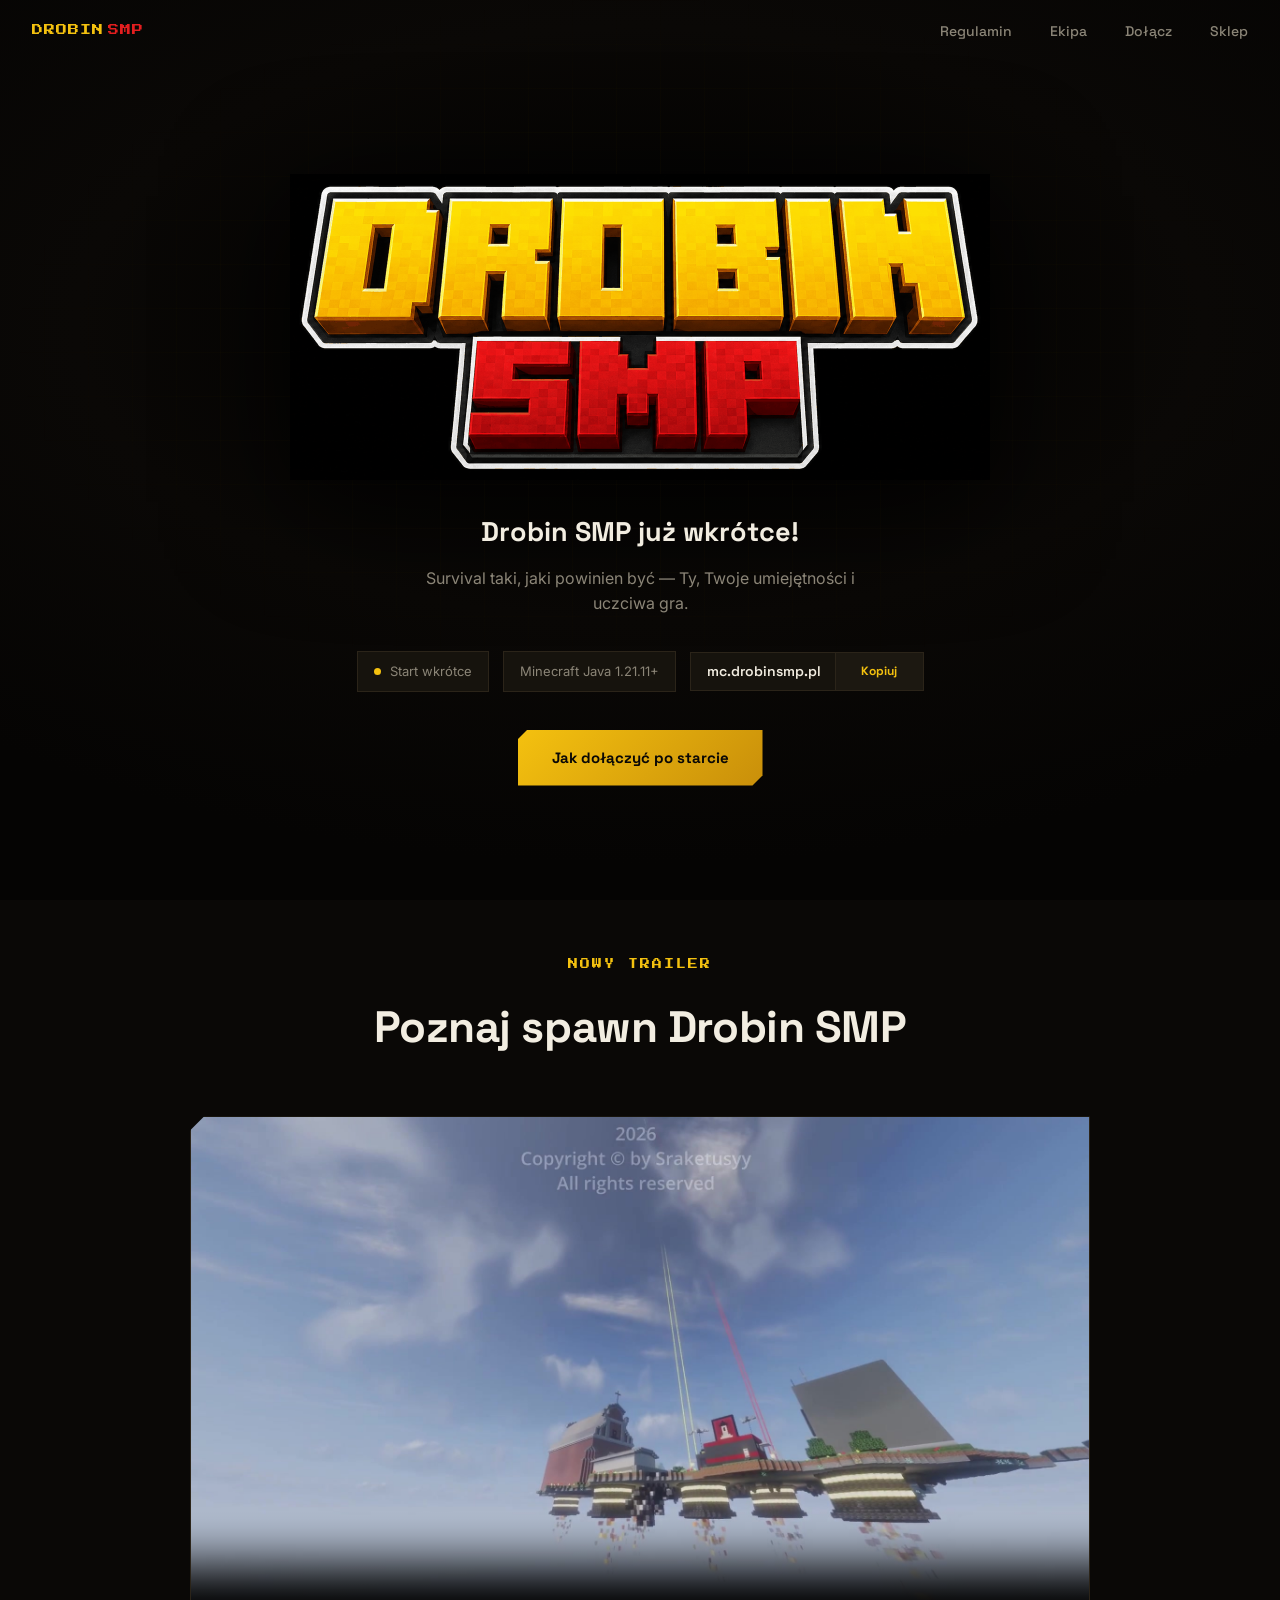
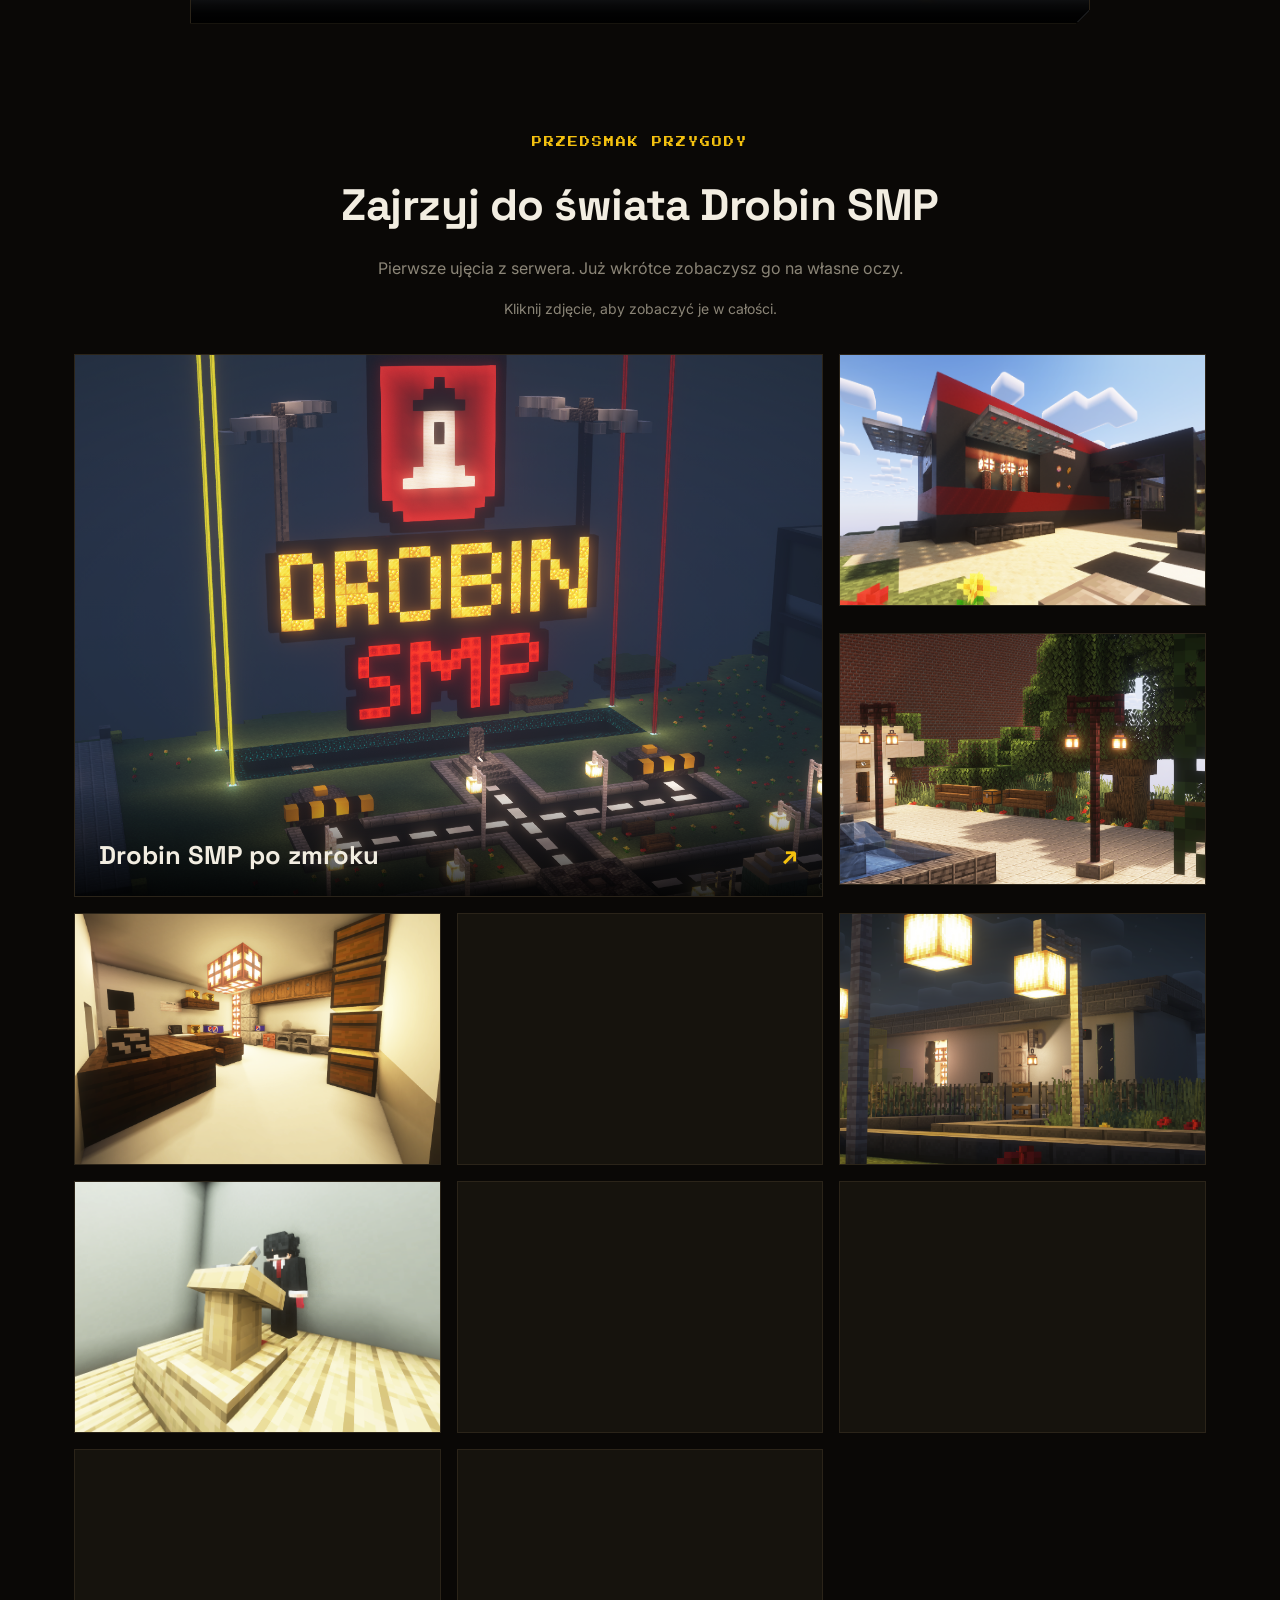
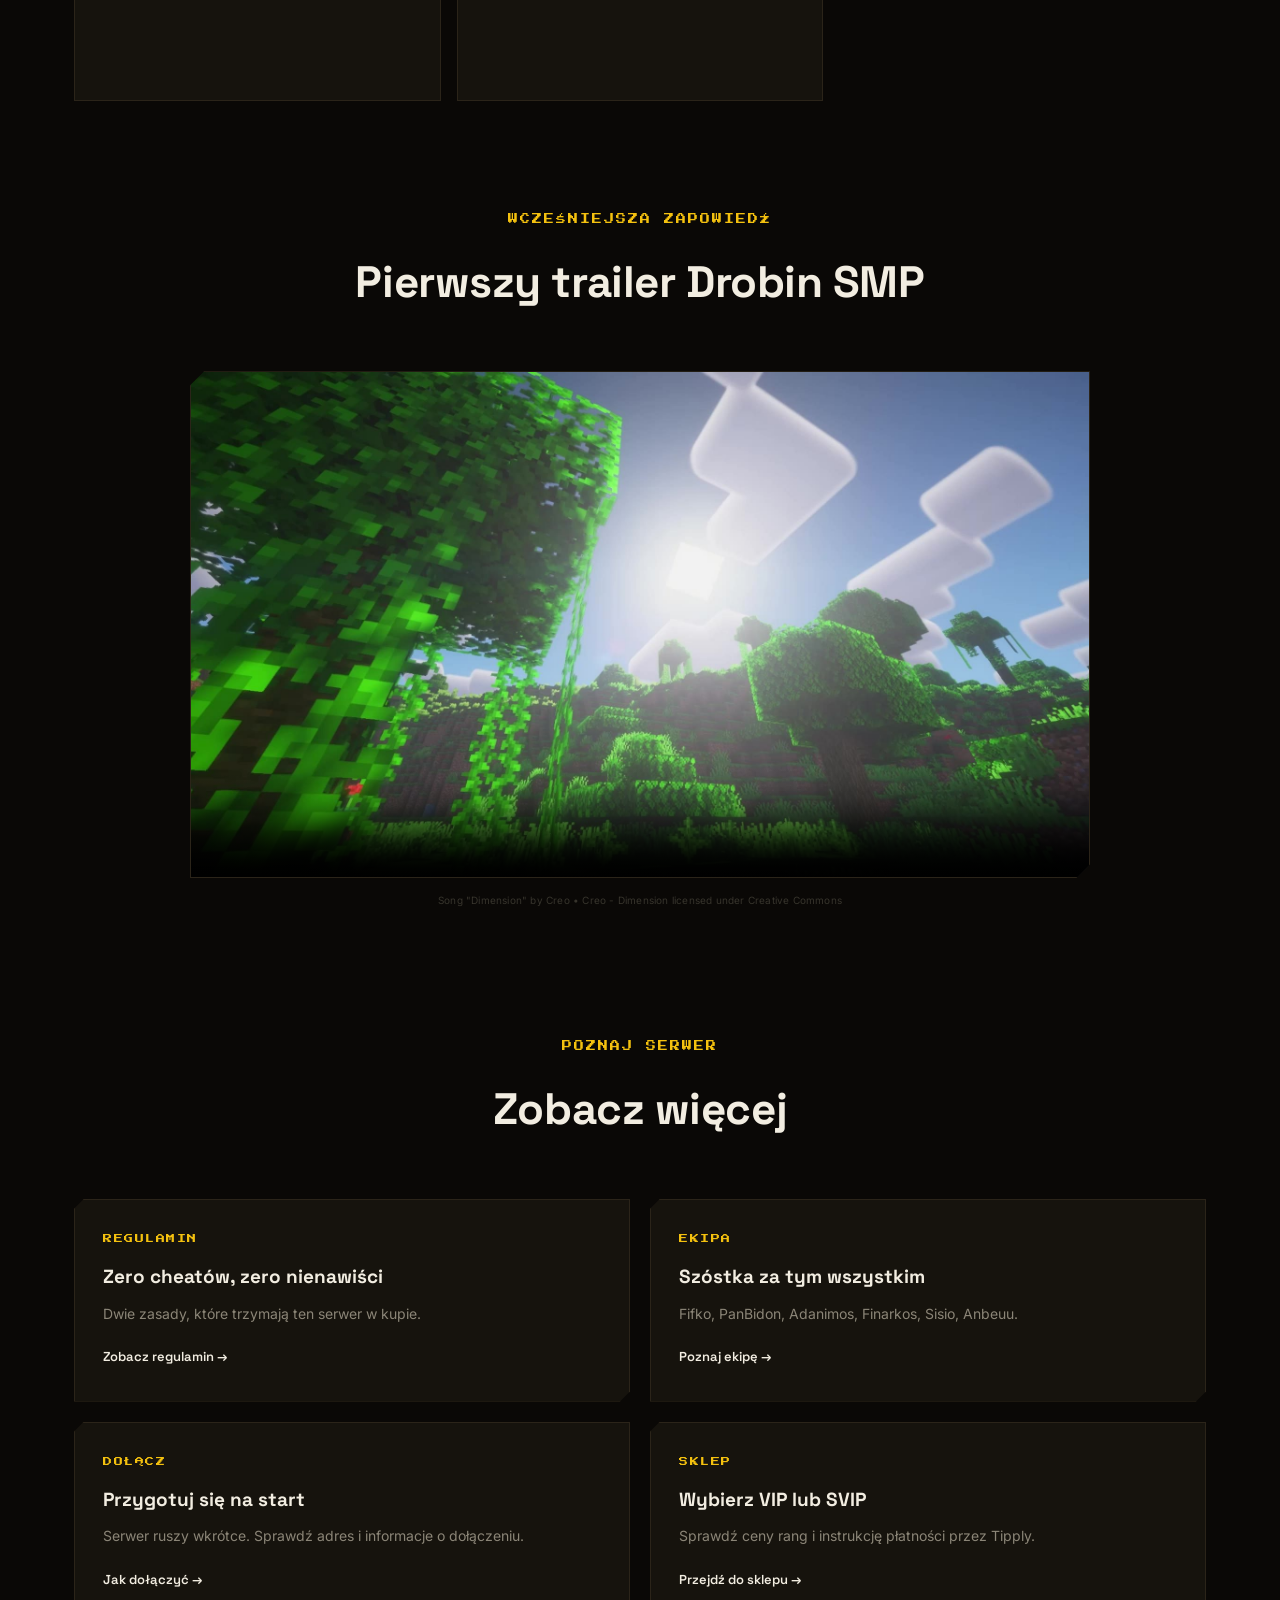
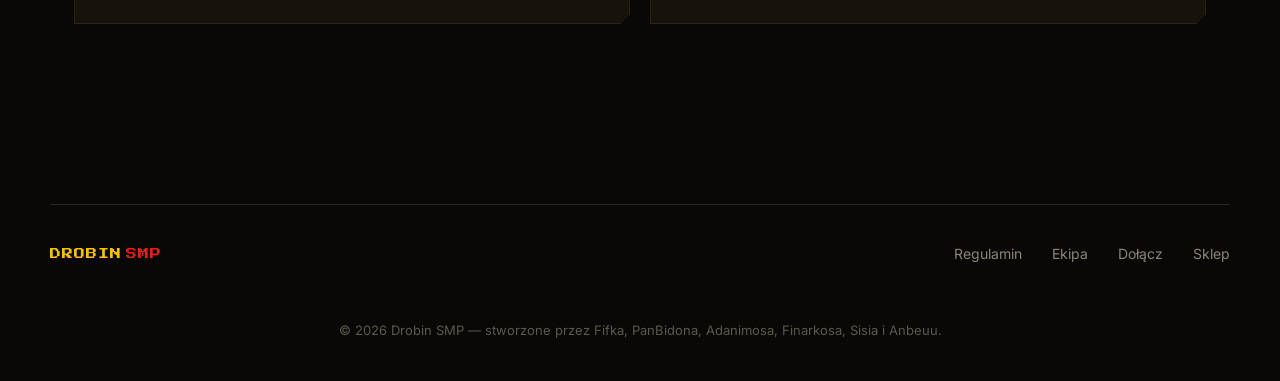
==== public/index.html @ cb090da8 "Dodaj sklep rang z kodami i instrukcja Tipply" ====
<!DOCTYPE html>
<html lang="pl">
<head>
<meta charset="UTF-8">
<meta name="viewport" content="width=device-width, initial-scale=1.0">
<title>Drobin SMP — już wkrótce</title>
<meta name="description" content="Drobin SMP już wkrótce. Polski serwer Minecraft Java Edition od wersji 1.21.11 wzwyż, z klasycznym survivalem i uczciwą grą.">
<meta name="theme-color" content="#0a0806">
<link rel="icon" href="data:image/svg+xml,%3Csvg xmlns='http://www.w3.org/2000/svg' viewBox='0 0 100 100'%3E%3Crect width='100' height='100' rx='16' fill='%230a0806'/%3E%3Crect x='28' y='28' width='44' height='44' fill='%23f4c10f' transform='rotate(45 50 50)'/%3E%3C/svg%3E">
<link rel="preconnect" href="https://fonts.googleapis.com">
<link rel="preconnect" href="https://fonts.gstatic.com" crossorigin>
<link href="https://fonts.googleapis.com/css2?family=Space+Grotesk:wght@400;500;600;700;800&family=Inter:wght@400;500;600&family=Press+Start+2P&display=swap" rel="stylesheet">
<link rel="stylesheet" href="style.css">
</head>
<body>

<nav class="nav" id="siteNav">
  <a href="index.html" class="brand"><span class="gold">DROBIN</span><span class="red">SMP</span></a>
  <div class="nav-links" id="navLinks">
    <a href="regulamin.html">Regulamin</a>
    <a href="ekipa.html">Ekipa</a>
    <a href="dolacz.html">Dołącz</a>
    <a href="sklep.html">Sklep</a>
  </div>
  <button class="nav-toggle" id="navToggle" aria-label="Otwórz menu" aria-expanded="false" aria-controls="navLinks">
    <span></span><span></span><span></span>
  </button>
</nav>

<header class="hero">
  <div class="particles" id="particles"></div>
  <img class="hero-logo" src="images/logo.png" alt="Drobin SMP" width="1400" height="612">
  <p class="hero-tagline">Drobin SMP już wkrótce!</p>
  <p class="hero-sub">Survival taki, jaki powinien być — Ty, Twoje umiejętności i uczciwa gra.</p>
  <div class="hero-meta">
    <div class="status-pill"><span class="status-dot"></span>Start wkrótce</div>
    <div class="status-pill">Minecraft Java 1.21.11+</div>
    <div class="ip-pill">
      <span>mc.drobinsmp.pl</span>
      <button onclick="copyIP(this)" aria-label="Kopiuj adres serwera">Kopiuj</button>
    </div>
  </div>
  <div class="hero-ctas">
    <a href="dolacz.html" class="btn btn-primary cut-sm">Jak dołączyć po starcie</a>
  </div>
</header>

<section class="trailer-section" id="trailer" aria-labelledby="spawnTrailerTitle">
  <div class="container">
    <div class="section-head center reveal">
      <span class="eyebrow">NOWY TRAILER</span>
      <h2 class="section-heading" id="spawnTrailerTitle">Poznaj spawn Drobin SMP</h2>
    </div>
    <div class="reveal">
      <video class="trailer-video cut" controls playsinline preload="metadata" poster="images/spawn-trailer-poster.jpg" aria-label="Drobin SMP — trailer spawnu">
        <source src="videos/spawn-trailer.mp4" type="video/mp4">
        Twoja przeglądarka nie obsługuje odtwarzania wideo.
      </video>
    </div>
  </div>
</section>

<section class="teaser-section" id="teaser" aria-labelledby="teaserTitle">
  <div class="container">
    <div class="section-head center reveal">
      <span class="eyebrow">PRZEDSMAK PRZYGODY</span>
      <h2 class="section-heading" id="teaserTitle">Zajrzyj do świata Drobin SMP</h2>
      <p class="section-sub">Pierwsze ujęcia z serwera. Już wkrótce zobaczysz go na własne oczy.</p>
      <p class="teaser-hint">Kliknij zdjęcie, aby zobaczyć je w całości.</p>
    </div>
    <div class="teaser-grid">
      <a class="teaser-photo teaser-featured" href="images/teaser/drobin-07.png" aria-label="Powiększ: Nocna panorama Drobin SMP"><img src="images/teaser/drobin-07.png" alt="Podświetlony napis Drobin SMP nad ulicami serwera nocą" width="1263" height="914" loading="lazy" decoding="async"><span class="teaser-photo-label">Drobin SMP po zmroku <span aria-hidden="true">↗</span></span></a>
      <a class="teaser-photo" href="images/teaser/drobin-01.png" aria-label="Powiększ: Czerwono-czarny budynek"><img src="images/teaser/drobin-01.png" alt="Czerwono-czarny budynek z lampami i kamiennymi ławkami" width="853" height="569" loading="lazy" decoding="async"></a>
      <a class="teaser-photo" href="images/teaser/drobin-02.png" aria-label="Powiększ: Zielony zakątek przy fontannie"><img src="images/teaser/drobin-02.png" alt="Fontanna, ławki i latarnie wśród drzew" width="1241" height="829" loading="lazy" decoding="async"></a>
      <a class="teaser-photo" href="images/teaser/drobin-03.png" aria-label="Powiększ: Wnętrze z ladą i skrzyniami"><img src="images/teaser/drobin-03.png" alt="Jasne wnętrze z drewnianą ladą, skrzyniami i piecami" width="1118" height="823" loading="lazy" decoding="async"></a>
      <a class="teaser-photo" href="images/teaser/drobin-04.png" aria-label="Powiększ: Ulice Drobin SMP"><img src="images/teaser/drobin-04.png" alt="Ulica z kwiatami, drzewami i wysokimi latarniami" width="1051" height="907" loading="lazy" decoding="async"></a>
      <a class="teaser-photo" href="images/teaser/drobin-05.png" aria-label="Powiększ: Dom w świetle latarni"><img src="images/teaser/drobin-05.png" alt="Dom za ogrodzeniem oświetlony latarniami nocą" width="1639" height="884" loading="lazy" decoding="async"></a>
      <a class="teaser-photo" href="images/teaser/drobin-06.png" aria-label="Powiększ: Postać przy mównicy"><img src="images/teaser/drobin-06.png" alt="Postać w garniturze przy drewnianej mównicy" width="789" height="620" loading="lazy" decoding="async"></a>
      <a class="teaser-photo" href="images/teaser/drobin-08.png" aria-label="Powiększ: Oświetlone wejście"><img src="images/teaser/drobin-08.png" alt="Oświetlone wejście do budynku z postacią przy drzwiach" width="799" height="766" loading="lazy" decoding="async"></a>
      <a class="teaser-photo" href="images/teaser/drobin-09.png" aria-label="Powiększ: Podniebna konstrukcja"><img src="images/teaser/drobin-09.png" alt="Ogromna podniebna konstrukcja ze złotymi światłami na tle nocnego nieba" width="1335" height="745" loading="lazy" decoding="async"></a>
      <a class="teaser-photo" href="images/teaser/drobin-10.png" aria-label="Powiększ: Wnętrze z błękitnymi płomieniami"><img src="images/teaser/drobin-10.png" alt="Wnętrze z lampami i błękitnymi płomieniami pod kominami" width="1070" height="662" loading="lazy" decoding="async"></a>
      <a class="teaser-photo" href="images/teaser/drobin-11.png" aria-label="Powiększ: Detale wnętrza"><img src="images/teaser/drobin-11.png" alt="Ciemne wnętrze z blatem i światłem padającym z sufitu" width="858" height="750" loading="lazy" decoding="async"></a>
    </div>
  </div>
</section>

<dialog class="teaser-viewer" id="teaserViewer" aria-label="Galeria zdjęć Drobin SMP">
  <button class="teaser-close" type="button" aria-label="Zamknij zdjęcie" autofocus>✕</button>
  <img class="teaser-full-image" alt="">
  <div class="teaser-controls">
    <button type="button" class="teaser-prev" aria-label="Poprzednie zdjęcie">←</button>
    <p class="teaser-counter" aria-live="polite"></p>
    <button type="button" class="teaser-next" aria-label="Następne zdjęcie">→</button>
  </div>
</dialog>

<section class="trailer-section trailer-archive" id="poprzedni-trailer" aria-labelledby="previousTrailerTitle">
  <div class="container">
    <div class="section-head center reveal">
      <span class="eyebrow">WCZEŚNIEJSZA ZAPOWIEDŹ</span>
      <h2 class="section-heading" id="previousTrailerTitle">Pierwszy trailer Drobin SMP</h2>
    </div>
    <div class="reveal">
      <video class="trailer-video cut" controls playsinline preload="none" poster="images/trailer-poster.jpg" aria-label="Drobin SMP — pierwszy trailer">
        <source src="videos/trailer.mp4" type="video/mp4">
        Twoja przeglądarka nie obsługuje odtwarzania wideo.
      </video>
      <p class="trailer-credit">Song "Dimension" by Creo • Creo - Dimension licensed under Creative Commons</p>
    </div>
  </div>
</section>

<section class="section explore">
  <div class="container">
    <div class="section-head center reveal">
      <span class="eyebrow">POZNAJ SERWER</span>
      <h2 class="section-heading">Zobacz więcej</h2>
    </div>
    <div class="explore-grid">
      <a href="regulamin.html" class="explore-card cut-sm reveal">
        <span class="explore-tag">REGULAMIN</span>
        <h3>Zero cheatów, zero nienawiści</h3>
        <p>Dwie zasady, które trzymają ten serwer w kupie.</p>
        <span class="explore-link">Zobacz regulamin →</span>
      </a>
      <a href="ekipa.html" class="explore-card cut-sm reveal">
        <span class="explore-tag">EKIPA</span>
        <h3>Szóstka za tym wszystkim</h3>
        <p>Fifko, PanBidon, Adanimos, Finarkos, Sisio, Anbeuu.</p>
        <span class="explore-link">Poznaj ekipę →</span>
      </a>
      <a href="dolacz.html" class="explore-card cut-sm reveal">
        <span class="explore-tag">DOŁĄCZ</span>
        <h3>Przygotuj się na start</h3>
        <p>Serwer ruszy wkrótce. Sprawdź adres i informacje o dołączeniu.</p>
        <span class="explore-link">Jak dołączyć →</span>
      </a>
      <a href="sklep.html" class="explore-card cut-sm reveal">
        <span class="explore-tag">SKLEP</span>
        <h3>Wybierz VIP lub SVIP</h3>
        <p>Sprawdź ceny rang i instrukcję płatności przez Tipply.</p>
        <span class="explore-link">Przejdź do sklepu →</span>
      </a>
    </div>
  </div>
</section>

<footer class="footer">
  <div class="footer-inner">
    <a href="index.html" class="brand"><span class="gold">DROBIN</span><span class="red">SMP</span></a>
    <div class="footer-links">
      <a href="regulamin.html">Regulamin</a>
      <a href="ekipa.html">Ekipa</a>
      <a href="dolacz.html">Dołącz</a>
      <a href="sklep.html">Sklep</a>
    </div>
    <p class="footer-copy">© 2026 Drobin SMP — stworzone przez Fifka, PanBidona, Adanimosa, Finarkosa, Sisia i Anbeuu.</p>
  </div>
</footer>

<script src="main.js"></script>
</body>
</html>
---- public/style.css ----
:root{
  --void:#0a0806;
  --void-2:#050403;
  --panel:#16130d;
  --panel-2:#1c1811;
  --border:#2b2419;
  --gold:#f4c10f;
  --gold-deep:#8a5a08;
  --redstone:#e31e1f;
  --redstone-deep:#7a0f10;
  --parchment:#f2ede1;
  --stone:#8b8577;
  --stone-dim:#5c584c;
  --font-display:'Space Grotesk',sans-serif;
  --font-body:'Inter',sans-serif;
  --font-pixel:'Press Start 2P',monospace;
}
*,*::before,*::after{box-sizing:border-box;margin:0;padding:0;}
html{scroll-behavior:smooth;}
body{
  background:var(--void);
  color:var(--parchment);
  font-family:var(--font-body);
  line-height:1.6;
  overflow-x:hidden;
  -webkit-font-smoothing:antialiased;
}
img{max-width:100%;display:block;}
a{color:inherit;text-decoration:none;}
button{font:inherit;cursor:pointer;border:none;background:none;color:inherit;}
ul{list-style:none;}
a:focus-visible,button:focus-visible{outline:2px solid var(--gold);outline-offset:3px;}
.container{max-width:1180px;margin:0 auto;padding:0 24px;}
section,header{scroll-margin-top:84px;}
main{display:block;}

.cut{clip-path:polygon(14px 0,100% 0,100% calc(100% - 14px),calc(100% - 14px) 100%,0 100%,0 14px);}
.cut-sm{clip-path:polygon(10px 0,100% 0,100% calc(100% - 10px),calc(100% - 10px) 100%,0 100%,0 10px);}

/* ---------- reveal on scroll ---------- */
.reveal{opacity:0;transform:translateY(26px);transition:opacity .7s ease,transform .7s ease;}
.reveal.in-view{opacity:1;transform:translateY(0);}

/* ---------- nav ---------- */
.nav{
  position:fixed;top:0;left:0;right:0;z-index:200;
  display:flex;align-items:center;justify-content:space-between;
  padding:20px 32px;
  border-bottom:1px solid transparent;
  transition:background .3s ease,border-color .3s ease;
}
.nav.scrolled{background:rgba(9,7,5,.86);backdrop-filter:blur(10px);border-bottom-color:var(--border);}
.brand{display:flex;align-items:center;gap:4px;font-family:var(--font-pixel);font-size:11px;letter-spacing:1px;}
.brand .gold{color:var(--gold);}
.brand .red{color:var(--redstone);}
.nav-links{display:flex;gap:38px;align-items:center;}
.nav-links a{font-family:var(--font-display);font-weight:500;font-size:14px;color:var(--stone);position:relative;transition:color .2s;}
.nav-links a::after{content:'';position:absolute;left:0;bottom:-6px;width:0;height:2px;background:var(--gold);transition:width .25s;}
.nav-links a:hover{color:var(--parchment);}
.nav-links a:hover::after{width:100%;}
.nav-links a.active{color:var(--gold);}
.nav-links a.active::after{width:100%;}
.nav-toggle{display:none;flex-direction:column;gap:5px;width:26px;z-index:210;background:none;}
.nav-toggle span{width:100%;height:2px;background:var(--parchment);transition:all .3s ease;}
.nav-toggle.open span:nth-child(1){transform:translateY(7px) rotate(45deg);}
.nav-toggle.open span:nth-child(2){opacity:0;}
.nav-toggle.open span:nth-child(3){transform:translateY(-7px) rotate(-45deg);}

@media (max-width:780px){
  .nav-links{
    position:fixed;top:0;right:-100%;height:100vh;width:min(78vw,320px);
    background:var(--void-2);border-left:1px solid var(--border);
    flex-direction:column;justify-content:center;align-items:flex-start;
    gap:34px;padding:0 44px;transition:right .35s ease;
  }
  .nav-links.open{right:0;}
  .nav-toggle{display:flex;}
}

/* ---------- hero ---------- */
.hero{
  position:relative;min-height:100svh;display:flex;flex-direction:column;
  align-items:center;justify-content:center;text-align:center;
  padding:150px 24px 90px;overflow:hidden;
  background:radial-gradient(ellipse 80% 60% at 50% 36%,#000 0%,#0a0806 55%,#050403 100%);
}
.hero::before{
  content:'';position:absolute;inset:0;pointer-events:none;
  background-image:
    linear-gradient(rgba(244,193,15,.05) 1px,transparent 1px),
    linear-gradient(90deg,rgba(244,193,15,.05) 1px,transparent 1px);
  background-size:44px 44px;
  -webkit-mask-image:radial-gradient(ellipse 70% 55% at 50% 38%,black,transparent 72%);
          mask-image:radial-gradient(ellipse 70% 55% at 50% 38%,black,transparent 72%);
}
.particles{position:absolute;inset:0;overflow:hidden;pointer-events:none;}
.particle{position:absolute;bottom:-10px;border-radius:1px;opacity:0;animation:float-up linear infinite;}
@keyframes float-up{
  0%{transform:translateY(0) translateX(0);opacity:0;}
  12%{opacity:.7;}
  88%{opacity:.25;}
  100%{transform:translateY(-640px) translateX(24px);opacity:0;}
}
.hero-logo{width:min(700px,88vw);height:auto;margin-bottom:30px;filter:drop-shadow(0 22px 60px rgba(0,0,0,.75));position:relative;z-index:2;}
.hero-tagline{font-family:var(--font-display);font-weight:700;font-size:clamp(19px,3vw,27px);margin-bottom:12px;position:relative;z-index:2;}
.hero-sub{color:var(--stone);font-size:16px;max-width:460px;margin-bottom:34px;position:relative;z-index:2;}
.hero-meta{display:flex;flex-wrap:wrap;align-items:center;justify-content:center;gap:14px;margin-bottom:38px;position:relative;z-index:2;}
.status-pill{display:flex;align-items:center;gap:9px;padding:9px 16px;background:var(--panel);border:1px solid var(--border);font-size:13px;color:var(--stone);}
.status-dot{width:7px;height:7px;border-radius:50%;background:var(--gold);animation:pulse 2s infinite;}
@keyframes pulse{
  0%{box-shadow:0 0 0 0 rgba(244,193,15,.55);}
  70%{box-shadow:0 0 0 8px rgba(244,193,15,0);}
  100%{box-shadow:0 0 0 0 rgba(244,193,15,0);}
}
.ip-pill{display:flex;align-items:center;gap:0;padding-left:16px;background:var(--panel);border:1px solid var(--border);font-family:var(--font-display);font-weight:600;font-size:14px;}
.status-pill.standalone{margin:0 auto 28px;width:fit-content;}
.ip-pill button{padding:9px 16px;margin-left:14px;background:var(--panel-2);font-size:12px;font-weight:700;color:var(--gold);border-left:1px solid var(--border);transition:all .2s;min-width:88px;}
.ip-pill button:hover{background:var(--gold);color:var(--void);}
.hero-ctas{display:flex;gap:16px;flex-wrap:wrap;justify-content:center;position:relative;z-index:2;}
.hero-secondary{display:flex;flex-wrap:wrap;align-items:center;justify-content:center;gap:14px;margin-top:28px;position:relative;z-index:2;}
.pill-link{display:inline-flex;align-items:center;gap:8px;padding:9px 16px;background:var(--panel);border:1px solid var(--border);font-size:13px;font-family:var(--font-display);font-weight:600;color:var(--gold);transition:all .2s;}
.pill-link:hover{border-color:var(--gold);background:var(--panel-2);transform:translateY(-2px);}

/* ---------- buttons ---------- */
.btn{display:inline-flex;align-items:center;gap:8px;padding:16px 34px;font-family:var(--font-display);font-weight:700;font-size:15px;transition:transform .2s ease,box-shadow .2s ease,background .2s ease,color .2s ease;}
.btn-primary{background:linear-gradient(135deg,var(--gold),#c98f0a);color:var(--void);}
.btn-primary:hover{transform:translateY(-3px);box-shadow:0 12px 28px rgba(244,193,15,.25);}
.btn-secondary{background:transparent;border:1px solid var(--border);color:var(--parchment);}
.btn-secondary:hover{border-color:var(--gold);color:var(--gold);transform:translateY(-3px);}

/* ---------- page header (non-hero pages) ---------- */
.page-header{padding:190px 24px 70px;text-align:center;position:relative;overflow:hidden;background:radial-gradient(ellipse 70% 50% at 50% 0%,#120e08 0%,var(--void) 65%);}
.page-header .eyebrow{display:block;}
.page-header h1{font-family:var(--font-display);font-weight:700;font-size:clamp(32px,5vw,50px);margin-bottom:16px;letter-spacing:-.01em;}
.page-header p{color:var(--stone);font-size:16px;max-width:560px;margin:0 auto;}

/* ---------- section shared ---------- */
.section{padding:100px 24px 120px;}
.section-head{max-width:640px;margin-bottom:54px;}
.eyebrow{font-family:var(--font-pixel);font-size:10px;letter-spacing:2px;color:var(--gold);margin-bottom:20px;display:block;}
.section-heading{font-family:var(--font-display);font-weight:700;font-size:clamp(28px,4vw,44px);margin-bottom:16px;letter-spacing:-.01em;}
.section-sub{color:var(--stone);font-size:16px;}
.center{text-align:center;margin-left:auto;margin-right:auto;}

/* ---------- team / crafting ---------- */
.crafting{display:flex;align-items:center;justify-content:center;gap:30px;margin:0 auto 8px;flex-wrap:wrap;}
.crafting-grid{display:grid;grid-template-columns:repeat(3,74px);grid-template-rows:repeat(3,74px);gap:8px;padding:14px;background:var(--panel);border:1px solid var(--border);}
.slot{background:var(--void-2);border:1px solid var(--border);box-shadow:inset 0 2px 6px rgba(0,0,0,.6);}
.slot.filled{padding:0;overflow:hidden;cursor:default;transition:transform .2s;}
.slot.filled img{width:100%;height:100%;object-fit:cover;display:block;}
.slot.filled:hover{transform:translateY(-3px);}
.slot.filled.gold{border:3px solid var(--gold);}
.slot.filled.red{border:3px solid var(--redstone);}
.crafting-arrow{font-size:26px;color:var(--stone-dim);font-family:var(--font-display);}
.output-slot{width:90px;height:90px;background:var(--panel);border:1px solid var(--gold-deep);display:flex;align-items:center;justify-content:center;box-shadow:0 0 26px rgba(244,193,15,.18);flex-shrink:0;}
.output-gem{width:32px;height:32px;background:linear-gradient(135deg,var(--gold),var(--redstone));transform:rotate(45deg);box-shadow:0 0 20px rgba(244,193,15,.5);animation:gem-float 3s ease-in-out infinite;}
@keyframes gem-float{0%,100%{transform:rotate(45deg) translateY(0);}50%{transform:rotate(45deg) translateY(-6px);}}
.crafting-caption{font-family:var(--font-pixel);font-size:10px;color:var(--stone-dim);letter-spacing:2px;text-align:center;margin:22px 0 50px;}

.founders-row{display:grid;grid-template-columns:repeat(3,minmax(0,1fr));gap:20px;max-width:900px;margin:0 auto;}
.founder-card{background:var(--panel);border:1px solid var(--border);padding:30px 20px;text-align:center;transition:border-color .25s,transform .25s;}
.founder-card:hover{border-color:var(--gold-deep);transform:translateY(-4px);}
.founder-avatar{width:78px;height:78px;margin:0 auto 16px;border:2px solid var(--border);overflow:hidden;}
.founder-avatar img{width:100%;height:100%;object-fit:cover;display:block;}
.founder-name{font-family:var(--font-display);font-weight:700;font-size:16px;margin-bottom:6px;}
.founder-role{color:var(--gold);font-family:var(--font-pixel);font-size:8px;letter-spacing:1.5px;display:block;margin-bottom:18px;}
.founder-links{display:flex;flex-wrap:wrap;gap:7px;justify-content:center;}
.founder-links a{font-size:11px;font-family:var(--font-display);font-weight:600;padding:6px 11px;background:var(--panel-2);border:1px solid var(--border);color:var(--stone);transition:all .2s;}
.founder-links a:hover{border-color:var(--gold);color:var(--gold);}

@media (max-width:760px){.founders-row{grid-template-columns:repeat(2,minmax(0,1fr));max-width:640px;}}

@media (max-width:560px){
  .crafting{flex-direction:column;}
  .crafting-arrow{transform:rotate(90deg);}
  .crafting-grid{grid-template-columns:repeat(3,62px);grid-template-rows:repeat(3,62px);}
  .founders-row{grid-template-columns:1fr;max-width:320px;}
}

/* ---------- regulamin ---------- */
.rules-list{display:flex;flex-direction:column;gap:24px;max-width:820px;margin:0 auto;}
.rule-featured{
  background:linear-gradient(135deg,rgba(227,30,31,.09),rgba(227,30,31,.02));
  border:1px solid rgba(227,30,31,.35);padding:44px;
  position:relative;overflow:hidden;text-align:left;
}
.rule-featured::before{content:'';position:absolute;top:-45%;right:-8%;width:280px;height:280px;background:radial-gradient(circle,rgba(227,30,31,.22),transparent 70%);pointer-events:none;}
.rule-featured .tag{font-family:var(--font-pixel);font-size:10px;color:var(--redstone);letter-spacing:1.5px;margin-bottom:16px;display:block;position:relative;}
.rule-featured h3{font-family:var(--font-display);font-weight:800;font-size:clamp(23px,4vw,34px);margin-bottom:14px;position:relative;letter-spacing:-.01em;}
.rule-featured h3 span{color:var(--redstone);}
.rule-featured p{color:var(--stone);font-size:15px;line-height:1.75;position:relative;}

/* ---------- join ---------- */
.join-box{display:inline-flex;align-items:stretch;margin-bottom:50px;background:var(--panel);border:1px solid var(--border);}
.join-box .addr{padding:24px 34px;font-family:var(--font-display);font-weight:700;font-size:clamp(19px,4vw,27px);color:var(--gold);}
.join-box button{padding:0 32px;background:var(--gold);color:var(--void);font-weight:700;font-size:14px;transition:background .2s;border-left:1px solid var(--border);}
.join-box button:hover{background:#ffd93d;}
.join-steps{display:flex;justify-content:center;gap:40px;flex-wrap:wrap;margin-bottom:38px;text-align:left;max-width:760px;margin-left:auto;margin-right:auto;}
.join-step{flex:1;min-width:180px;}
.join-step .num{font-family:var(--font-pixel);color:var(--redstone);font-size:13px;margin-bottom:12px;display:block;}
.join-step p{font-size:14px;color:var(--stone);line-height:1.65;}
.version-note{color:var(--stone-dim);font-size:13px;max-width:480px;margin:0 auto;}

/* ---------- trailer ---------- */
.trailer-section{padding:56px 24px 110px;text-align:center;}
.trailer-video{width:100%;max-width:900px;margin:0 auto;display:block;background:#000;border:1px solid var(--border);}
.trailer-credit{margin-top:14px;font-size:10px;color:var(--stone-dim);opacity:.55;letter-spacing:.02em;}
.trailer-archive{padding-top:70px;padding-bottom:30px;}

/* ---------- teaser gallery ---------- */
.teaser-section{padding:0 24px 40px;}
.teaser-section .section-head{max-width:760px;margin-bottom:34px;}
.teaser-hint{font-size:14px;color:var(--stone);margin-top:16px;}
.teaser-grid{display:grid;grid-template-columns:repeat(3,minmax(0,1fr));gap:16px;}
.teaser-photo{display:block;position:relative;overflow:hidden;aspect-ratio:16/11;background:var(--panel);border:1px solid var(--border);transition:border-color .25s;}
.teaser-photo img{width:100%;height:100%;object-fit:cover;transition:transform .4s ease;}
.teaser-photo:hover,.teaser-photo:focus-visible{border-color:var(--gold);}
.teaser-photo:hover img{transform:scale(1.04);}
.teaser-featured{grid-column:span 2;grid-row:span 2;aspect-ratio:auto;}
.teaser-photo-label{position:absolute;bottom:0;left:0;right:0;padding:50px 24px 20px;background:linear-gradient(transparent,rgba(0,0,0,.85));font-family:var(--font-display);font-size:clamp(18px,2vw,26px);font-weight:700;display:flex;justify-content:space-between;gap:16px;}
.teaser-photo-label span{color:var(--gold);}
body.teaser-open{overflow:hidden;}
.teaser-viewer{position:fixed;inset:0;margin:auto;width:min(1200px,96vw);max-width:96vw;max-height:94dvh;padding:54px 20px 16px;background:var(--void);color:var(--parchment);border:1px solid var(--gold-deep);overflow:auto;}
.teaser-viewer::backdrop{background:rgba(0,0,0,.92);}
.teaser-full-image{margin:auto;max-width:100%;max-height:calc(94dvh - 132px);width:auto;height:auto;object-fit:contain;}
.teaser-close{position:absolute;top:6px;right:8px;width:44px;height:44px;font-size:22px;}
.teaser-controls{display:flex;align-items:center;justify-content:center;gap:24px;margin-top:12px;}
.teaser-controls button{width:44px;height:44px;border:1px solid var(--border);color:var(--gold);font-size:24px;}
.teaser-controls button:hover,.teaser-close:hover{background:var(--panel-2);}
.teaser-counter{min-width:68px;text-align:center;font-size:14px;}
@media(max-width:760px){
  .teaser-section{padding:0 0 24px;}
  .teaser-grid{grid-template-columns:repeat(2,minmax(0,1fr));gap:12px;}
  .teaser-featured{grid-row:auto;aspect-ratio:16/11;}
}
@media(max-width:480px){
  .teaser-grid{grid-template-columns:1fr;}
  .teaser-featured{grid-column:auto;}
  .teaser-viewer{padding-left:8px;padding-right:8px;}
}

/* ---------- explore ---------- */
.explore-grid{display:grid;grid-template-columns:repeat(2,1fr);gap:20px;}
.explore-card{display:block;background:var(--panel);border:1px solid var(--border);padding:32px 28px;transition:border-color .25s,transform .25s;}
.explore-card:hover{border-color:var(--gold-deep);transform:translateY(-4px);}
.explore-card .explore-tag{font-family:var(--font-pixel);font-size:9px;letter-spacing:1.5px;color:var(--gold);margin-bottom:16px;display:block;}
.explore-card h3{font-family:var(--font-display);font-weight:700;font-size:19px;margin-bottom:10px;}
.explore-card p{color:var(--stone);font-size:14px;line-height:1.6;margin-bottom:18px;}
.explore-card .explore-link{font-family:var(--font-display);font-weight:600;font-size:13px;color:var(--parchment);transition:color .2s;}
.explore-card:hover .explore-link{color:var(--gold);}

@media (max-width:900px){.explore-grid{grid-template-columns:1fr;}}

.info-card{background:var(--panel);border:1px solid var(--border);padding:36px;max-width:600px;margin:60px auto 0;text-align:center;}
.info-card .tag{font-family:var(--font-pixel);font-size:10px;letter-spacing:1.5px;color:var(--gold);margin-bottom:16px;display:block;}
.info-card h3{font-family:var(--font-display);font-weight:700;font-size:20px;margin-bottom:12px;}
.info-card p{color:var(--stone);font-size:15px;line-height:1.7;}

.join-label{color:var(--stone);font-family:var(--font-display);font-size:14px;font-weight:600;margin-bottom:14px;}
.coming-soon{min-height:45vh;display:flex;align-items:flex-start;justify-content:center;padding-top:36px;}
.coming-soon .info-card{margin:0 auto;max-width:660px;}
.coming-soon .info-card h2{font-family:var(--font-display);font-size:clamp(24px,4vw,34px);line-height:1.2;margin-bottom:16px;}
.coming-soon-link{margin-top:28px;}

/* ---------- shop ---------- */
.shop-section{padding:30px 0 60px;}
.shop-ranks{display:grid;grid-template-columns:repeat(2,minmax(0,1fr));gap:24px;}
.shop-rank{padding:32px;background:var(--panel);border:1px solid var(--gold-deep);}
.shop-rank h2{font:700 44px var(--font-display);color:var(--gold);margin-bottom:24px;}
.shop-rank-svip{border-color:var(--redstone-deep);}
.shop-rank-svip h2{color:var(--redstone);}
.shop-option{display:flex;gap:16px;align-items:center;padding:20px 0;border-top:1px solid var(--border);}
.shop-option>div{flex:1;}
.shop-option strong,.shop-option code{display:block;}
.shop-option code{color:var(--stone);font-size:14px;margin-top:4px;}
.shop-price{font:700 24px var(--font-display);white-space:nowrap;}
.shop-option button,.shop-message button{padding:10px 14px;border:1px solid var(--gold-deep);font-size:14px;min-height:44px;}
.shop-option button:hover,.shop-option button[aria-pressed="true"]{background:var(--gold);color:var(--void);}
.shop-checkout{margin-top:24px;padding:30px;background:var(--panel-2);border:1px solid var(--border);display:grid;grid-template-columns:1fr 1fr;gap:24px;align-items:center;}
.shop-label{display:block;font-size:14px;color:var(--gold);font-weight:600;letter-spacing:.04em;margin-bottom:8px;}
.shop-checkout h3{font:700 24px var(--font-display);margin-bottom:8px;}
.shop-message code{display:block;overflow-wrap:anywhere;margin-bottom:12px;font-size:16px;}
.shop-message button{color:var(--gold);}
.shop-payment-note{grid-column:1/-1;color:var(--stone);font-size:14px;}
.shop-checkout .btn{justify-content:center;width:fit-content;}
.shop-guide{padding-top:60px;}
.tipply-diagram{position:relative;width:100%;aspect-ratio:1100/908;}
.tipply-diagram>img{width:67.2727%;height:auto;}
.tipply-arrows{position:absolute;inset:0;width:100%;height:100%;pointer-events:none;}
.tipply-mobile-arrows{display:none;}
.tipply-notes{list-style:none;}
.tipply-notes li{position:absolute;left:74%;right:0;display:flex;gap:10px;}
.tipply-notes li:nth-child(1){top:27%;}
.tipply-notes li:nth-child(2){top:46%;}
.tipply-notes li:nth-child(3){top:65%;}
.tipply-notes li>span{flex-shrink:0;width:28px;height:28px;display:grid;place-items:center;background:var(--gold);color:var(--void);font-weight:700;}
.tipply-notes h3{font:700 18px var(--font-display);margin-bottom:8px;}
.tipply-notes p{font-size:14px;color:var(--stone);}
.tipply-notes code{color:var(--gold);overflow-wrap:anywhere;}
.shop-guide-end{max-width:740px;margin:24px auto 0;font-size:16px;color:var(--stone);text-align:center;}
.shop-creator{padding:40px;background:linear-gradient(135deg,var(--panel-2),var(--panel));border:1px solid var(--gold-deep);}
.shop-creator ol{list-style:decimal;padding-left:24px;margin:24px 0;}
.shop-creator li{padding-left:6px;margin-bottom:14px;color:var(--stone);}
.shop-creator strong{color:var(--parchment);}
.shop-creator-apply{padding-top:24px;border-top:1px solid var(--border);}
@media(max-width:900px){
  .tipply-diagram{aspect-ratio:auto;max-width:650px;margin:auto;}
  .tipply-diagram>img{width:100%;}
  .tipply-arrows{display:none;}
  .tipply-mobile-arrows{display:block;position:absolute;top:0;left:0;width:100%;pointer-events:none;}
  .tipply-notes{display:grid;gap:24px;margin-top:28px;}
  .tipply-notes li{position:static;}
  .tipply-notes p{font-size:16px;}
}
@media(max-width:700px){
  .shop-ranks,.shop-checkout{grid-template-columns:1fr;}
  .shop-rank,.shop-checkout,.shop-creator{padding:24px;}
  .shop-option{gap:10px;flex-wrap:wrap;}
  .shop-price{font-size:22px;}
  .shop-checkout .btn{width:100%;}
}

/* ---------- footer ---------- */
.footer{padding:60px 24px 40px;}
.footer-inner{max-width:1180px;margin:0 auto;display:flex;flex-wrap:wrap;justify-content:space-between;align-items:center;gap:24px;border-top:1px solid var(--border);padding-top:38px;}
.footer-links{display:flex;gap:30px;flex-wrap:wrap;}
.footer-links a{color:var(--stone);font-size:14px;transition:color .2s;}
.footer-links a:hover{color:var(--gold);}
.footer-copy{color:var(--stone-dim);font-size:13px;width:100%;text-align:center;margin-top:30px;}

@media (prefers-reduced-motion:reduce){
  *{animation:none !important;transition:none !important;}
  html{scroll-behavior:auto;}
}
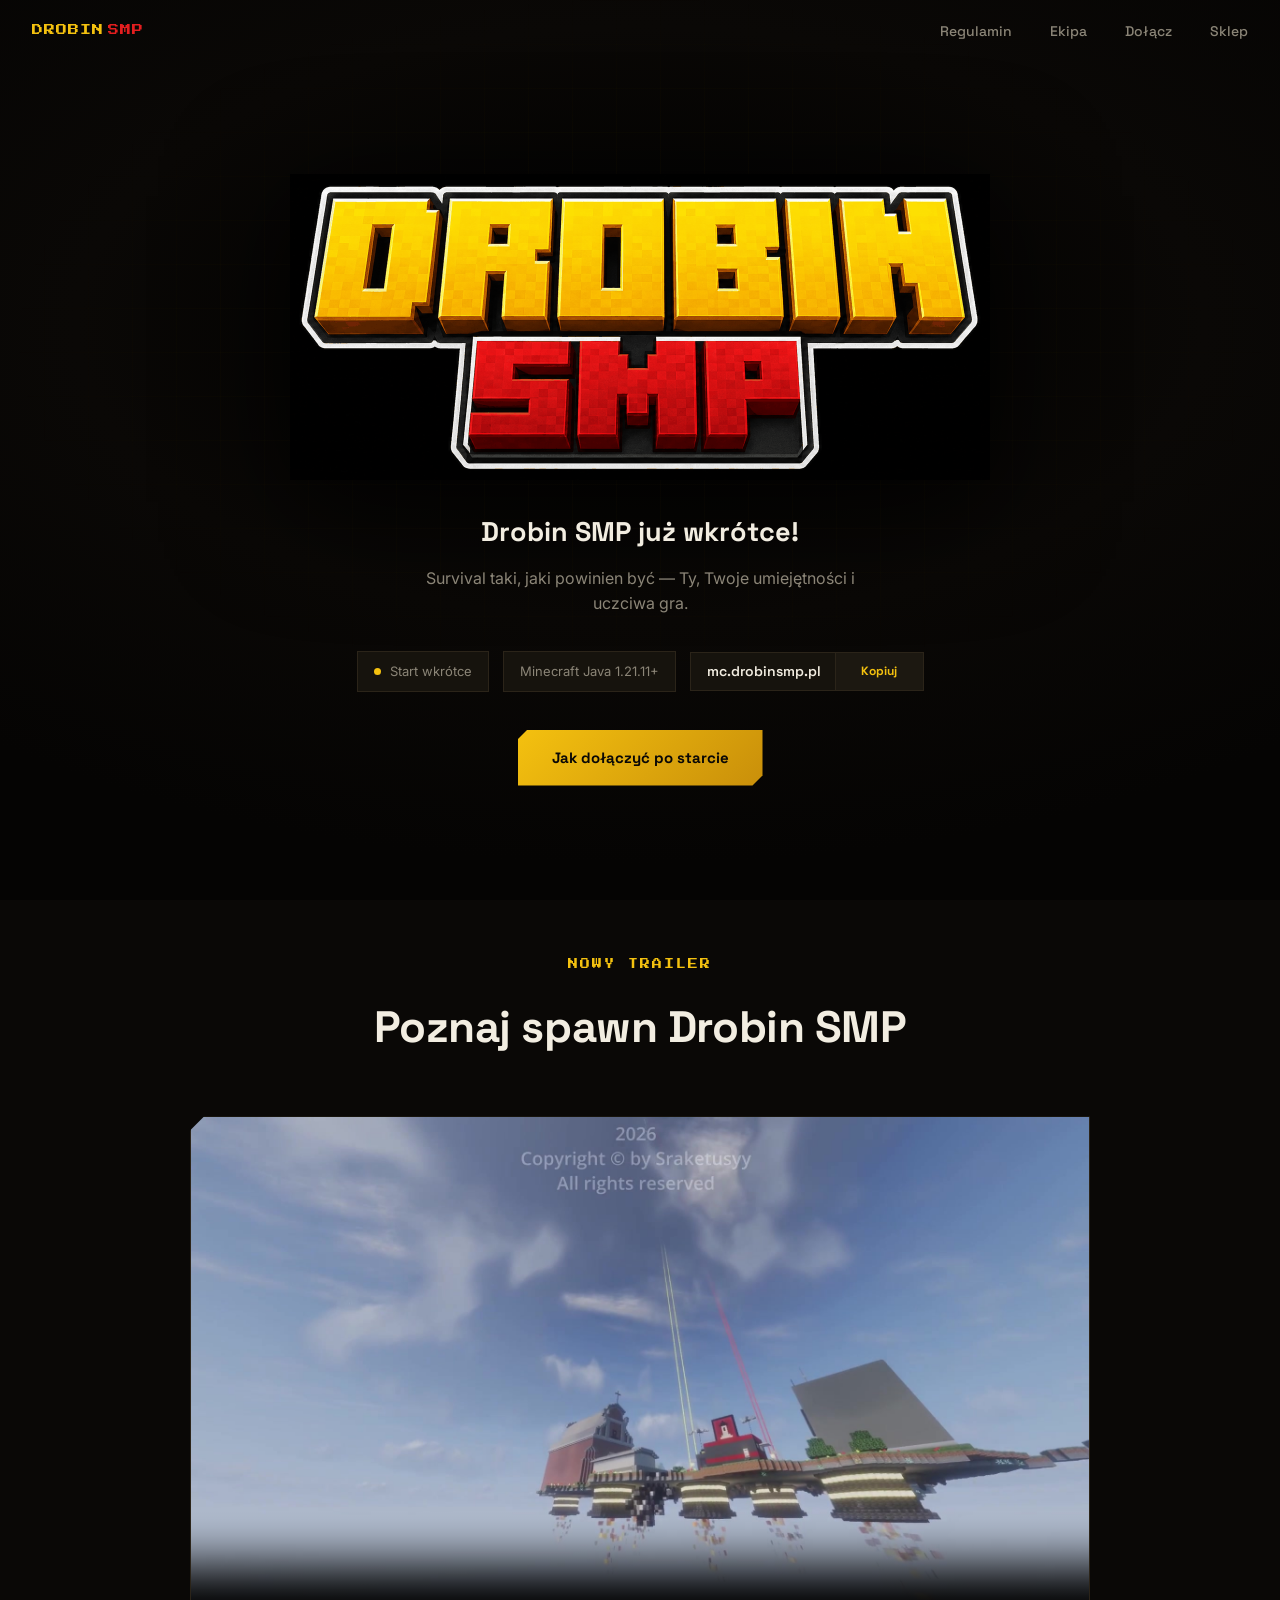
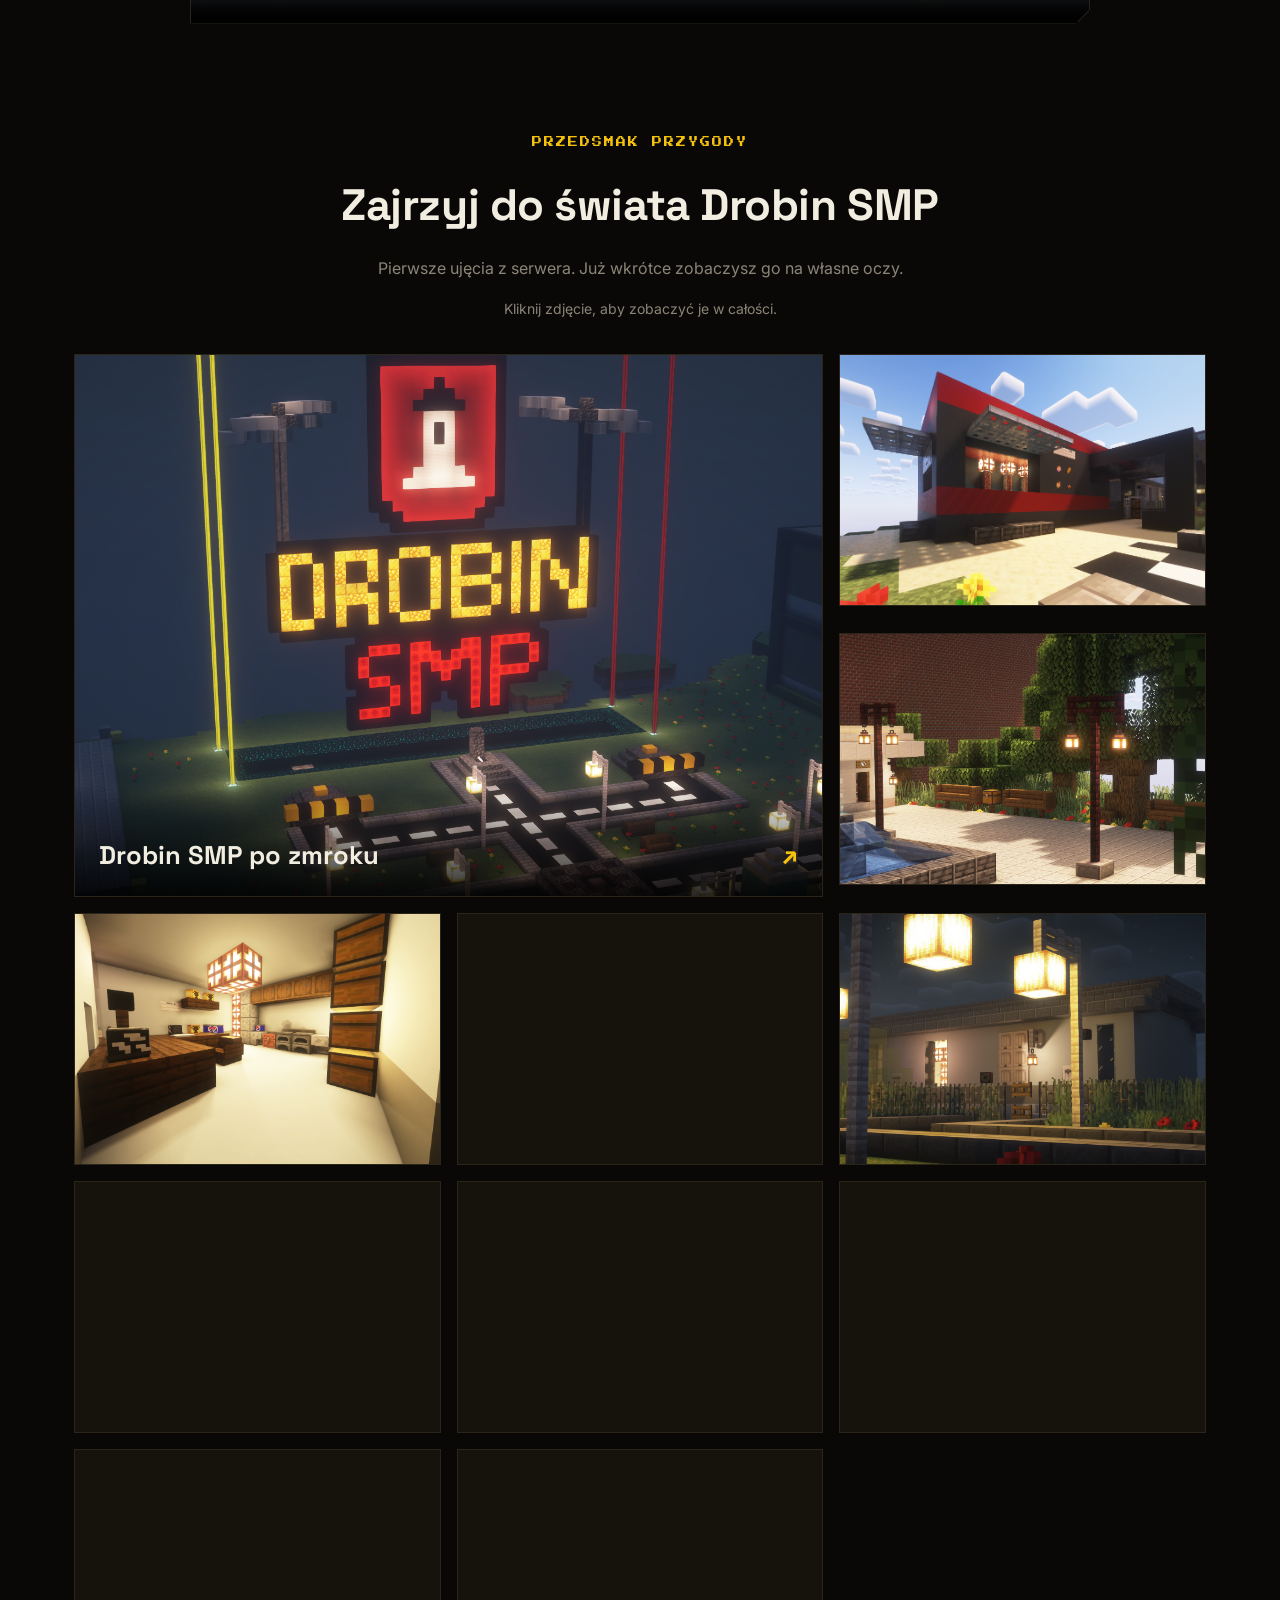
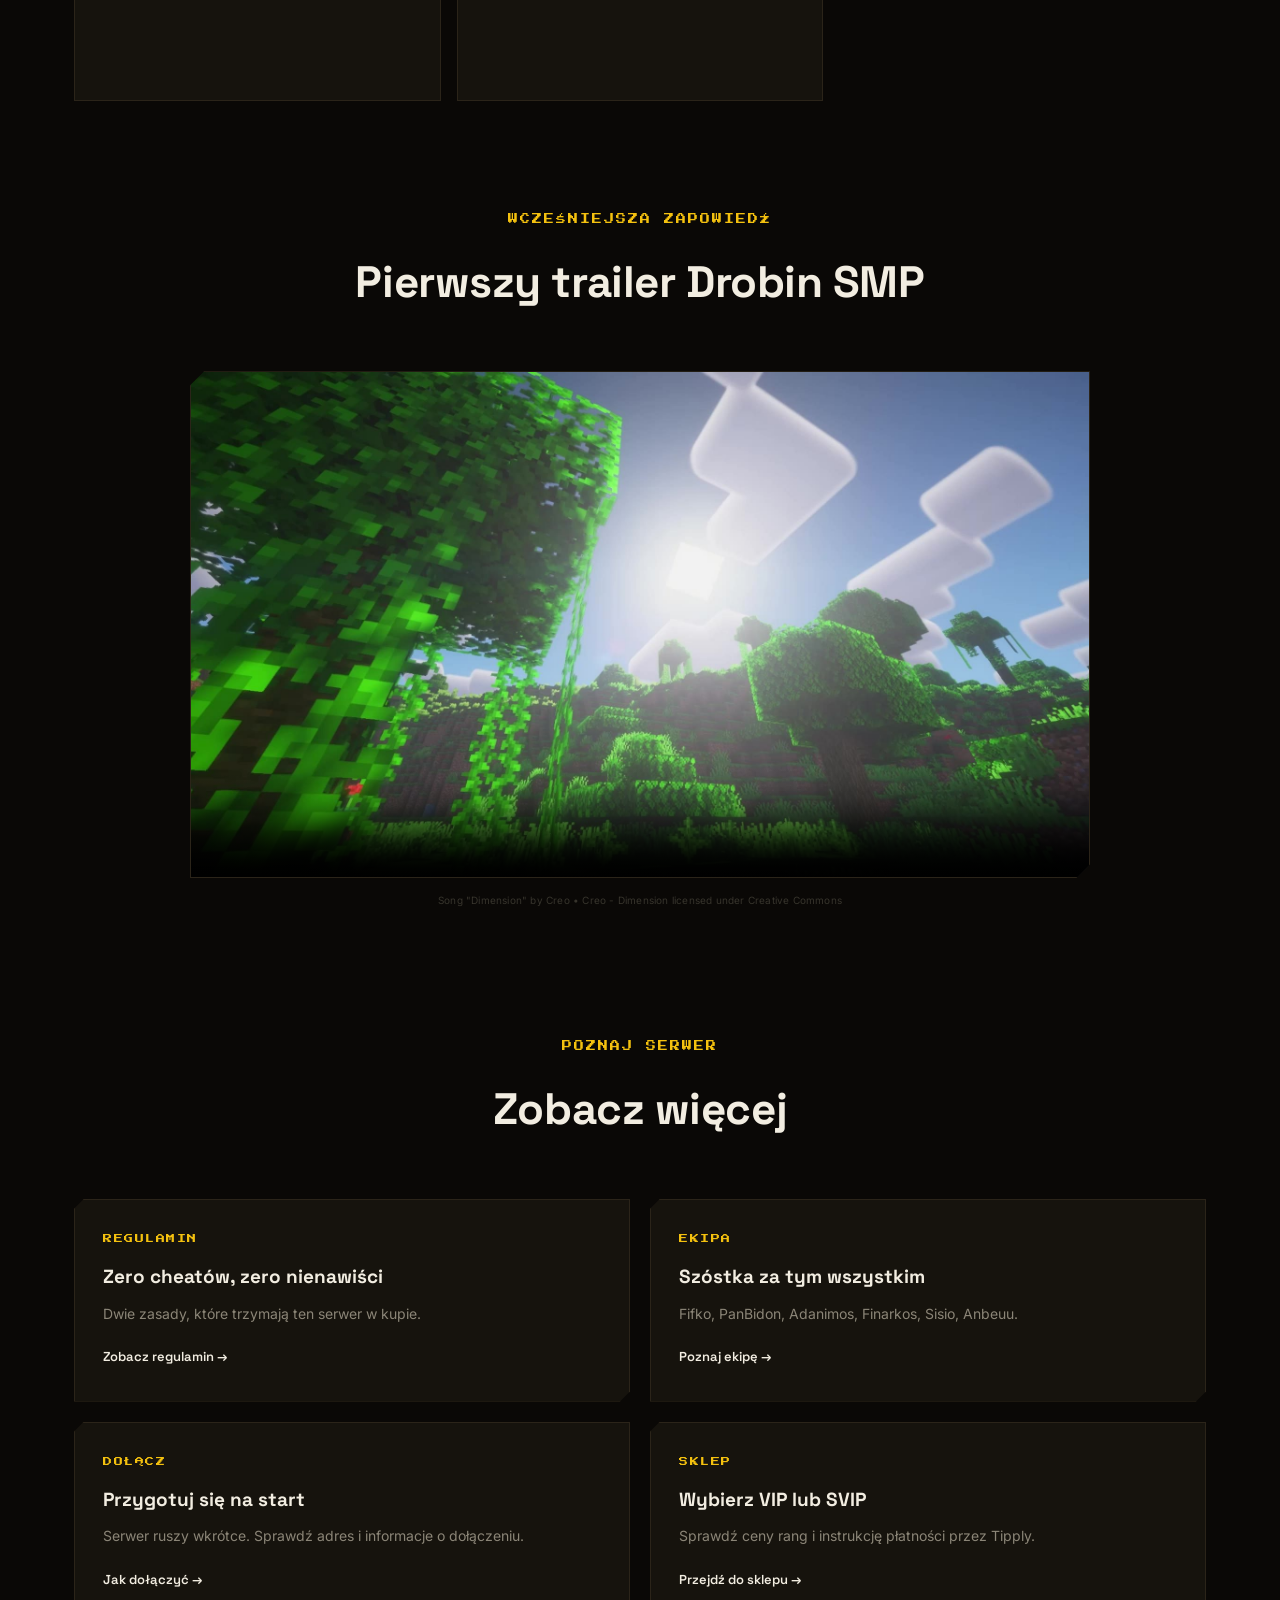
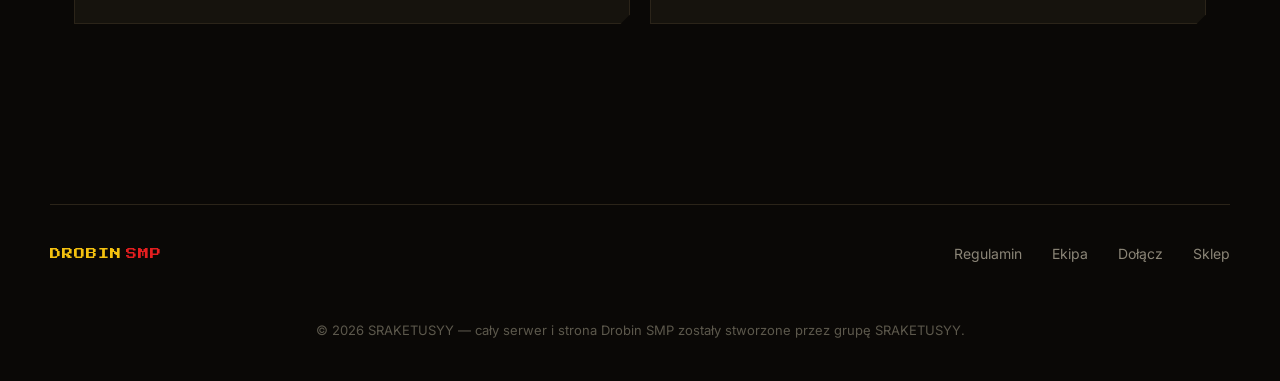
==== commit ff954c34: "Dodaj autorstwo serwera i strony przez SRAKETUSYY" ====
--- a/public/index.html
+++ b/public/index.html
@@ -154,7 +154,7 @@
       <a href="dolacz.html">Dołącz</a>
       <a href="sklep.html">Sklep</a>
     </div>
-    <p class="footer-copy">© 2026 Drobin SMP — stworzone przez Fifka, PanBidona, Adanimosa, Finarkosa, Sisia i Anbeuu.</p>
+    <p class="footer-copy">© 2026 SRAKETUSYY — cały serwer i strona Drobin SMP zostały stworzone przez grupę SRAKETUSYY.</p>
   </div>
 </footer>
 
--- a/public/style.css
+++ b/public/style.css
@@ -303,8 +303,17 @@
 .shop-creator li{padding-left:6px;margin-bottom:14px;color:var(--stone);}
 .shop-creator strong{color:var(--parchment);}
 .shop-creator-apply{padding-top:24px;border-top:1px solid var(--border);}
+.shop-terms-link{color:var(--gold);text-decoration:underline;text-underline-offset:3px;}
+.shop-consent{grid-column:1/-1;display:flex;align-items:flex-start;gap:14px;font-size:14px;}
+.shop-consent input{width:22px;height:22px;flex-shrink:0;margin-top:2px;accent-color:var(--gold);}
+.tipply-amount{margin-top:48px;aspect-ratio:1100/950;}
+.tipply-amount .tipply-notes p+p{margin-top:14px;}
+.purchase-rules{max-width:900px;margin:auto;}
+.purchase-rules h3{font:700 22px var(--font-display);margin:32px 0 12px;}
+.purchase-rules p+p{margin-top:16px;}
 @media(max-width:900px){
   .tipply-diagram{aspect-ratio:auto;max-width:650px;margin:auto;}
+  .tipply-amount{margin-top:40px;}
   .tipply-diagram>img{width:100%;}
   .tipply-arrows{display:none;}
   .tipply-mobile-arrows{display:block;position:absolute;top:0;left:0;width:100%;pointer-events:none;}
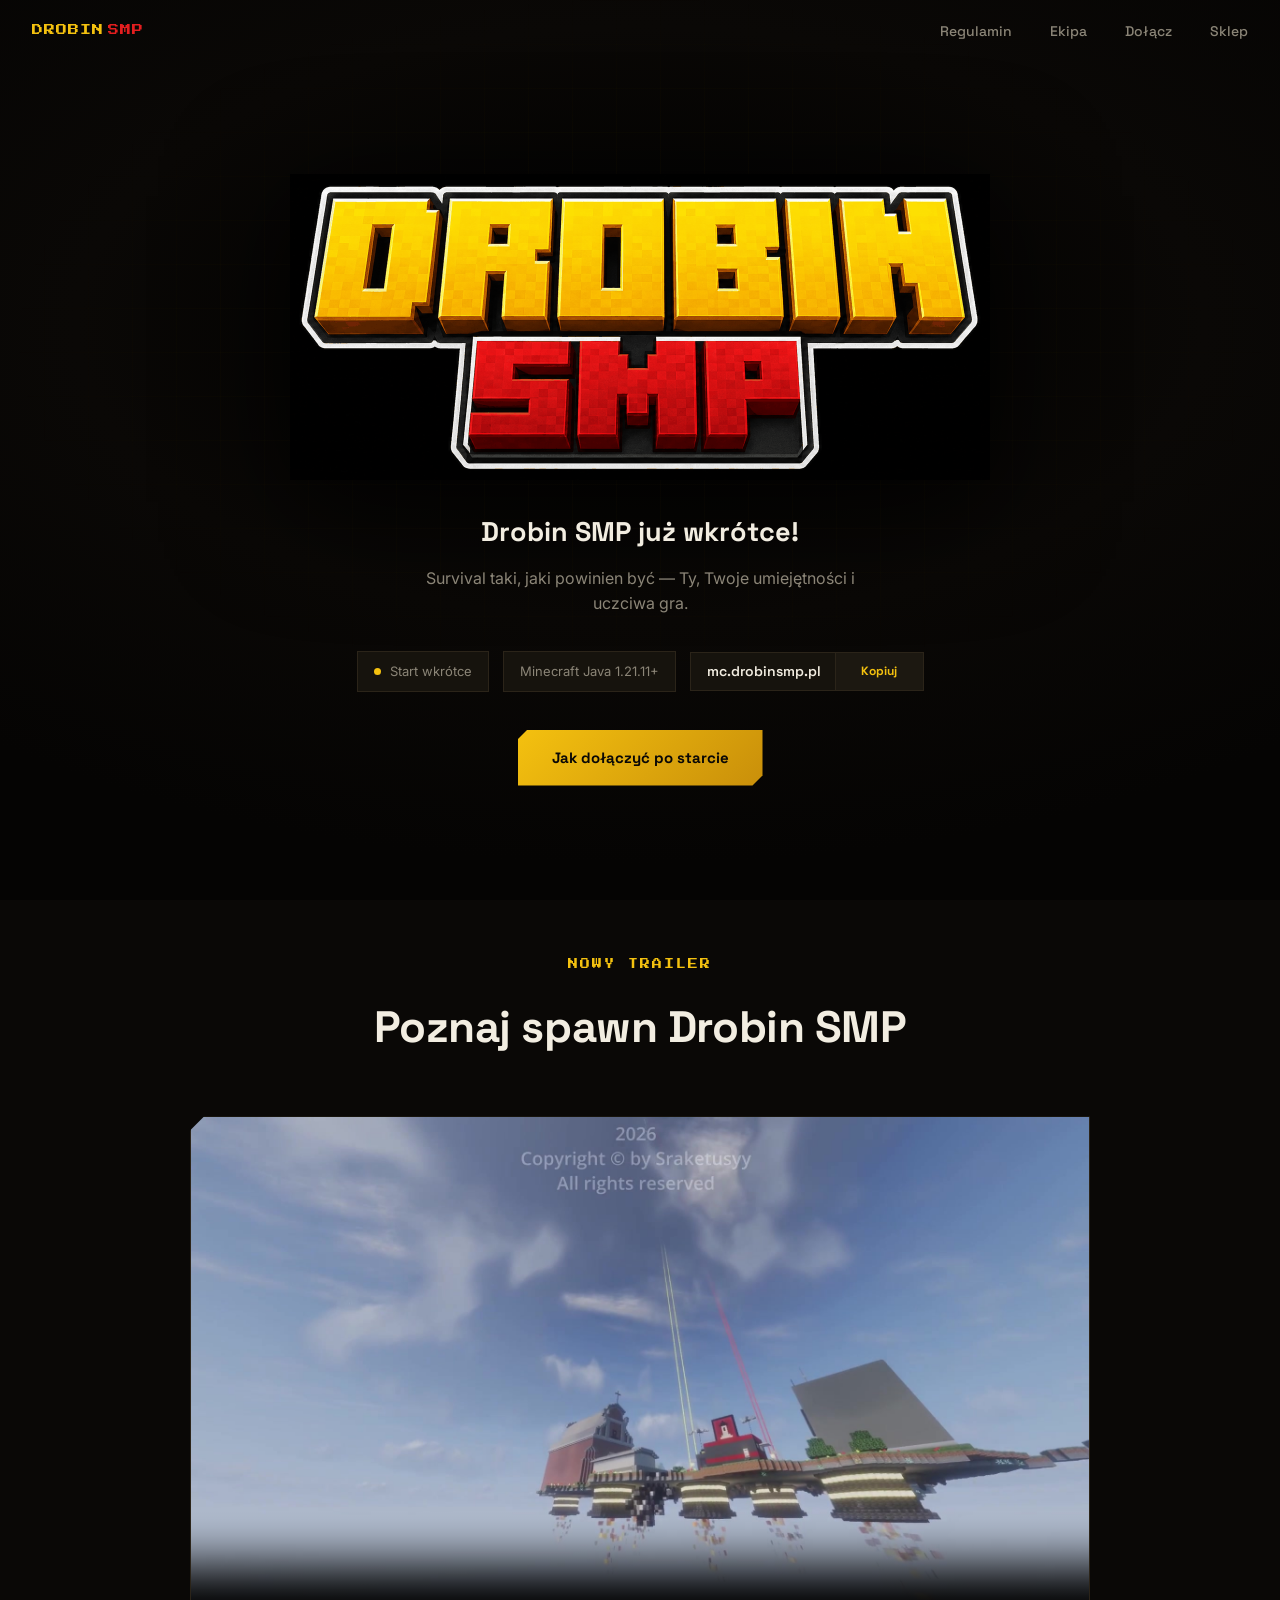
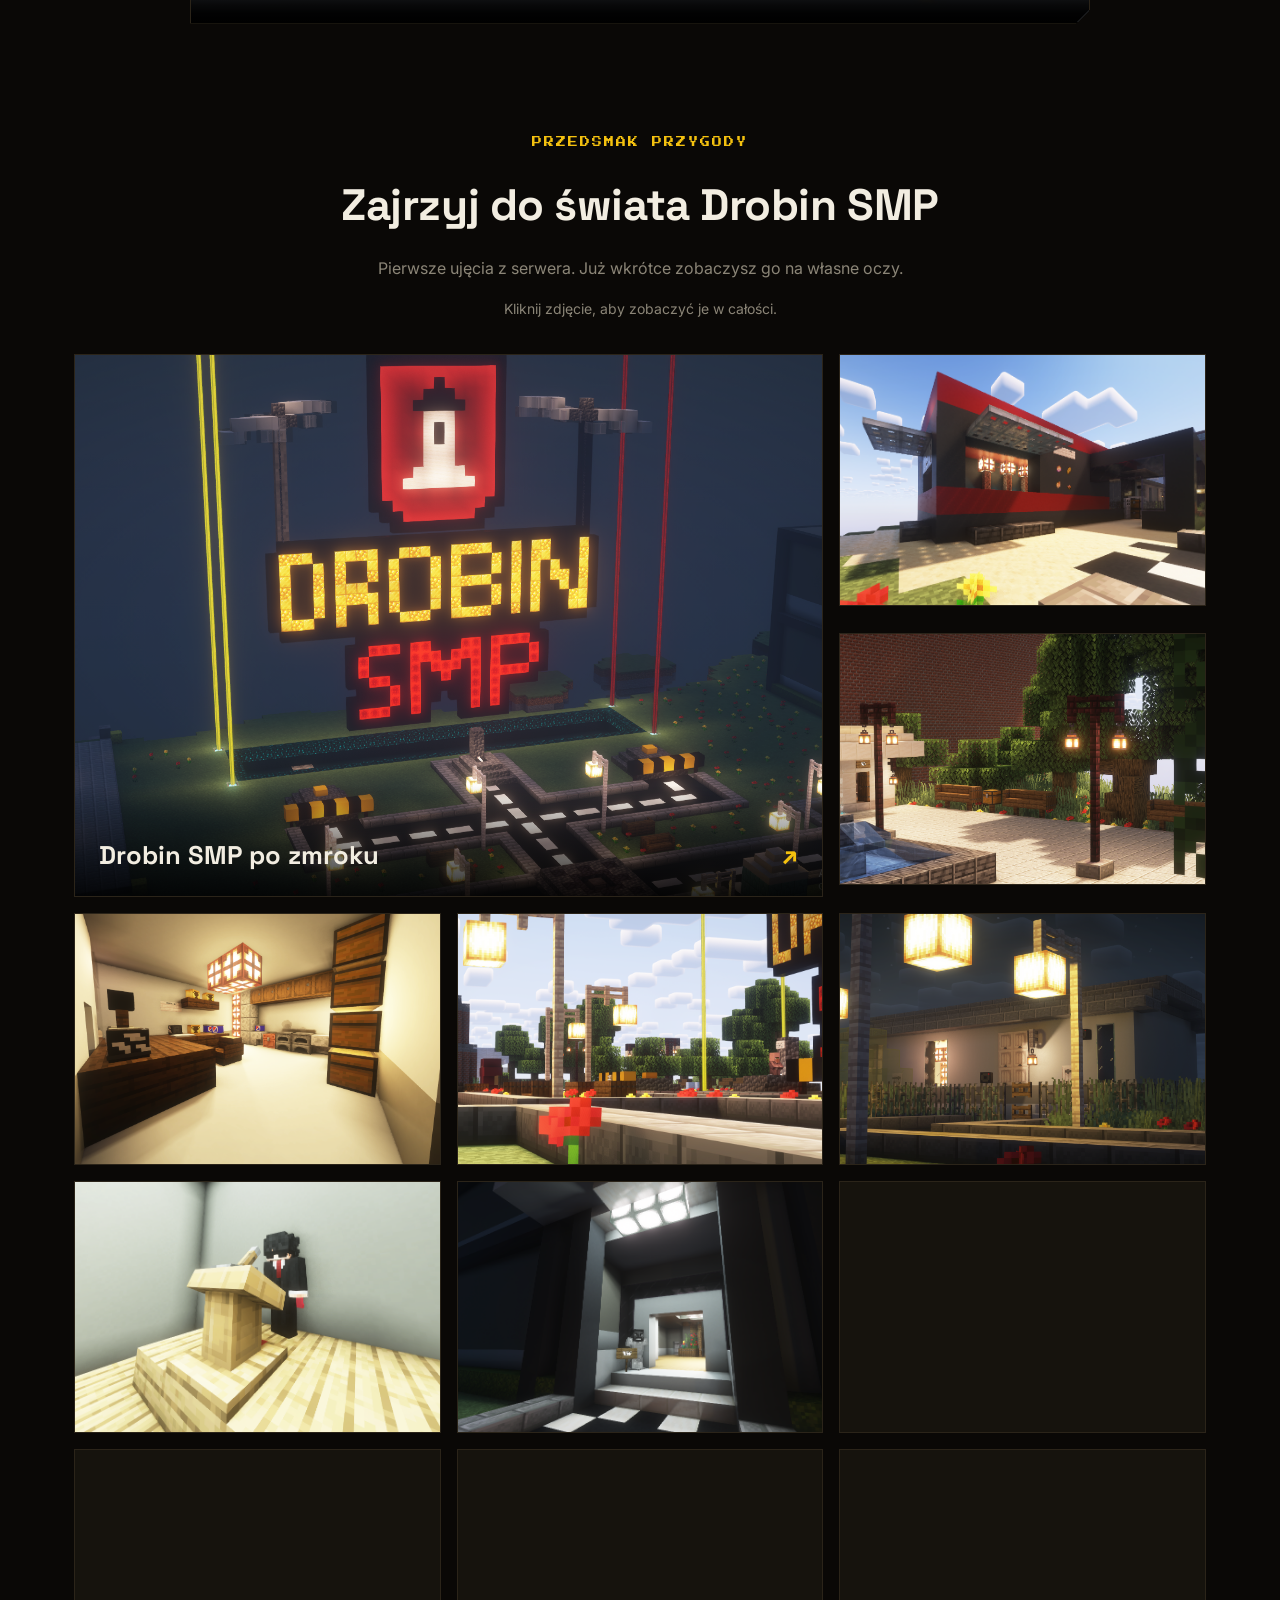
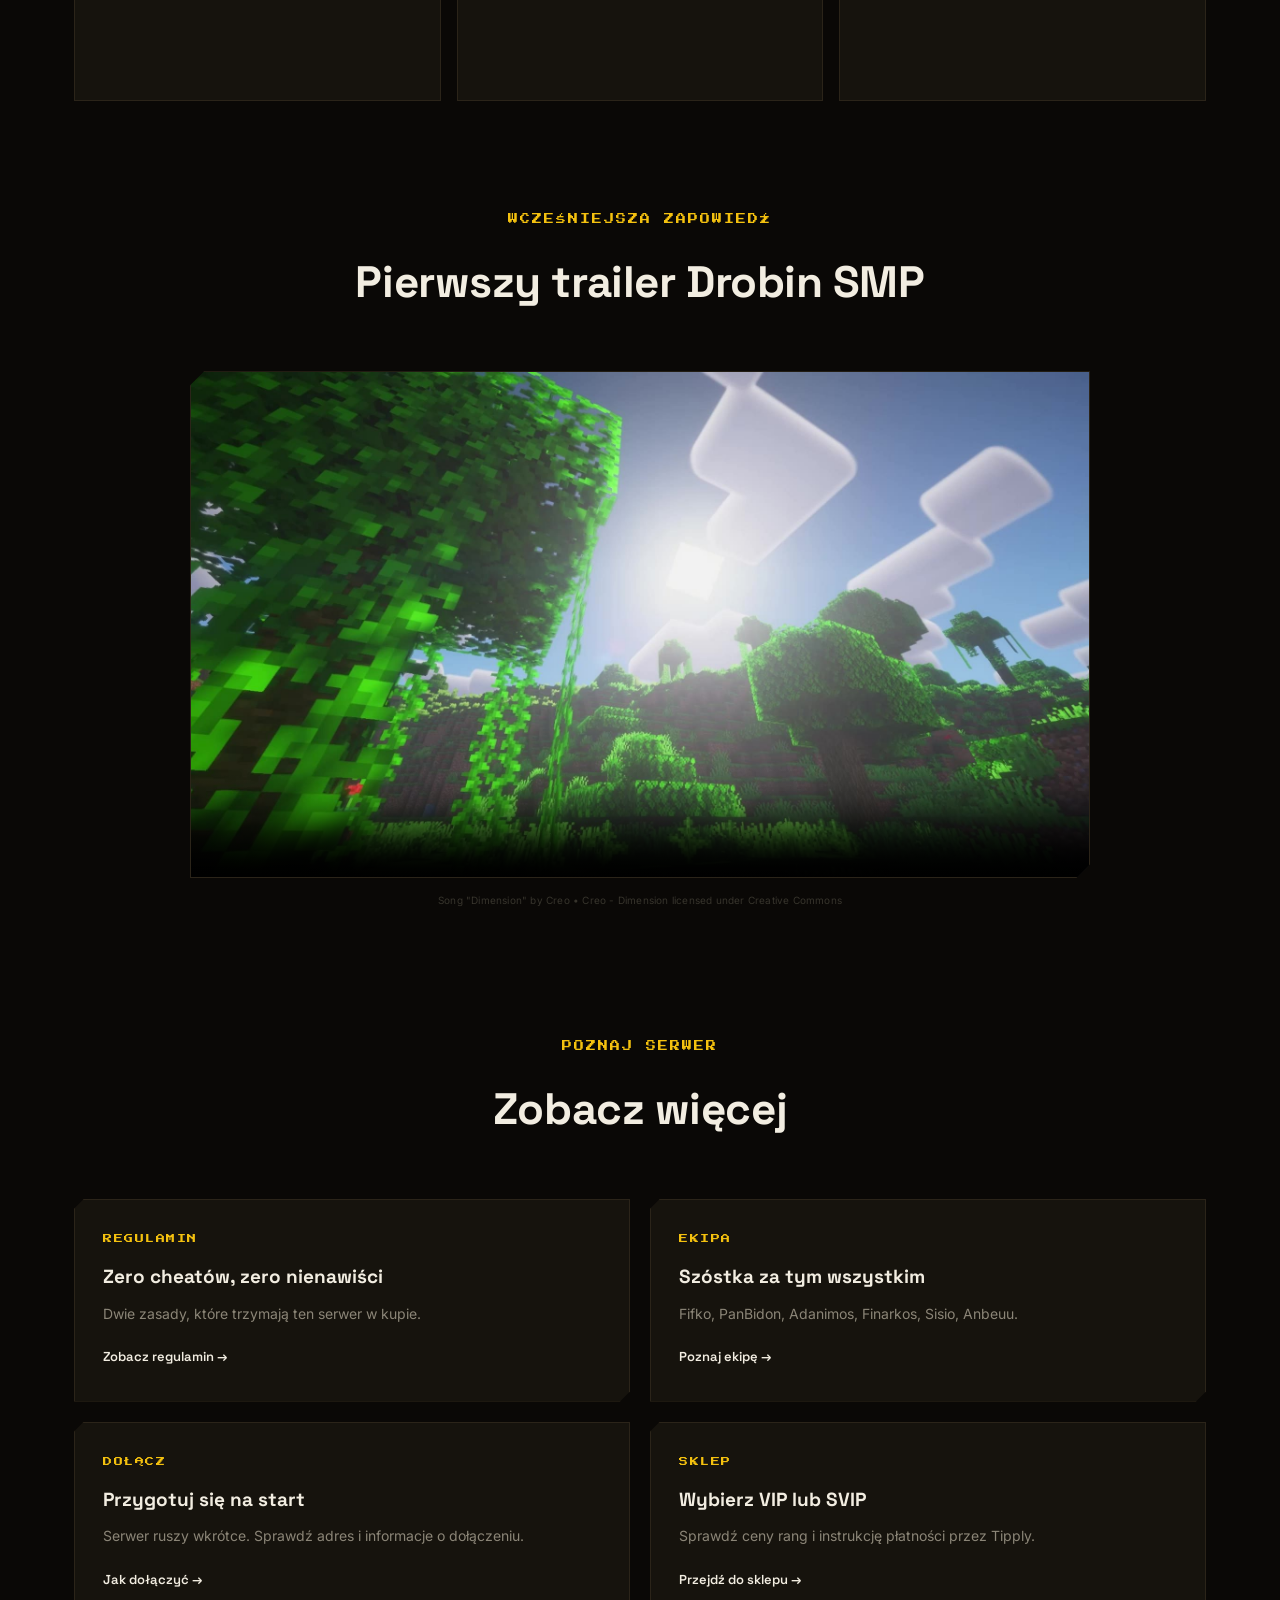
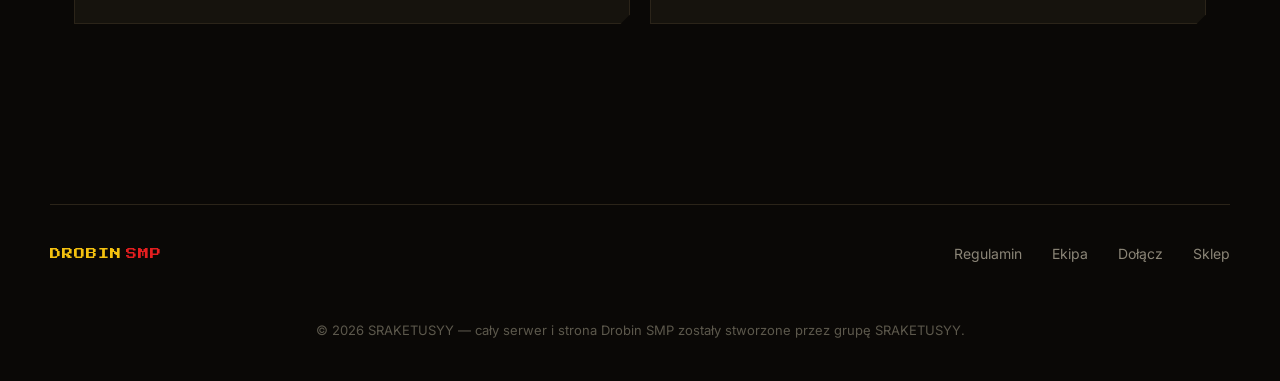
==== commit 4c47abf3: "Dodaj zdjecie spawnu o zachodzie slonca do galerii" ====
--- a/public/index.html
+++ b/public/index.html
@@ -80,6 +80,7 @@
       <a class="teaser-photo" href="images/teaser/drobin-09.png" aria-label="Powiększ: Podniebna konstrukcja"><img src="images/teaser/drobin-09.png" alt="Ogromna podniebna konstrukcja ze złotymi światłami na tle nocnego nieba" width="1335" height="745" loading="lazy" decoding="async"></a>
       <a class="teaser-photo" href="images/teaser/drobin-10.png" aria-label="Powiększ: Wnętrze z błękitnymi płomieniami"><img src="images/teaser/drobin-10.png" alt="Wnętrze z lampami i błękitnymi płomieniami pod kominami" width="1070" height="662" loading="lazy" decoding="async"></a>
       <a class="teaser-photo" href="images/teaser/drobin-11.png" aria-label="Powiększ: Detale wnętrza"><img src="images/teaser/drobin-11.png" alt="Ciemne wnętrze z blatem i światłem padającym z sufitu" width="858" height="750" loading="lazy" decoding="async"></a>
+      <a class="teaser-photo" href="images/teaser/drobin-12.png" aria-label="Powiększ: Spawn Drobin SMP o zachodzie słońca"><img src="images/teaser/drobin-12.png" alt="Podświetlony napis Drobin SMP nad spawnem z alejkami, ławkami i kwiatami o zachodzie słońca" width="1163" height="818" loading="lazy" decoding="async"></a>
     </div>
   </div>
 </section>
--- a/public/style.css
+++ b/public/style.css
@@ -269,6 +269,12 @@
 .shop-rank h2{font:700 44px var(--font-display);color:var(--gold);margin-bottom:24px;}
 .shop-rank-svip{border-color:var(--redstone-deep);}
 .shop-rank-svip h2{color:var(--redstone);}
+.shop-benefits{list-style:disc;padding-left:20px;margin:0 0 26px;color:var(--stone);font-size:15px;}
+.shop-benefits li{margin-bottom:12px;}
+.shop-benefits strong{color:var(--parchment);}
+.shop-benefits code{color:var(--gold);overflow-wrap:anywhere;font-size:14px;}
+.shop-benefits-note{margin-top:20px;color:var(--stone);font-size:14px;}
+.creator-benefits-heading{font:700 22px var(--font-display);margin:28px 0 18px;}
 .shop-option{display:flex;gap:16px;align-items:center;padding:20px 0;border-top:1px solid var(--border);}
 .shop-option>div{flex:1;}
 .shop-option strong,.shop-option code{display:block;}
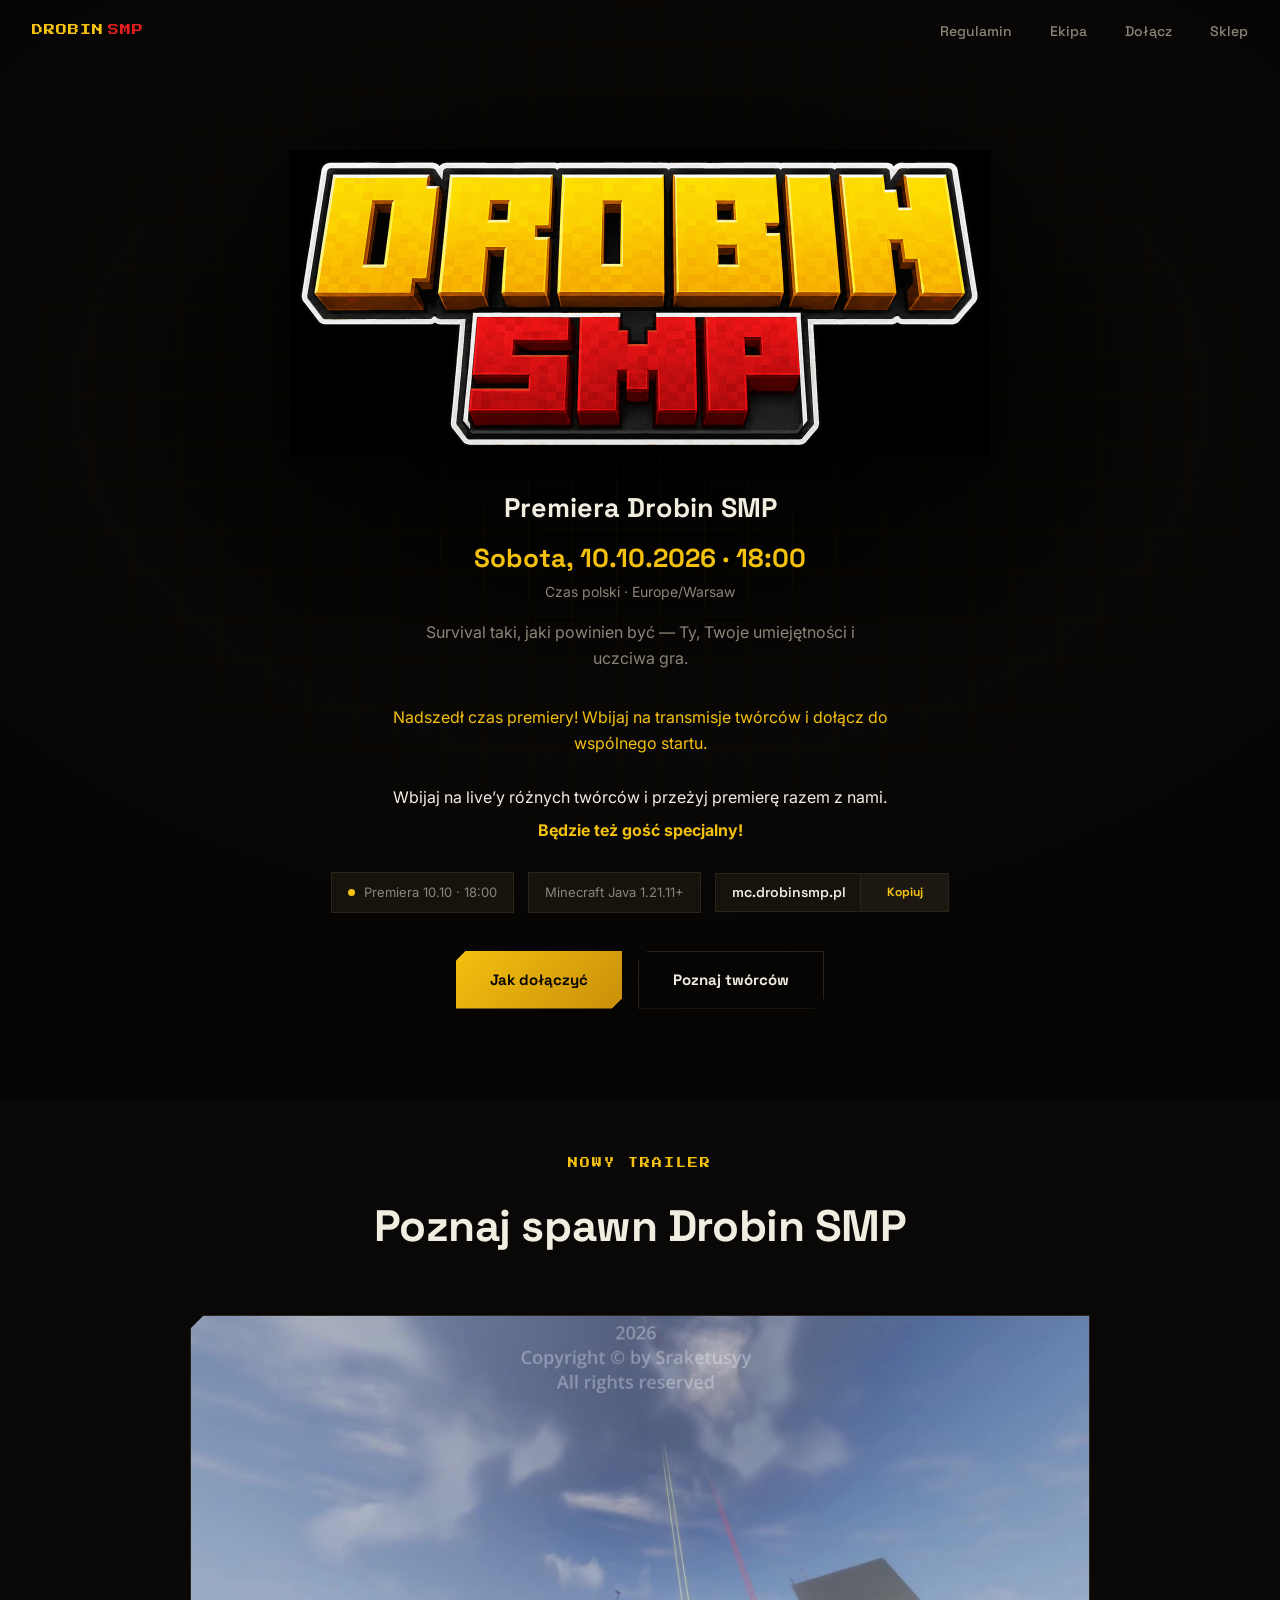
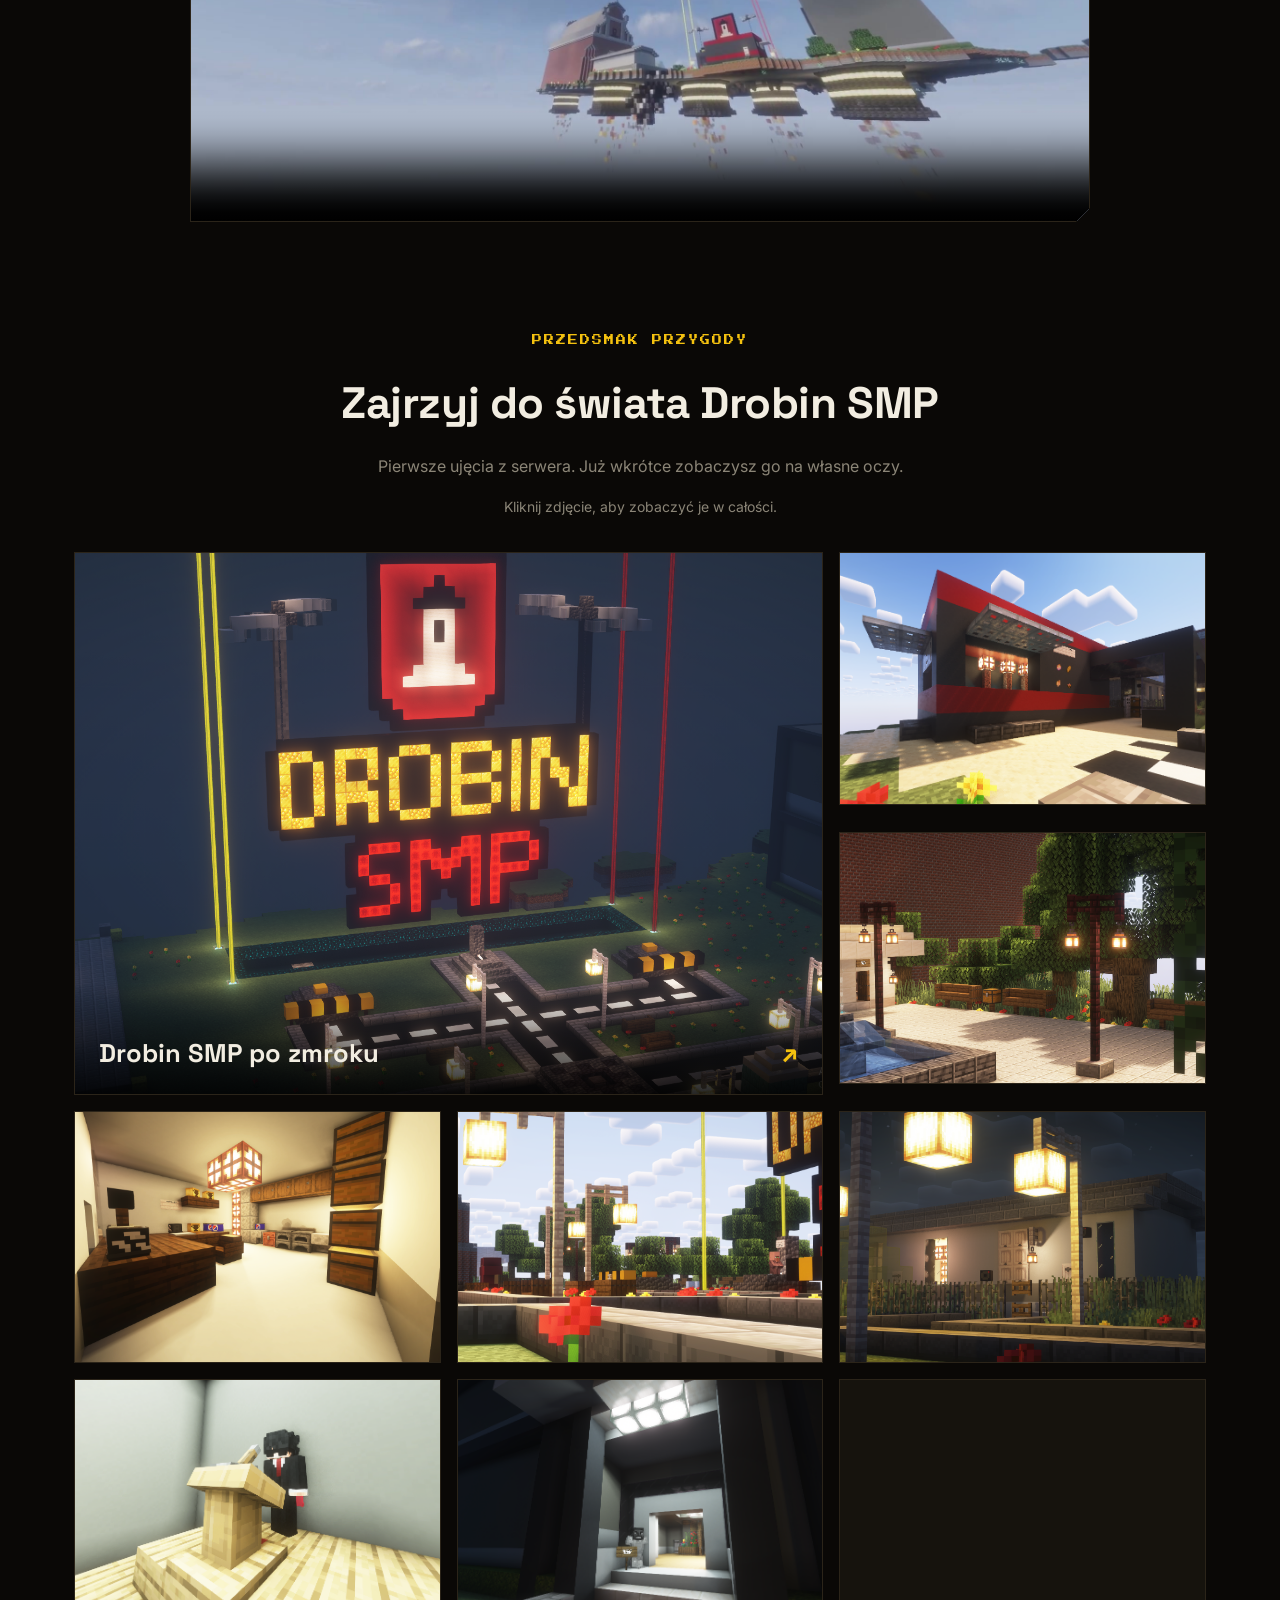
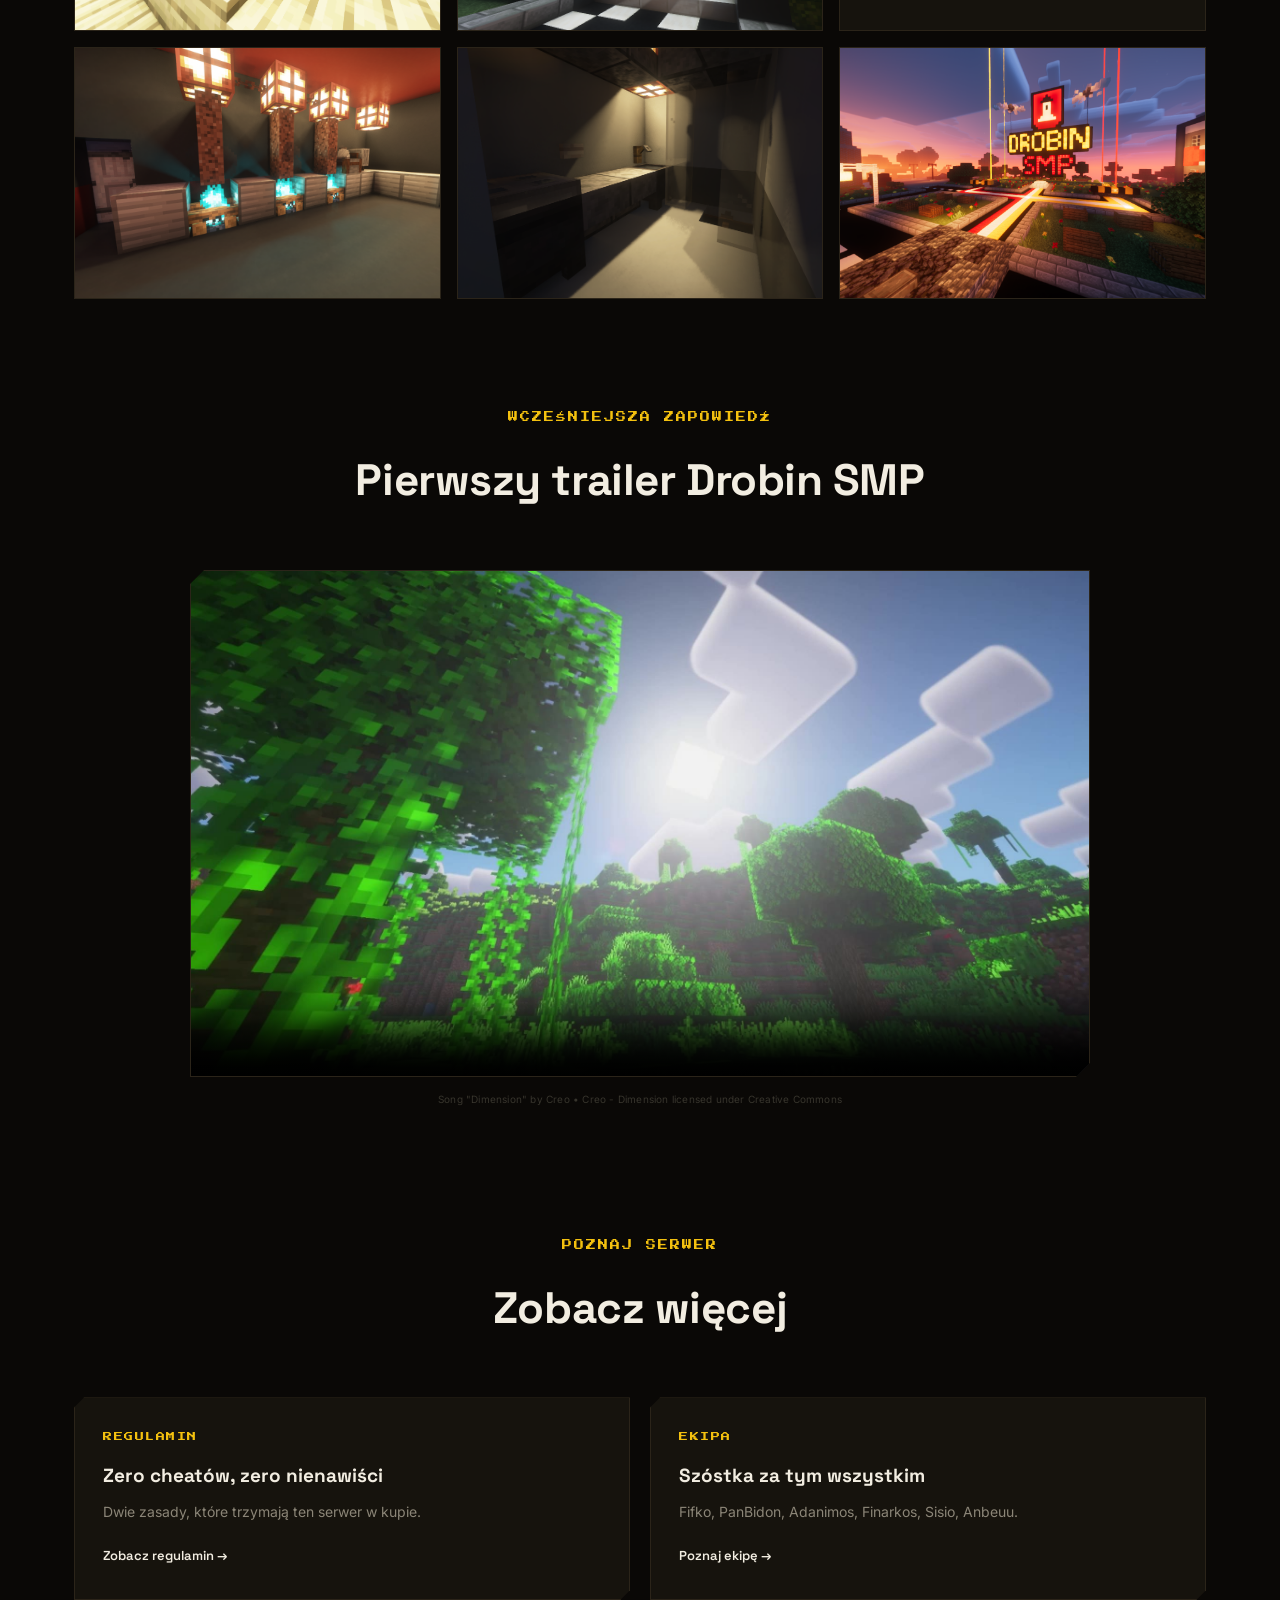
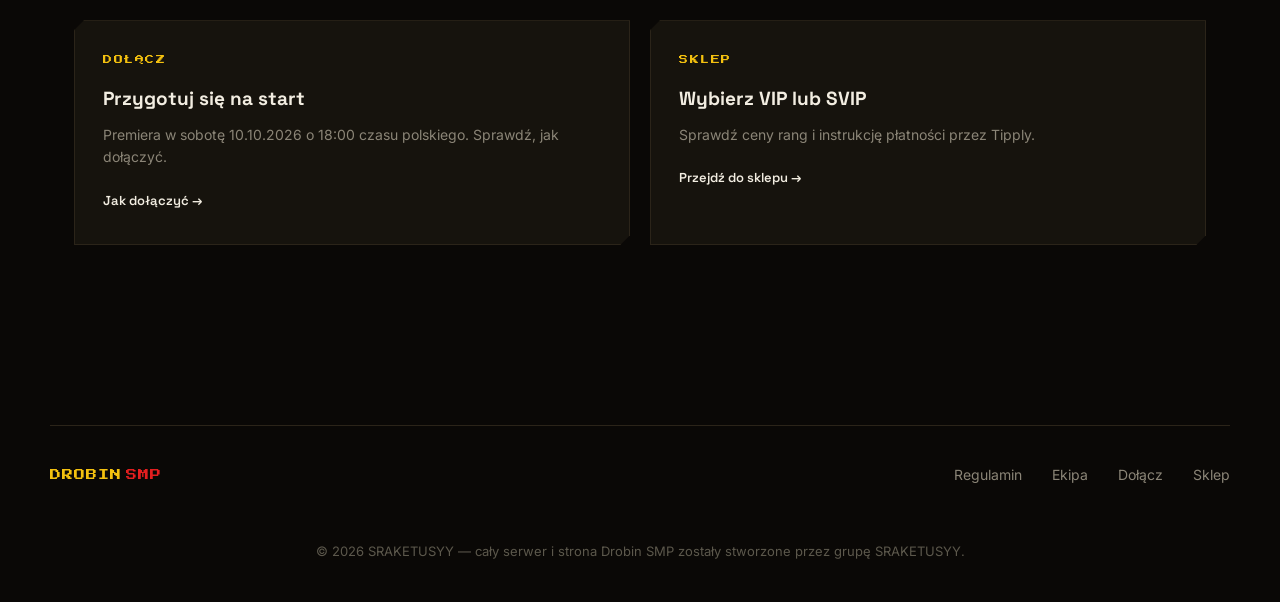
==== commit 5dd52274: "Oglos premiere 10 pazdziernika o 18 i dodaj odliczanie" ====
--- a/public/index.html
+++ b/public/index.html
@@ -3,8 +3,8 @@
 <head>
 <meta charset="UTF-8">
 <meta name="viewport" content="width=device-width, initial-scale=1.0">
-<title>Drobin SMP — już wkrótce</title>
-<meta name="description" content="Drobin SMP już wkrótce. Polski serwer Minecraft Java Edition od wersji 1.21.11 wzwyż, z klasycznym survivalem i uczciwą grą.">
+<title>Drobin SMP — premiera 10.10.2026 o 18:00</title>
+<meta name="description" content="Premiera Drobin SMP w sobotę 10 października 2026 o 18:00 czasu polskiego. Dołącz do transmisji twórców i spotkaj gościa specjalnego. Minecraft Java 1.21.11+.">
 <meta name="theme-color" content="#0a0806">
 <link rel="icon" href="data:image/svg+xml,%3Csvg xmlns='http://www.w3.org/2000/svg' viewBox='0 0 100 100'%3E%3Crect width='100' height='100' rx='16' fill='%230a0806'/%3E%3Crect x='28' y='28' width='44' height='44' fill='%23f4c10f' transform='rotate(45 50 50)'/%3E%3C/svg%3E">
 <link rel="preconnect" href="https://fonts.googleapis.com">
@@ -30,10 +30,19 @@
 <header class="hero">
   <div class="particles" id="particles"></div>
   <img class="hero-logo" src="images/logo.png" alt="Drobin SMP" width="1400" height="612">
-  <p class="hero-tagline">Drobin SMP już wkrótce!</p>
+  <p class="hero-tagline">Premiera Drobin SMP</p>
+  <p class="launch-date"><time datetime="2026-10-10T18:00:00+02:00">Sobota, 10.10.2026 · 18:00</time><span>Czas polski · Europe/Warsaw</span></p>
   <p class="hero-sub">Survival taki, jaki powinien być — Ty, Twoje umiejętności i uczciwa gra.</p>
+  <div class="launch-countdown" id="launchCountdown" role="timer" aria-label="Czas do premiery Drobin SMP" aria-live="off">
+    <div><strong data-countdown="days">--</strong><span>dni</span></div>
+    <div><strong data-countdown="hours">--</strong><span>godzin</span></div>
+    <div><strong data-countdown="minutes">--</strong><span>minut</span></div>
+    <div><strong data-countdown="seconds">--</strong><span>sekund</span></div>
+  </div>
+  <p class="launch-finished" id="launchFinished" role="status" hidden>Nadszedł czas premiery! Wbijaj na transmisje twórców i dołącz do wspólnego startu.</p>
+  <p class="launch-invite">Wbijaj na live’y różnych twórców i przeżyj premierę razem z nami. <strong>Będzie też gość specjalny!</strong></p>
   <div class="hero-meta">
-    <div class="status-pill"><span class="status-dot"></span>Start wkrótce</div>
+    <div class="status-pill"><span class="status-dot"></span>Premiera 10.10 · 18:00</div>
     <div class="status-pill">Minecraft Java 1.21.11+</div>
     <div class="ip-pill">
       <span>mc.drobinsmp.pl</span>
@@ -41,7 +50,8 @@
     </div>
   </div>
   <div class="hero-ctas">
-    <a href="dolacz.html" class="btn btn-primary cut-sm">Jak dołączyć po starcie</a>
+    <a href="dolacz.html" class="btn btn-primary cut-sm">Jak dołączyć</a>
+    <a href="ekipa.html" class="btn btn-secondary cut-sm">Poznaj twórców</a>
   </div>
 </header>
 
@@ -133,7 +143,7 @@
       <a href="dolacz.html" class="explore-card cut-sm reveal">
         <span class="explore-tag">DOŁĄCZ</span>
         <h3>Przygotuj się na start</h3>
-        <p>Serwer ruszy wkrótce. Sprawdź adres i informacje o dołączeniu.</p>
+        <p>Premiera w sobotę 10.10.2026 o 18:00 czasu polskiego. Sprawdź, jak dołączyć.</p>
         <span class="explore-link">Jak dołączyć →</span>
       </a>
       <a href="sklep.html" class="explore-card cut-sm reveal">
--- a/public/style.css
+++ b/public/style.css
@@ -117,6 +117,16 @@
 .ip-pill button{padding:9px 16px;margin-left:14px;background:var(--panel-2);font-size:12px;font-weight:700;color:var(--gold);border-left:1px solid var(--border);transition:all .2s;min-width:88px;}
 .ip-pill button:hover{background:var(--gold);color:var(--void);}
 .hero-ctas{display:flex;gap:16px;flex-wrap:wrap;justify-content:center;position:relative;z-index:2;}
+.launch-date{position:relative;z-index:2;color:var(--gold);font:700 clamp(18px,3vw,26px) var(--font-display);margin-bottom:20px;}
+.launch-date span{display:block;font:400 14px var(--font-body);color:var(--stone);margin-top:8px;}
+.launch-countdown{display:grid;grid-template-columns:repeat(4,minmax(0,1fr));gap:12px;width:min(460px,100%);margin:0 auto 24px;position:relative;z-index:2;}
+.launch-countdown>div{padding:16px 8px;background:var(--panel);border:1px solid var(--gold-deep);}
+.launch-countdown strong{display:block;color:var(--gold);font:700 clamp(24px,5vw,38px) var(--font-display);font-variant-numeric:tabular-nums;}
+.launch-countdown span{display:block;color:var(--stone);font-size:14px;margin-top:6px;}
+.launch-invite,.launch-finished{position:relative;z-index:2;max-width:580px;font-size:16px;margin-bottom:28px;}
+.launch-invite strong{display:block;color:var(--gold);margin-top:8px;}
+.launch-finished{color:var(--gold);}
+.launch-countdown[hidden]{display:none;}
 .hero-secondary{display:flex;flex-wrap:wrap;align-items:center;justify-content:center;gap:14px;margin-top:28px;position:relative;z-index:2;}
 .pill-link{display:inline-flex;align-items:center;gap:8px;padding:9px 16px;background:var(--panel);border:1px solid var(--border);font-size:13px;font-family:var(--font-display);font-weight:600;color:var(--gold);transition:all .2s;}
 .pill-link:hover{border-color:var(--gold);background:var(--panel-2);transform:translateY(-2px);}
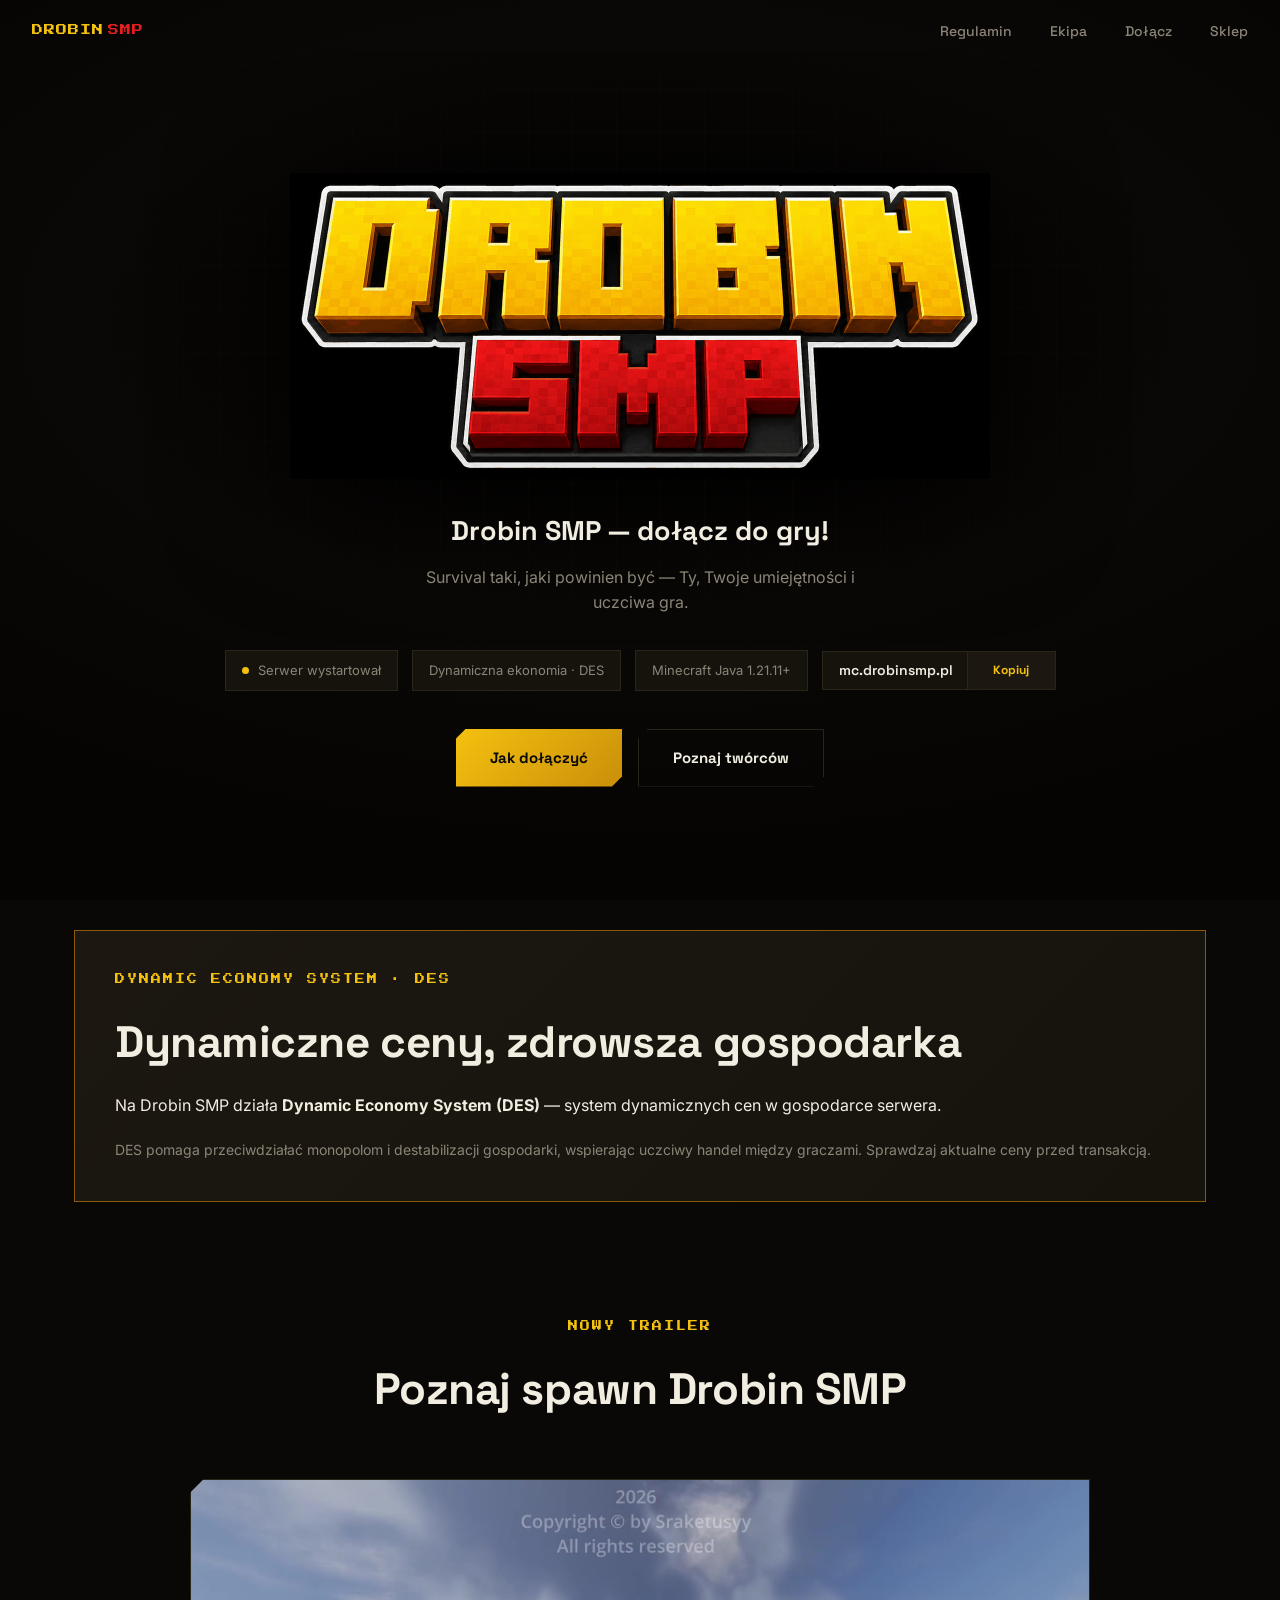
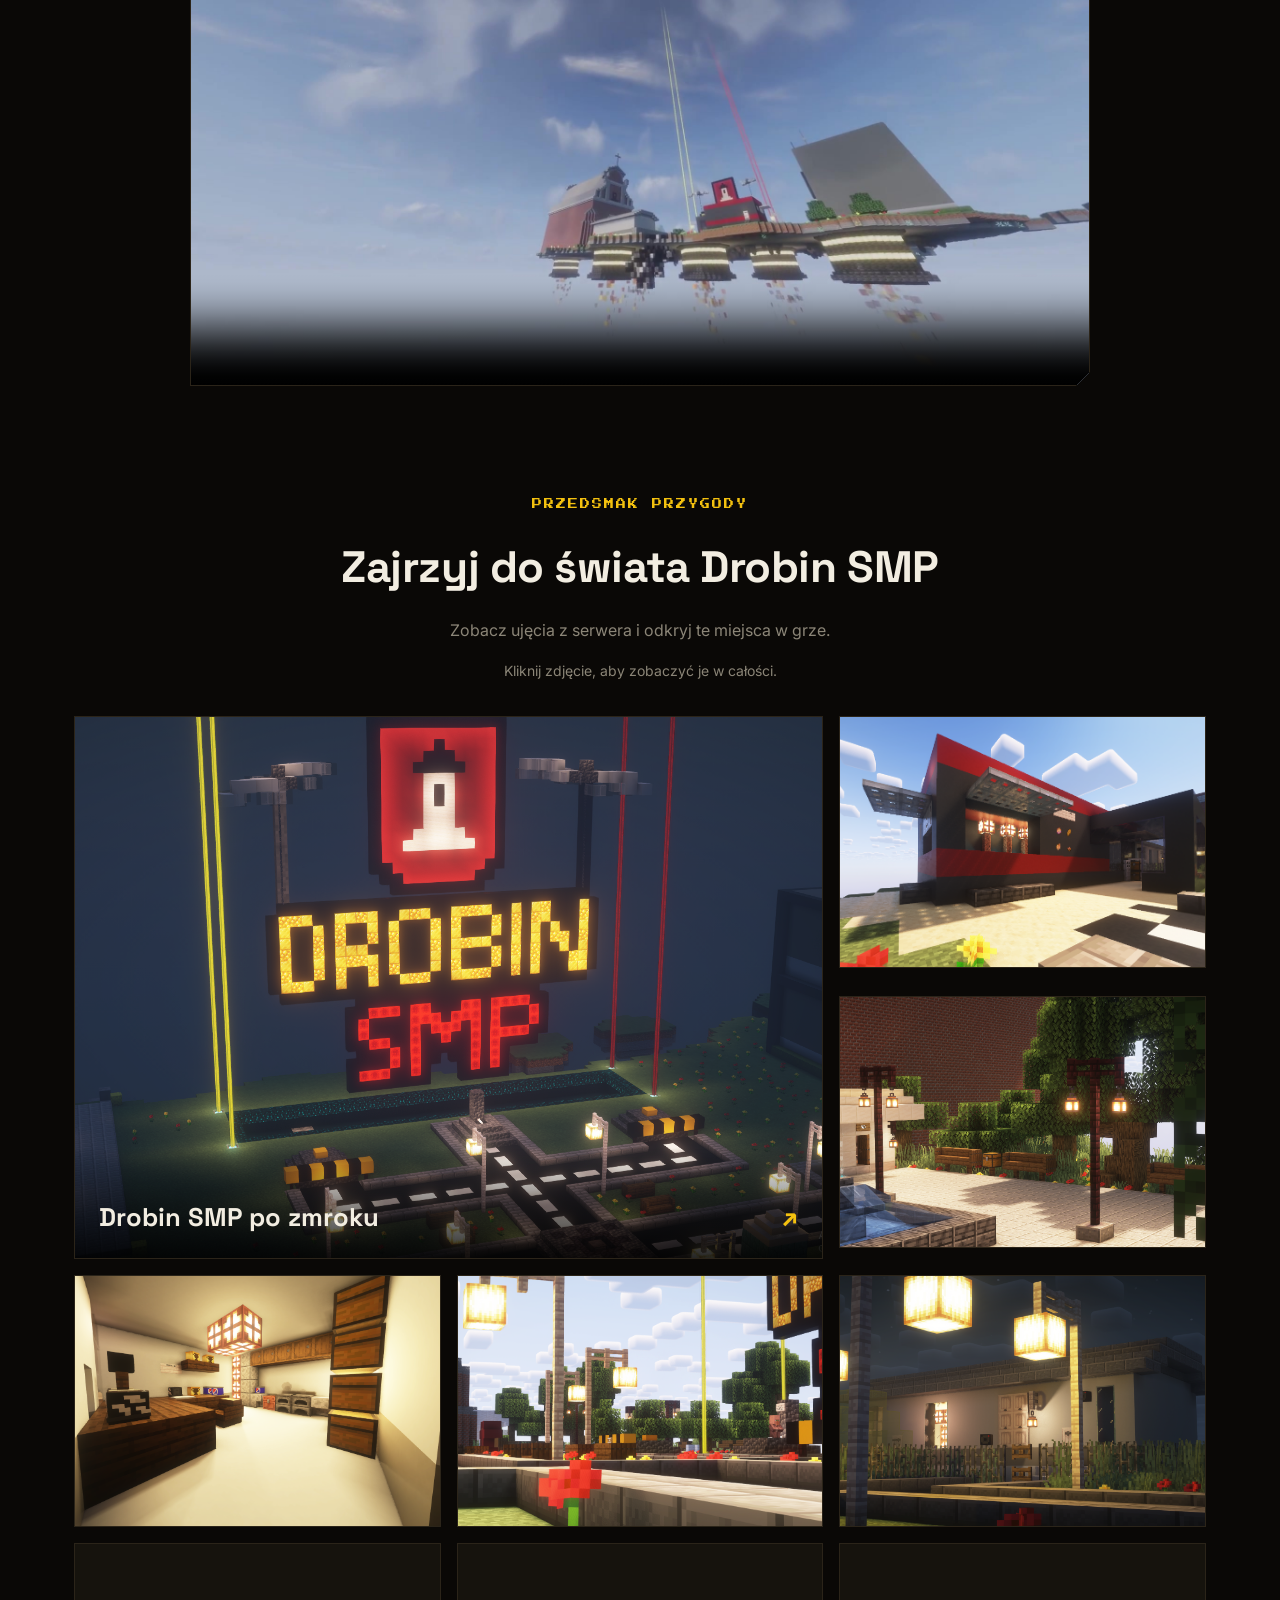
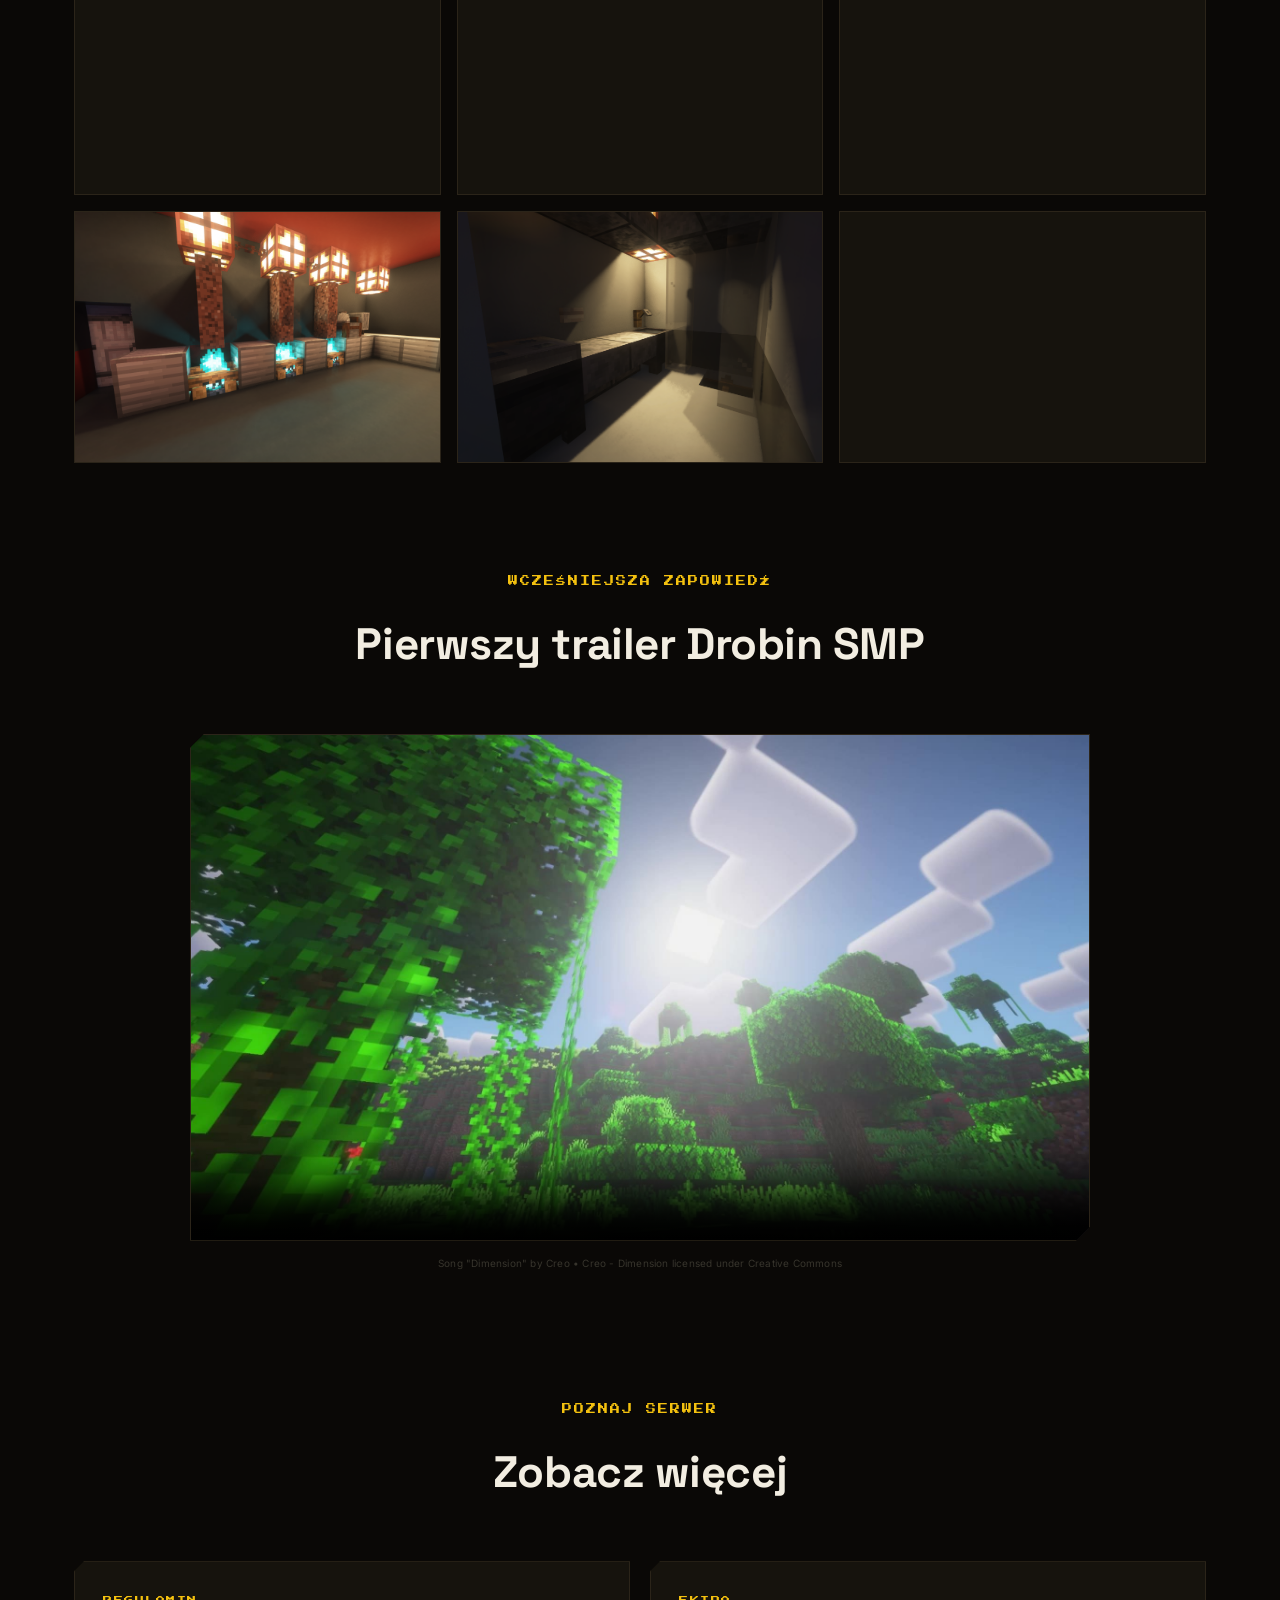
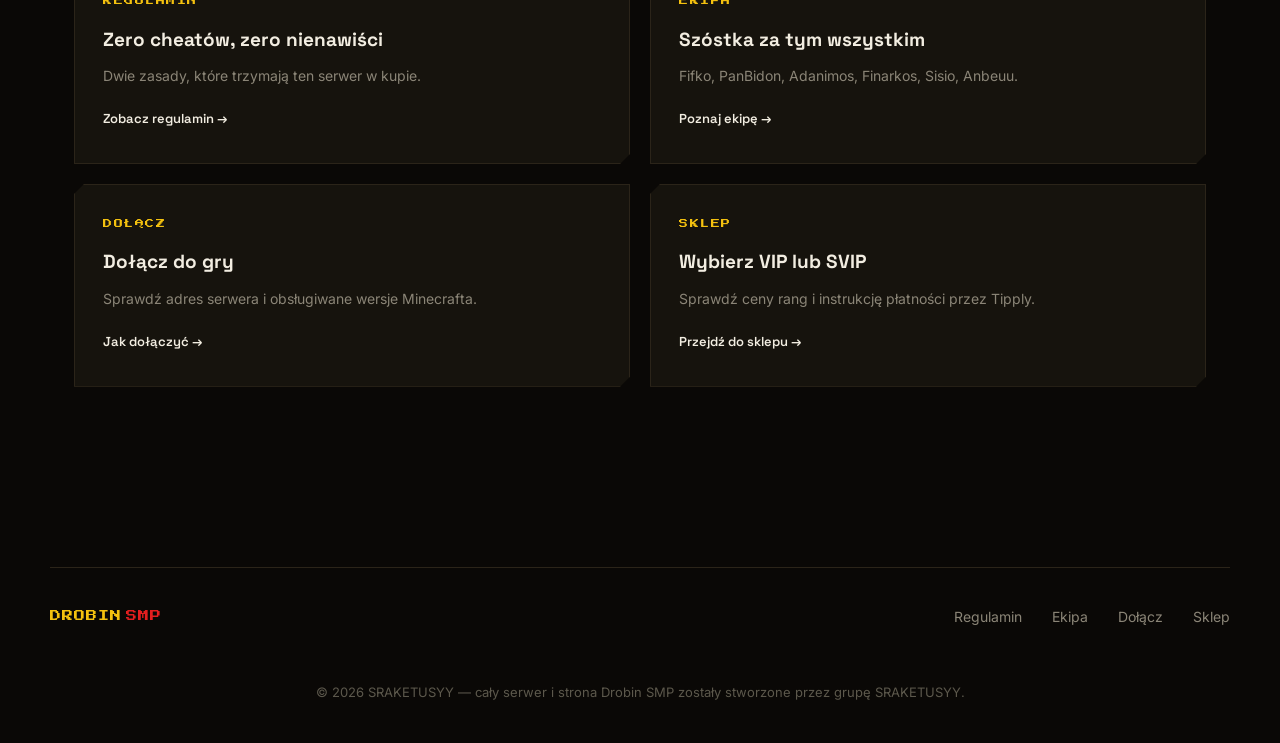
==== commit b2fb4946: "Dodaj opis DES i usun nieaktualne zapowiedzi premiery" ====
--- a/public/index.html
+++ b/public/index.html
@@ -3,8 +3,8 @@
 <head>
 <meta charset="UTF-8">
 <meta name="viewport" content="width=device-width, initial-scale=1.0">
-<title>Drobin SMP — premiera 10.10.2026 o 18:00</title>
-<meta name="description" content="Premiera Drobin SMP w sobotę 10 października 2026 o 18:00 czasu polskiego. Dołącz do transmisji twórców i spotkaj gościa specjalnego. Minecraft Java 1.21.11+.">
+<title>Drobin SMP — survival z dynamiczną ekonomią</title>
+<meta name="description" content="Dołącz do Drobin SMP — serwera Minecraft Java 1.21.11+ z Dynamic Economy System (DES). Dynamiczne ceny pomagają przeciwdziałać monopolom i destabilizacji gospodarki.">
 <meta name="theme-color" content="#0a0806">
 <link rel="icon" href="data:image/svg+xml,%3Csvg xmlns='http://www.w3.org/2000/svg' viewBox='0 0 100 100'%3E%3Crect width='100' height='100' rx='16' fill='%230a0806'/%3E%3Crect x='28' y='28' width='44' height='44' fill='%23f4c10f' transform='rotate(45 50 50)'/%3E%3C/svg%3E">
 <link rel="preconnect" href="https://fonts.googleapis.com">
@@ -30,19 +30,11 @@
 <header class="hero">
   <div class="particles" id="particles"></div>
   <img class="hero-logo" src="images/logo.png" alt="Drobin SMP" width="1400" height="612">
-  <p class="hero-tagline">Premiera Drobin SMP</p>
-  <p class="launch-date"><time datetime="2026-10-10T18:00:00+02:00">Sobota, 10.10.2026 · 18:00</time><span>Czas polski · Europe/Warsaw</span></p>
+  <p class="hero-tagline">Drobin SMP — dołącz do gry!</p>
   <p class="hero-sub">Survival taki, jaki powinien być — Ty, Twoje umiejętności i uczciwa gra.</p>
-  <div class="launch-countdown" id="launchCountdown" role="timer" aria-label="Czas do premiery Drobin SMP" aria-live="off">
-    <div><strong data-countdown="days">--</strong><span>dni</span></div>
-    <div><strong data-countdown="hours">--</strong><span>godzin</span></div>
-    <div><strong data-countdown="minutes">--</strong><span>minut</span></div>
-    <div><strong data-countdown="seconds">--</strong><span>sekund</span></div>
-  </div>
-  <p class="launch-finished" id="launchFinished" role="status" hidden>Nadszedł czas premiery! Wbijaj na transmisje twórców i dołącz do wspólnego startu.</p>
-  <p class="launch-invite">Wbijaj na live’y różnych twórców i przeżyj premierę razem z nami. <strong>Będzie też gość specjalny!</strong></p>
   <div class="hero-meta">
-    <div class="status-pill"><span class="status-dot"></span>Premiera 10.10 · 18:00</div>
+    <div class="status-pill"><span class="status-dot"></span>Serwer wystartował</div>
+    <div class="status-pill">Dynamiczna ekonomia · DES</div>
     <div class="status-pill">Minecraft Java 1.21.11+</div>
     <div class="ip-pill">
       <span>mc.drobinsmp.pl</span>
@@ -54,6 +46,17 @@
     <a href="ekipa.html" class="btn btn-secondary cut-sm">Poznaj twórców</a>
   </div>
 </header>
+
+<section class="shop-section" id="des" aria-labelledby="desTitle">
+  <div class="container">
+    <article class="shop-creator">
+      <span class="eyebrow">DYNAMIC ECONOMY SYSTEM · DES</span>
+      <h2 class="section-heading" id="desTitle">Dynamiczne ceny, zdrowsza gospodarka</h2>
+      <p>Na Drobin SMP działa <strong>Dynamic Economy System (DES)</strong> — system dynamicznych cen w gospodarce serwera.</p>
+      <p class="shop-benefits-note">DES pomaga przeciwdziałać monopolom i destabilizacji gospodarki, wspierając uczciwy handel między graczami. Sprawdzaj aktualne ceny przed transakcją.</p>
+    </article>
+  </div>
+</section>
 
 <section class="trailer-section" id="trailer" aria-labelledby="spawnTrailerTitle">
   <div class="container">
@@ -75,7 +78,7 @@
     <div class="section-head center reveal">
       <span class="eyebrow">PRZEDSMAK PRZYGODY</span>
       <h2 class="section-heading" id="teaserTitle">Zajrzyj do świata Drobin SMP</h2>
-      <p class="section-sub">Pierwsze ujęcia z serwera. Już wkrótce zobaczysz go na własne oczy.</p>
+      <p class="section-sub">Zobacz ujęcia z serwera i odkryj te miejsca w grze.</p>
       <p class="teaser-hint">Kliknij zdjęcie, aby zobaczyć je w całości.</p>
     </div>
     <div class="teaser-grid">
@@ -142,8 +145,8 @@
       </a>
       <a href="dolacz.html" class="explore-card cut-sm reveal">
         <span class="explore-tag">DOŁĄCZ</span>
-        <h3>Przygotuj się na start</h3>
-        <p>Premiera w sobotę 10.10.2026 o 18:00 czasu polskiego. Sprawdź, jak dołączyć.</p>
+        <h3>Dołącz do gry</h3>
+        <p>Sprawdź adres serwera i obsługiwane wersje Minecrafta.</p>
         <span class="explore-link">Jak dołączyć →</span>
       </a>
       <a href="sklep.html" class="explore-card cut-sm reveal">
--- a/public/style.css
+++ b/public/style.css
@@ -117,16 +117,6 @@
 .ip-pill button{padding:9px 16px;margin-left:14px;background:var(--panel-2);font-size:12px;font-weight:700;color:var(--gold);border-left:1px solid var(--border);transition:all .2s;min-width:88px;}
 .ip-pill button:hover{background:var(--gold);color:var(--void);}
 .hero-ctas{display:flex;gap:16px;flex-wrap:wrap;justify-content:center;position:relative;z-index:2;}
-.launch-date{position:relative;z-index:2;color:var(--gold);font:700 clamp(18px,3vw,26px) var(--font-display);margin-bottom:20px;}
-.launch-date span{display:block;font:400 14px var(--font-body);color:var(--stone);margin-top:8px;}
-.launch-countdown{display:grid;grid-template-columns:repeat(4,minmax(0,1fr));gap:12px;width:min(460px,100%);margin:0 auto 24px;position:relative;z-index:2;}
-.launch-countdown>div{padding:16px 8px;background:var(--panel);border:1px solid var(--gold-deep);}
-.launch-countdown strong{display:block;color:var(--gold);font:700 clamp(24px,5vw,38px) var(--font-display);font-variant-numeric:tabular-nums;}
-.launch-countdown span{display:block;color:var(--stone);font-size:14px;margin-top:6px;}
-.launch-invite,.launch-finished{position:relative;z-index:2;max-width:580px;font-size:16px;margin-bottom:28px;}
-.launch-invite strong{display:block;color:var(--gold);margin-top:8px;}
-.launch-finished{color:var(--gold);}
-.launch-countdown[hidden]{display:none;}
 .hero-secondary{display:flex;flex-wrap:wrap;align-items:center;justify-content:center;gap:14px;margin-top:28px;position:relative;z-index:2;}
 .pill-link{display:inline-flex;align-items:center;gap:8px;padding:9px 16px;background:var(--panel);border:1px solid var(--border);font-size:13px;font-family:var(--font-display);font-weight:600;color:var(--gold);transition:all .2s;}
 .pill-link:hover{border-color:var(--gold);background:var(--panel-2);transform:translateY(-2px);}
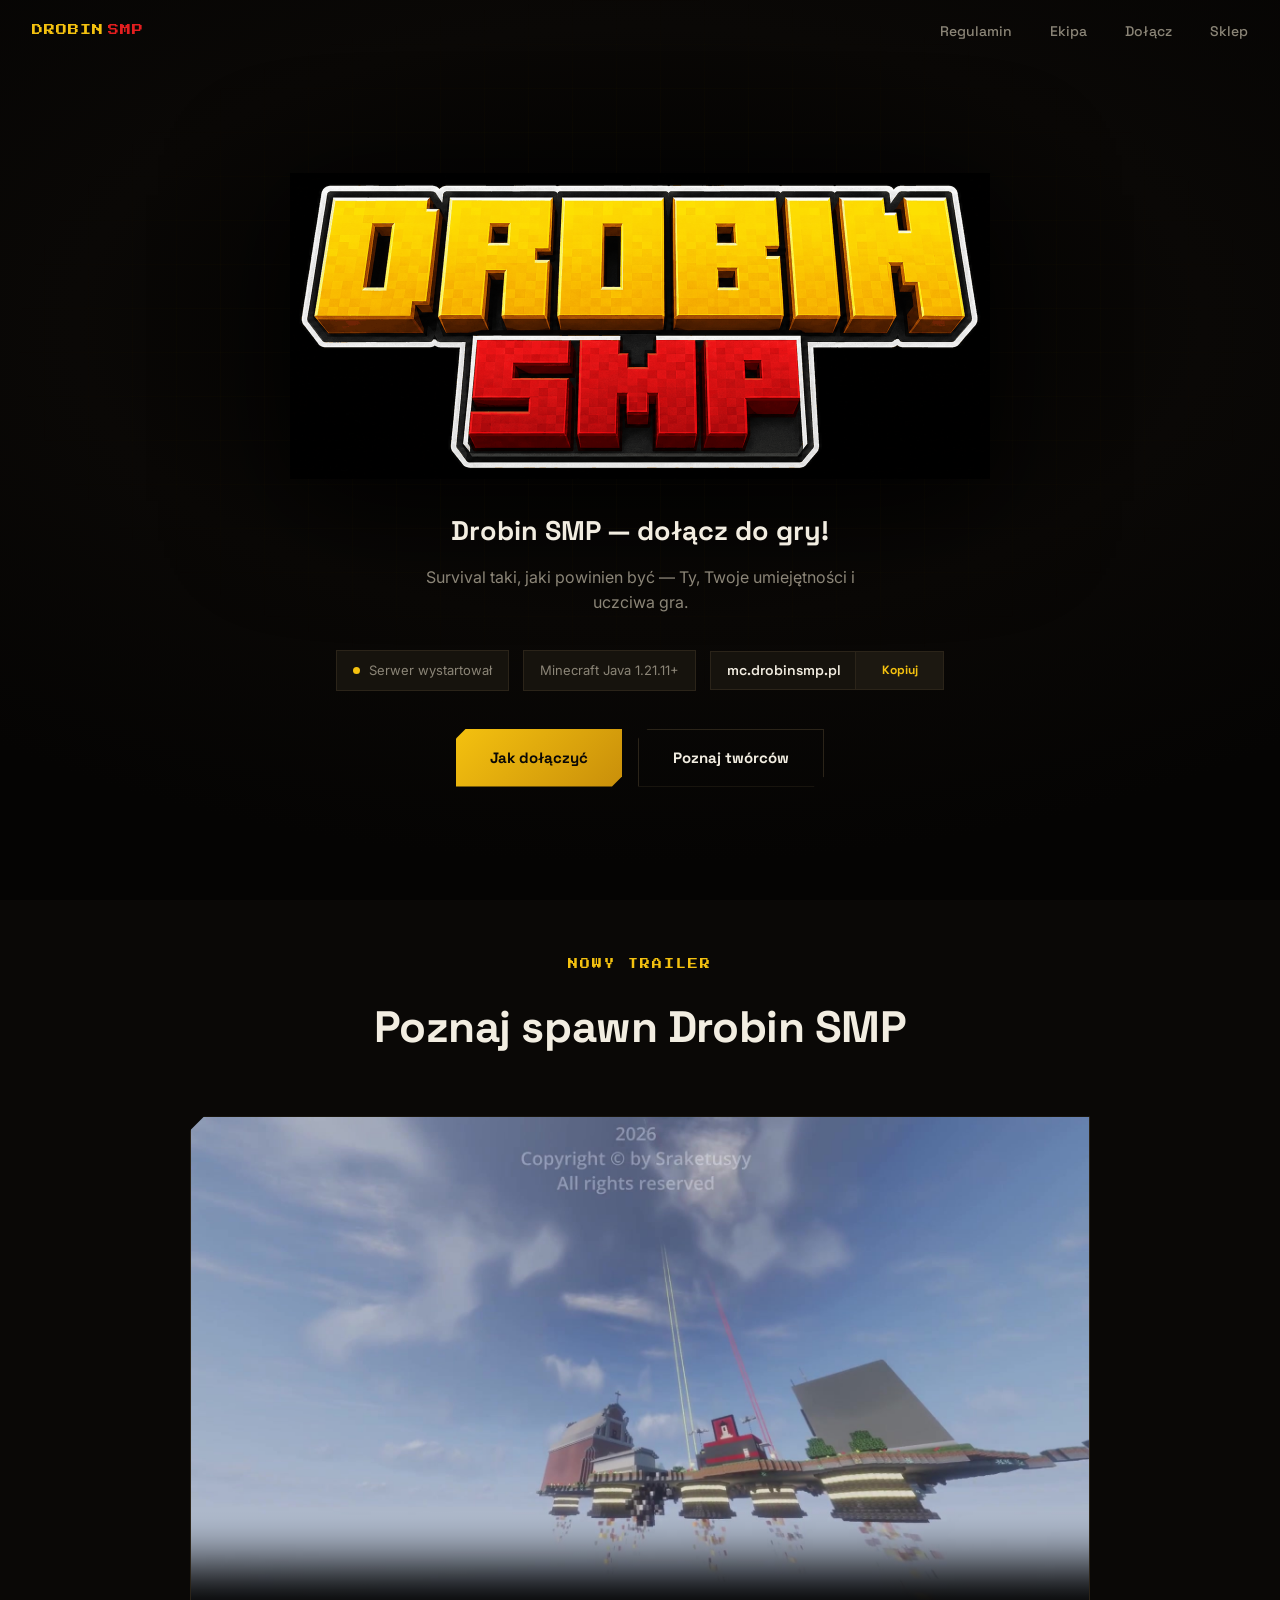
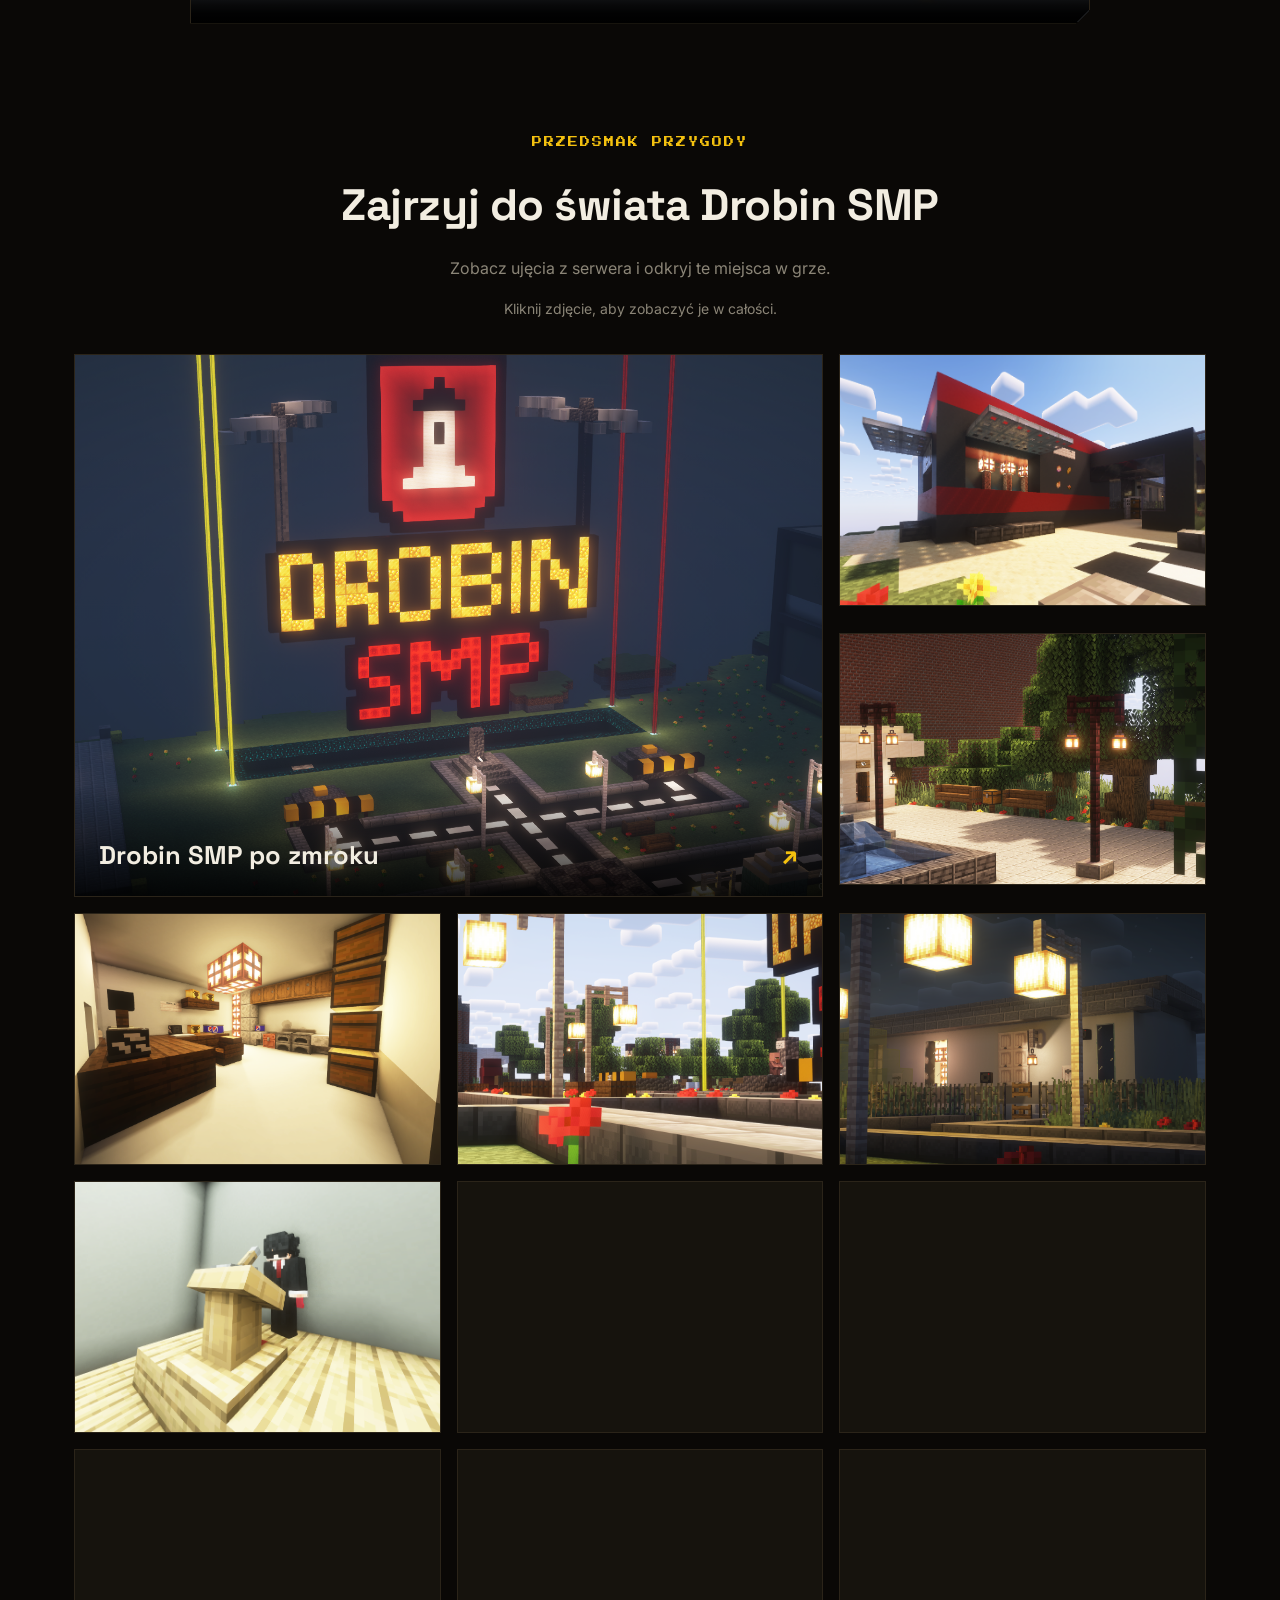
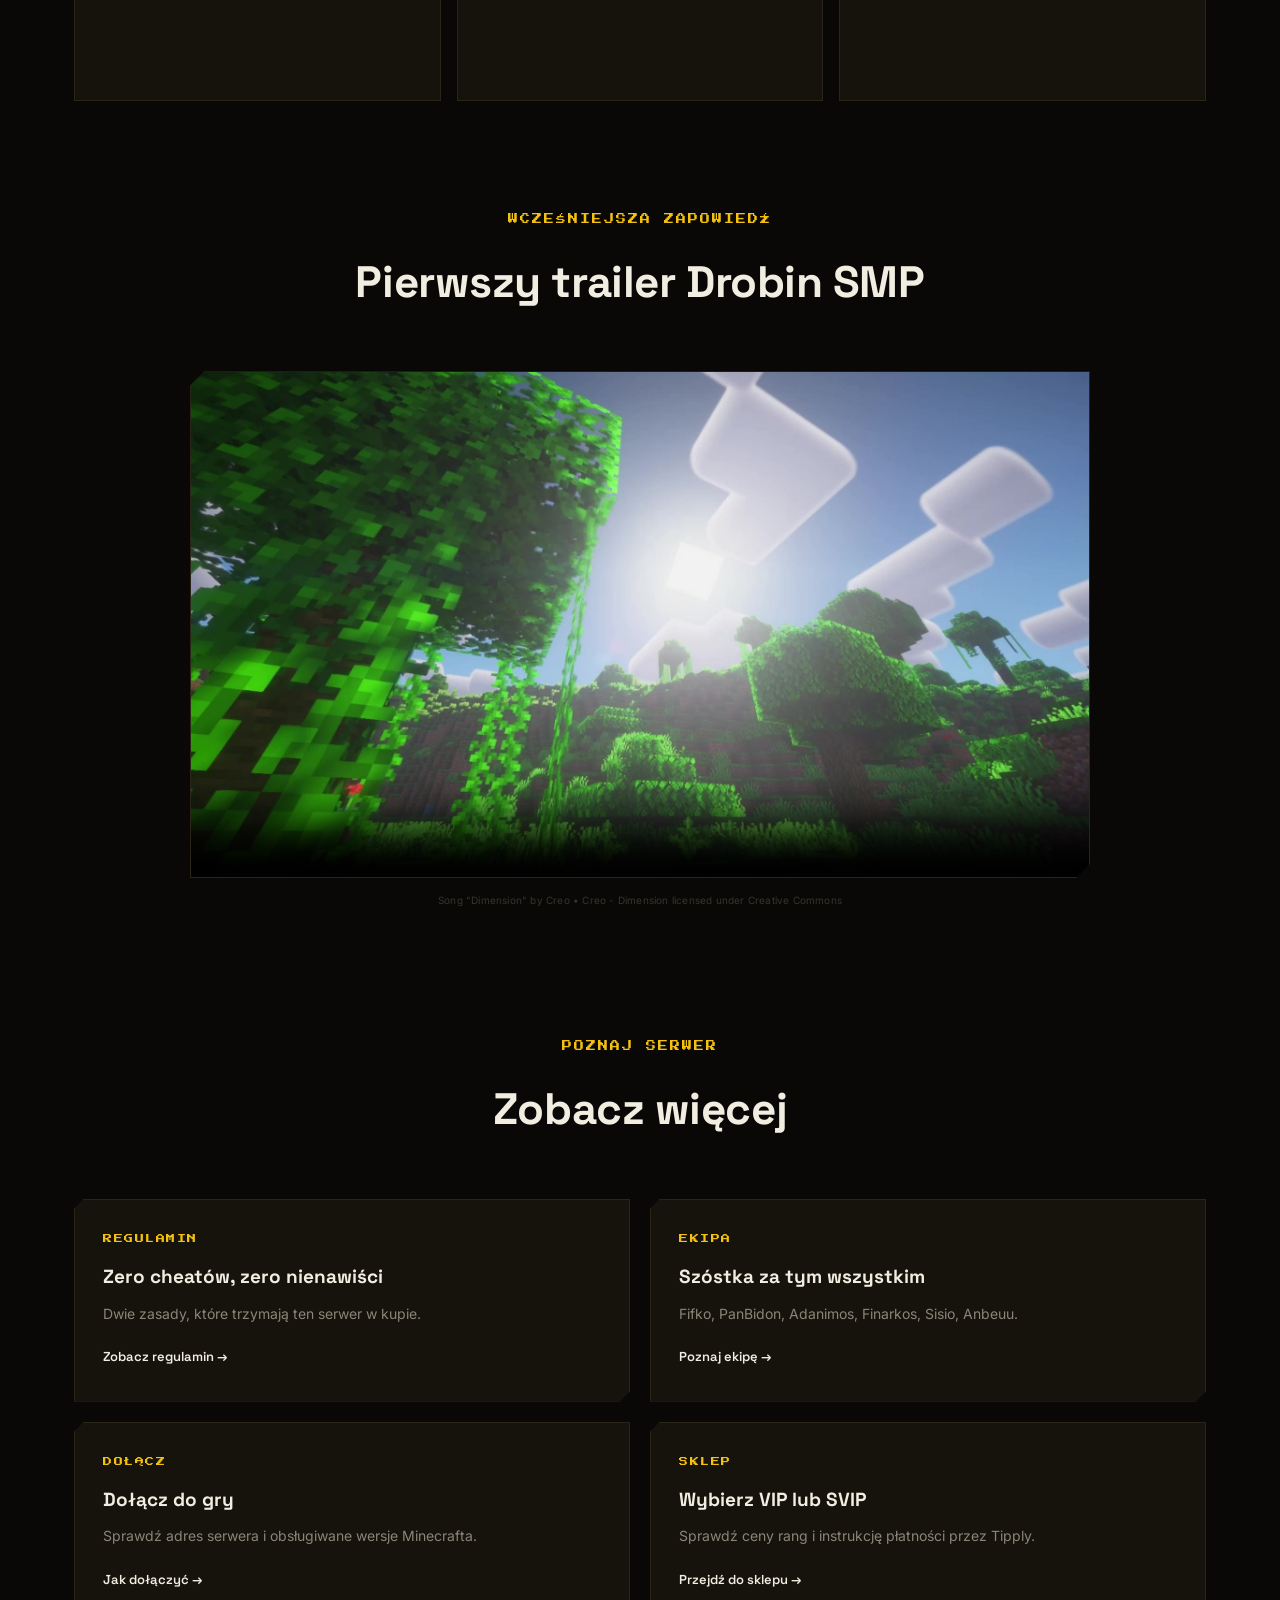
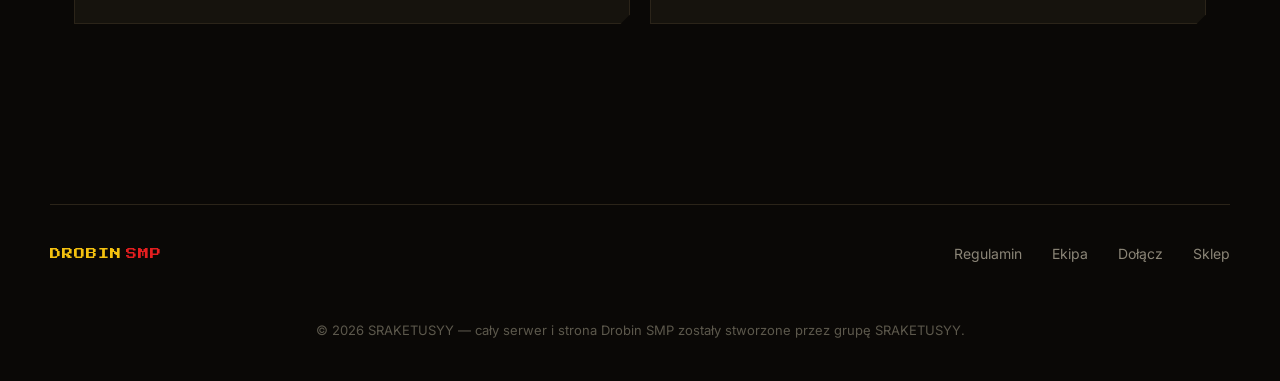
==== commit 2c87ecd4: "Usun wzmianki o DES ze strony" ====
--- a/public/index.html
+++ b/public/index.html
@@ -3,8 +3,8 @@
 <head>
 <meta charset="UTF-8">
 <meta name="viewport" content="width=device-width, initial-scale=1.0">
-<title>Drobin SMP — survival z dynamiczną ekonomią</title>
-<meta name="description" content="Dołącz do Drobin SMP — serwera Minecraft Java 1.21.11+ z Dynamic Economy System (DES). Dynamiczne ceny pomagają przeciwdziałać monopolom i destabilizacji gospodarki.">
+<title>Drobin SMP — serwer Minecraft survival</title>
+<meta name="description" content="Dołącz do Drobin SMP — polskiego serwera Minecraft Java 1.21.11+ z klasycznym survivalem i uczciwą grą.">
 <meta name="theme-color" content="#0a0806">
 <link rel="icon" href="data:image/svg+xml,%3Csvg xmlns='http://www.w3.org/2000/svg' viewBox='0 0 100 100'%3E%3Crect width='100' height='100' rx='16' fill='%230a0806'/%3E%3Crect x='28' y='28' width='44' height='44' fill='%23f4c10f' transform='rotate(45 50 50)'/%3E%3C/svg%3E">
 <link rel="preconnect" href="https://fonts.googleapis.com">
@@ -34,7 +34,6 @@
   <p class="hero-sub">Survival taki, jaki powinien być — Ty, Twoje umiejętności i uczciwa gra.</p>
   <div class="hero-meta">
     <div class="status-pill"><span class="status-dot"></span>Serwer wystartował</div>
-    <div class="status-pill">Dynamiczna ekonomia · DES</div>
     <div class="status-pill">Minecraft Java 1.21.11+</div>
     <div class="ip-pill">
       <span>mc.drobinsmp.pl</span>
@@ -46,17 +45,6 @@
     <a href="ekipa.html" class="btn btn-secondary cut-sm">Poznaj twórców</a>
   </div>
 </header>
-
-<section class="shop-section" id="des" aria-labelledby="desTitle">
-  <div class="container">
-    <article class="shop-creator">
-      <span class="eyebrow">DYNAMIC ECONOMY SYSTEM · DES</span>
-      <h2 class="section-heading" id="desTitle">Dynamiczne ceny, zdrowsza gospodarka</h2>
-      <p>Na Drobin SMP działa <strong>Dynamic Economy System (DES)</strong> — system dynamicznych cen w gospodarce serwera.</p>
-      <p class="shop-benefits-note">DES pomaga przeciwdziałać monopolom i destabilizacji gospodarki, wspierając uczciwy handel między graczami. Sprawdzaj aktualne ceny przed transakcją.</p>
-    </article>
-  </div>
-</section>
 
 <section class="trailer-section" id="trailer" aria-labelledby="spawnTrailerTitle">
   <div class="container">
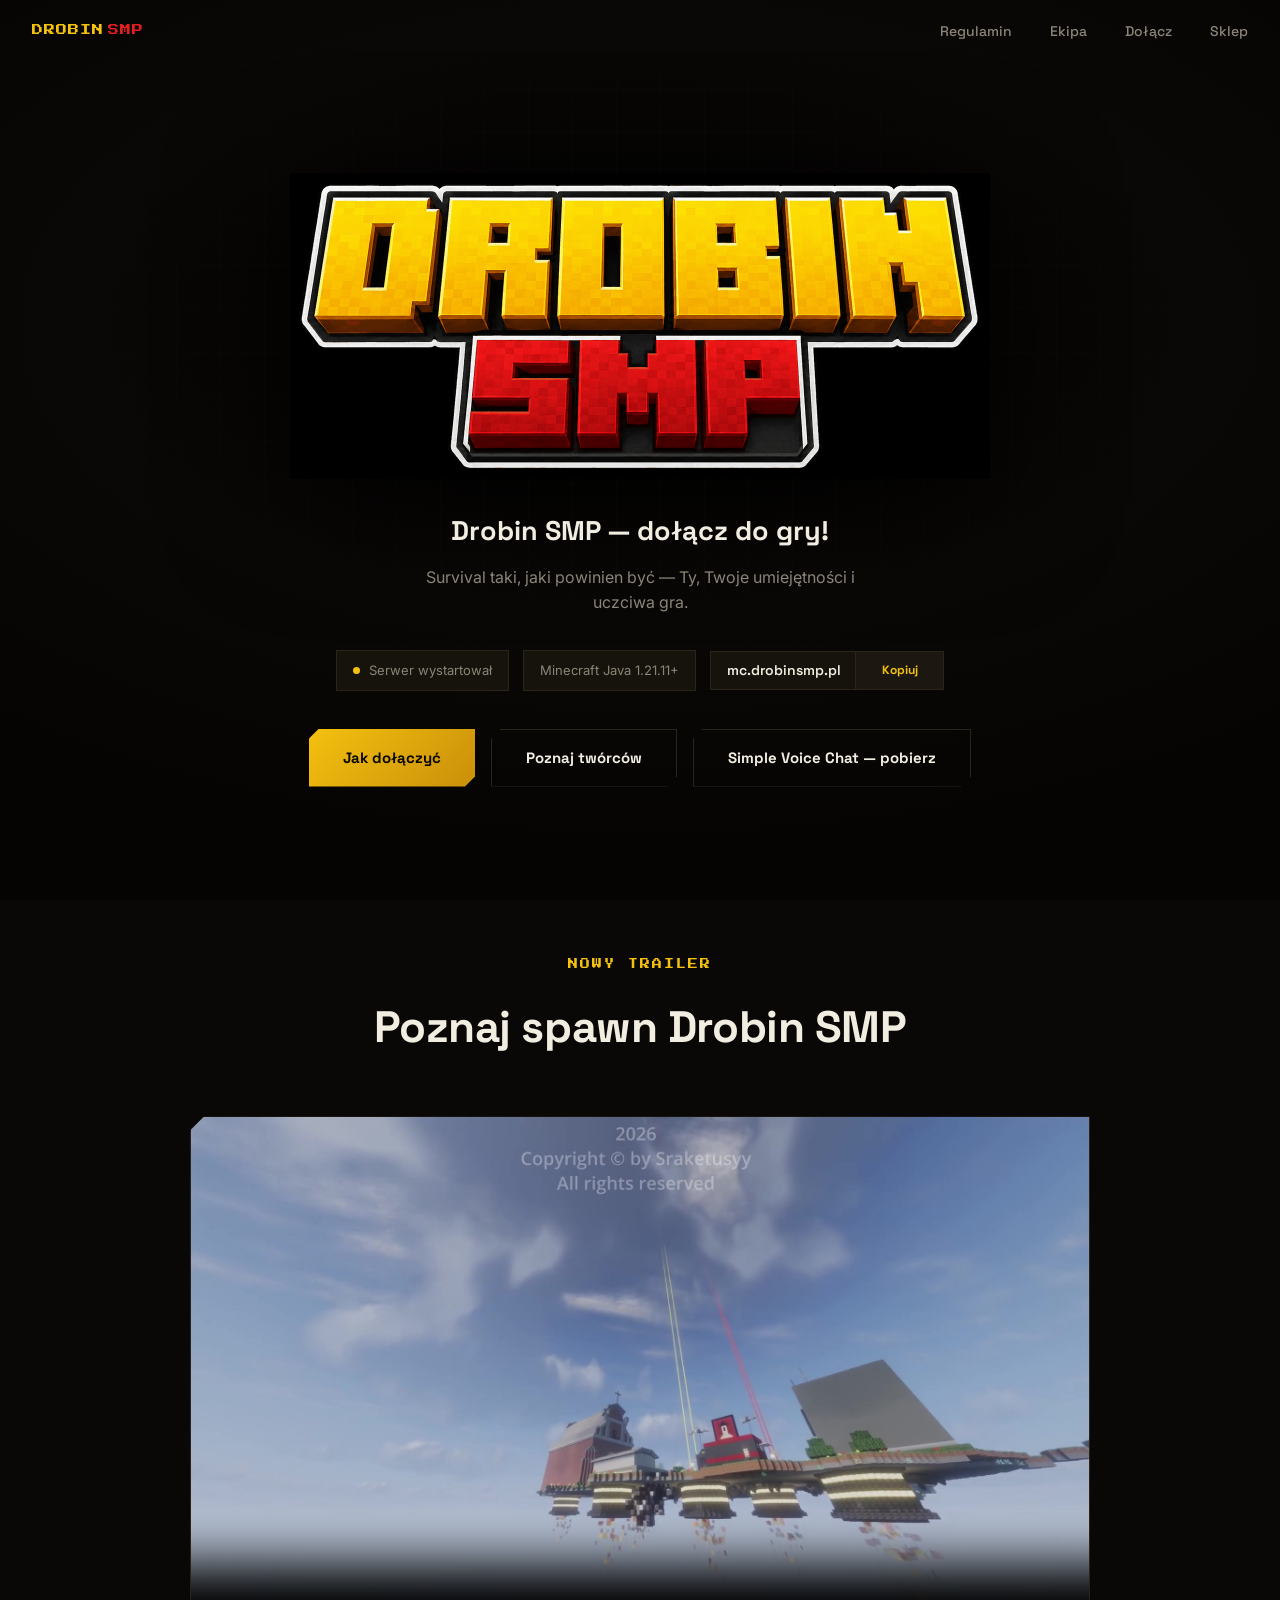
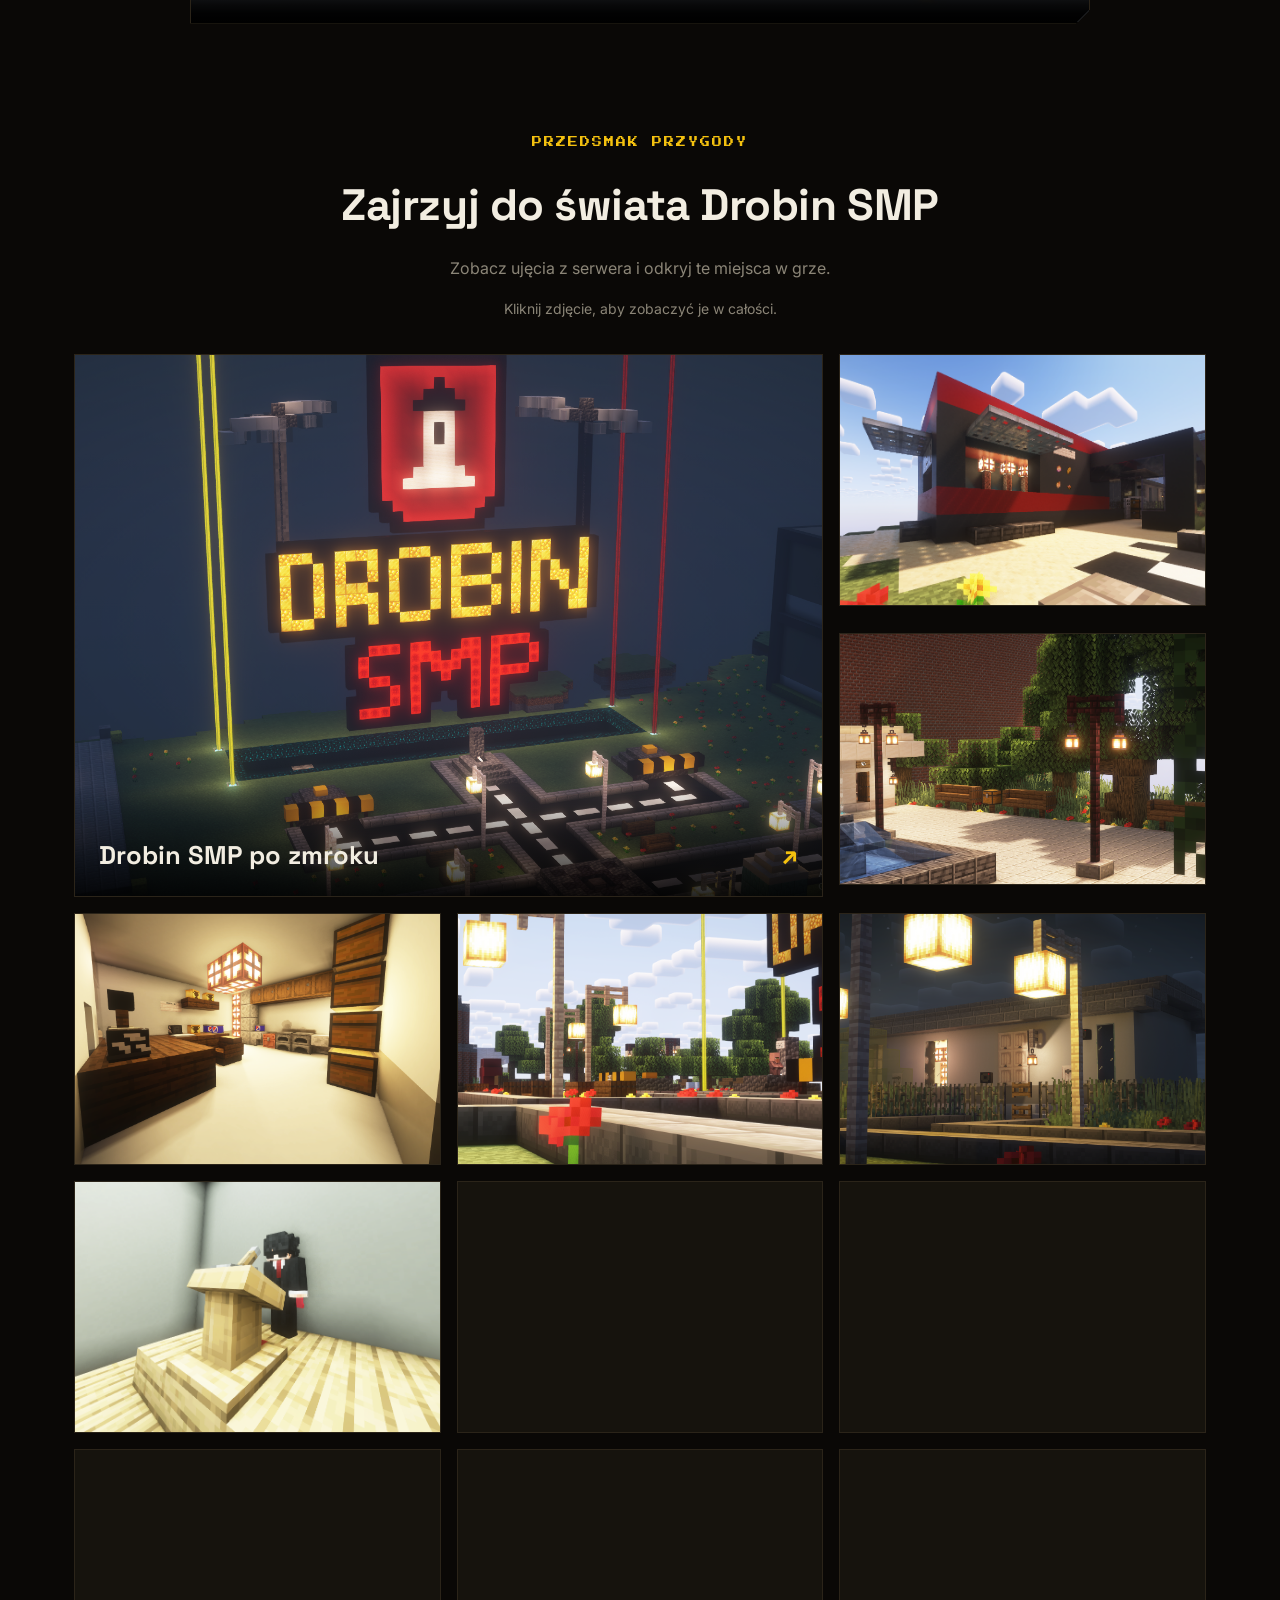
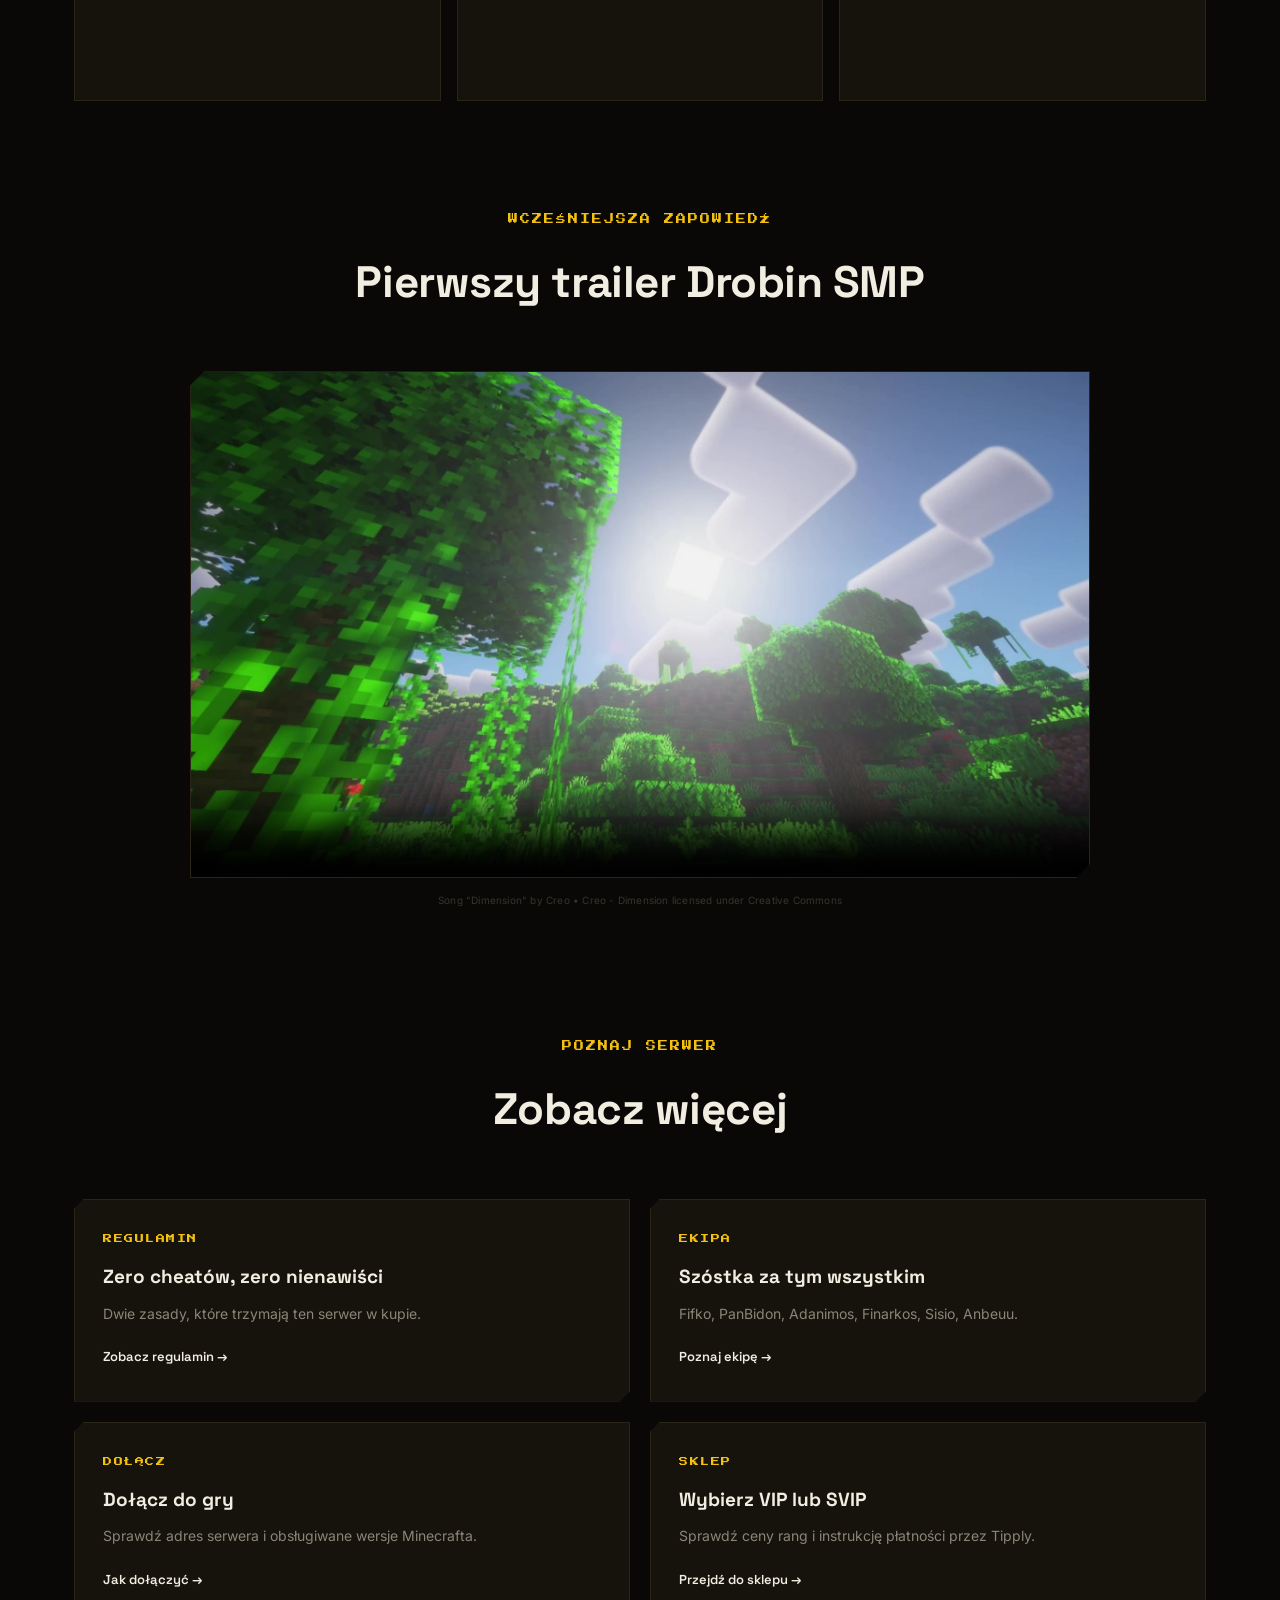
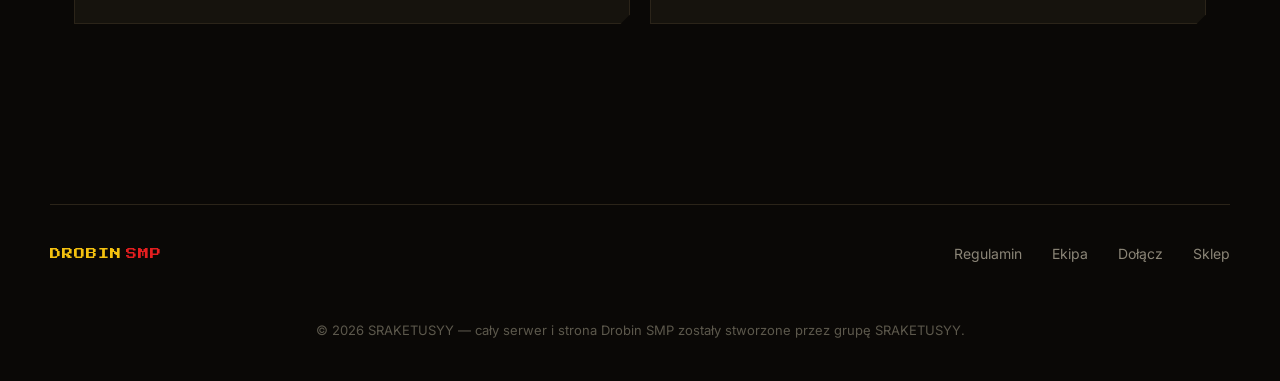
==== commit 9091400f: "Dodaj informacje i linki do Simple Voice Chat" ====
--- a/public/index.html
+++ b/public/index.html
@@ -43,6 +43,7 @@
   <div class="hero-ctas">
     <a href="dolacz.html" class="btn btn-primary cut-sm">Jak dołączyć</a>
     <a href="ekipa.html" class="btn btn-secondary cut-sm">Poznaj twórców</a>
+    <a href="dolacz.html#voice-chat" class="btn btn-secondary cut-sm">Simple Voice Chat — pobierz</a>
   </div>
 </header>
 
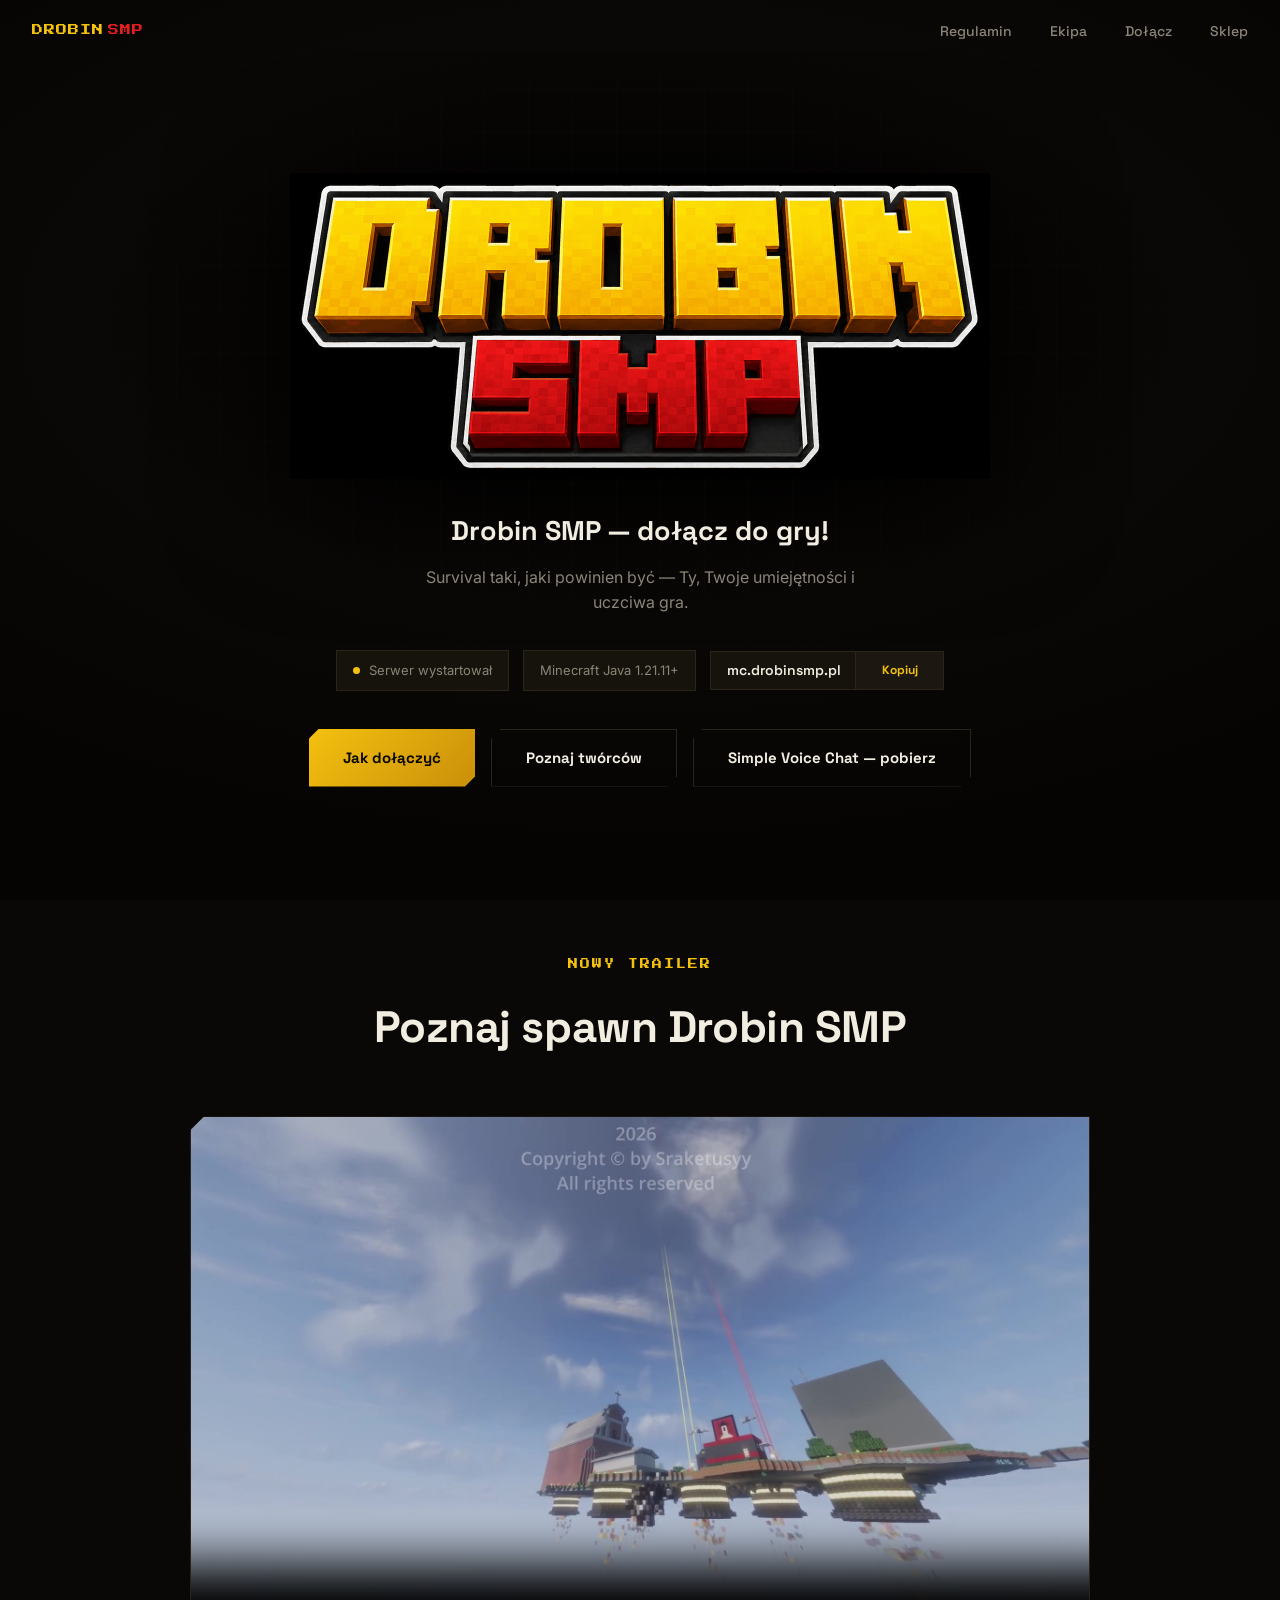
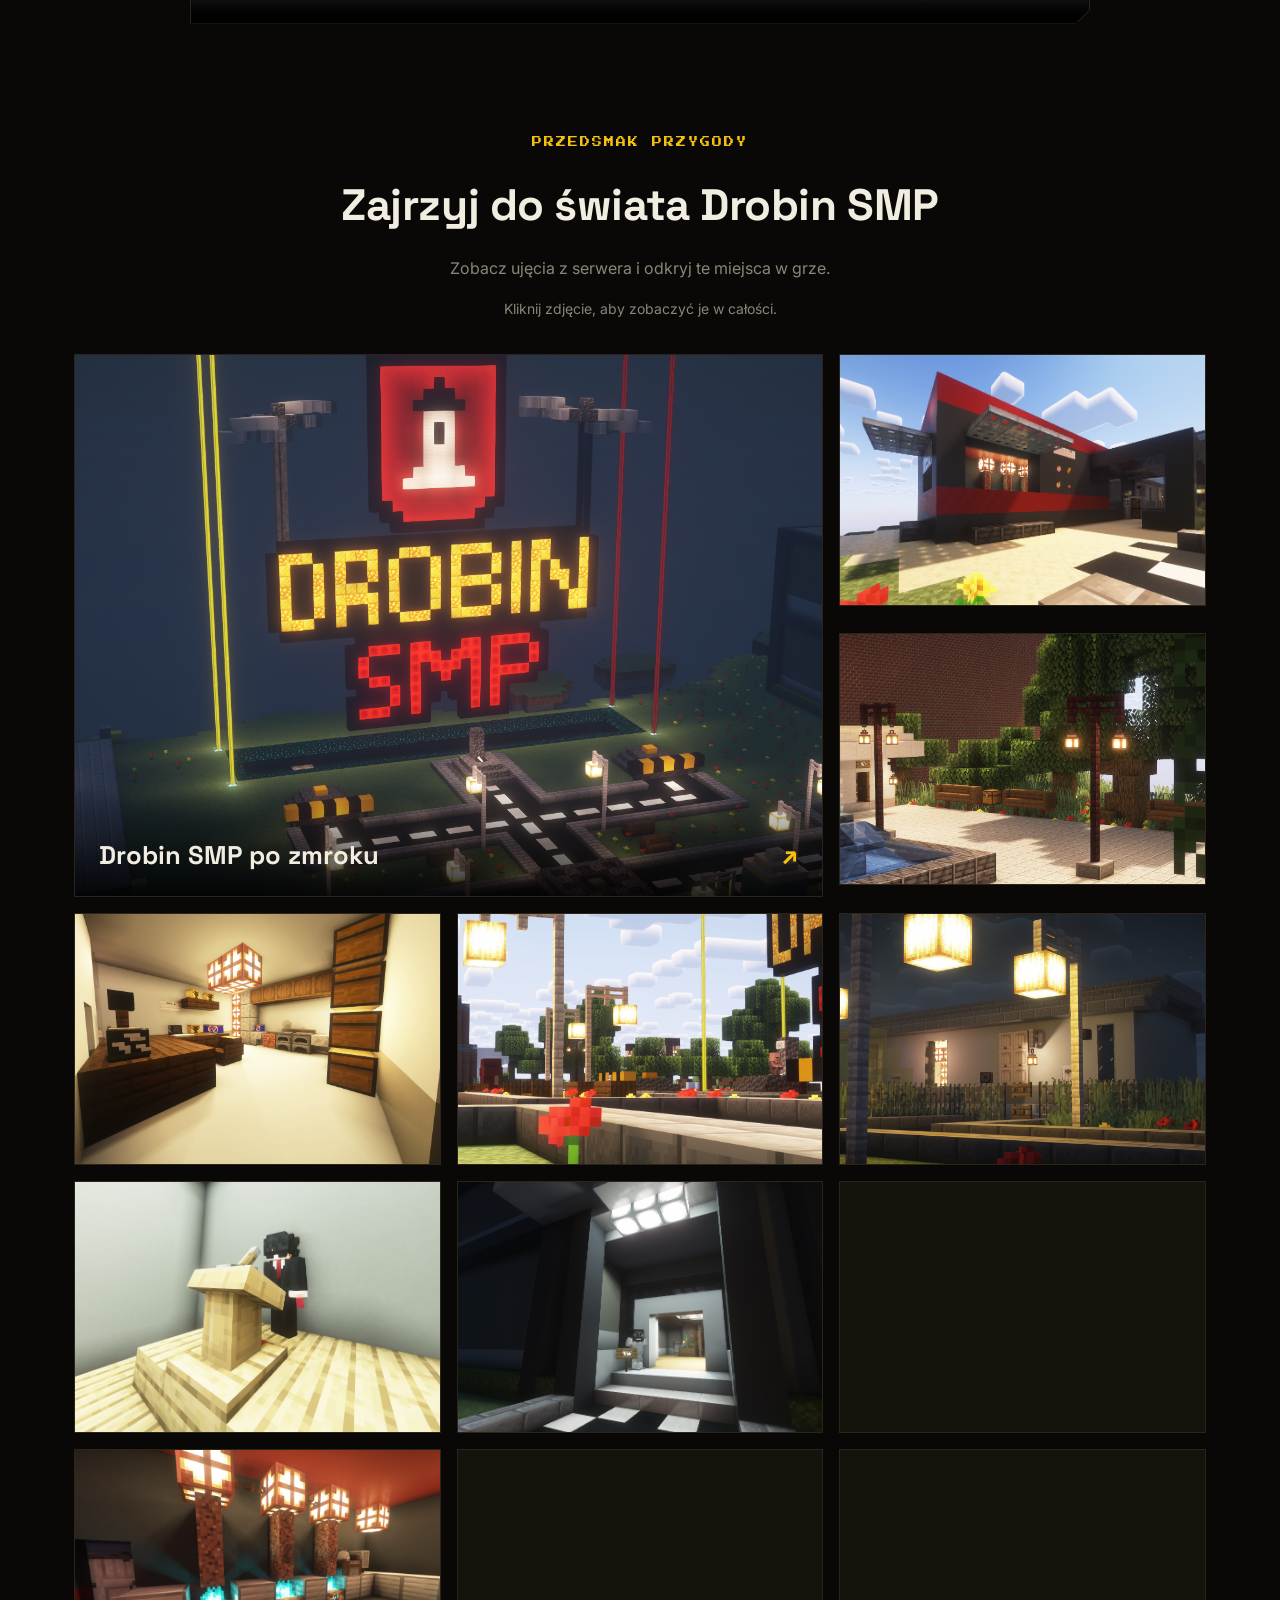
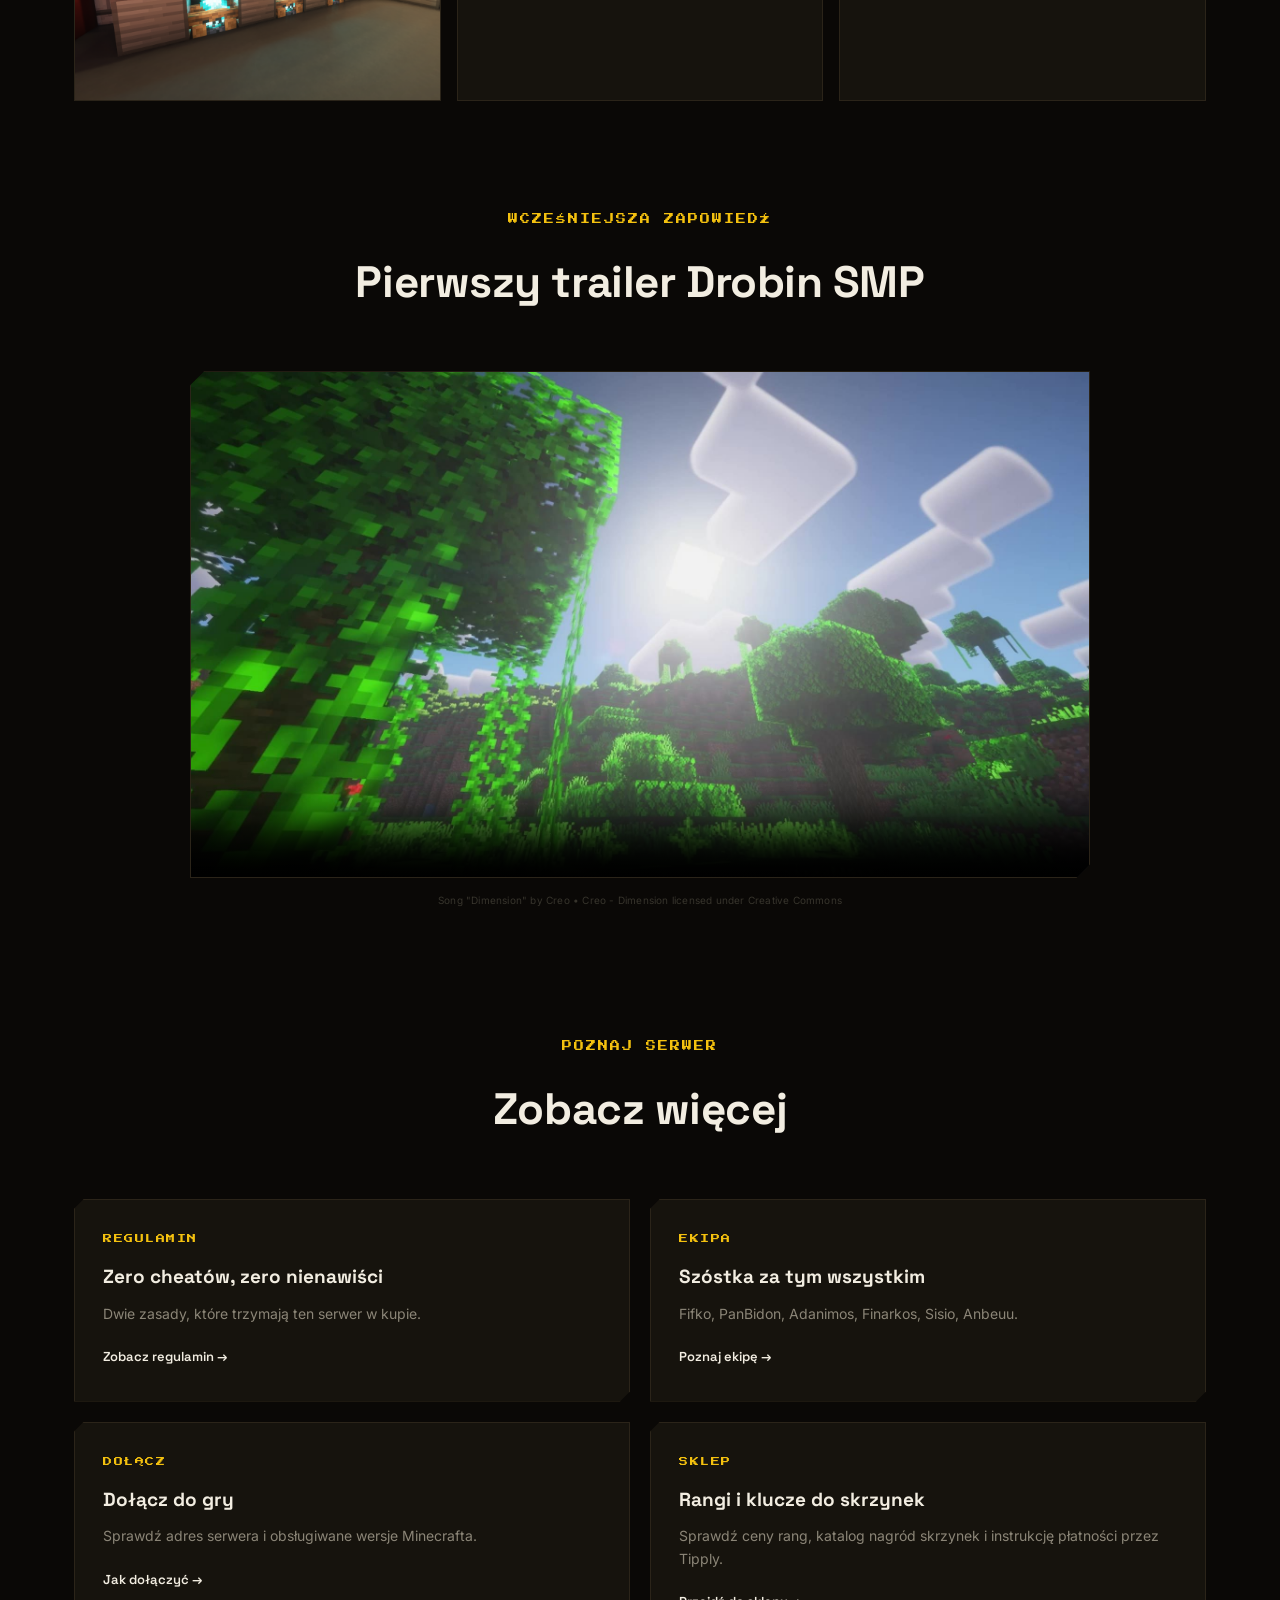
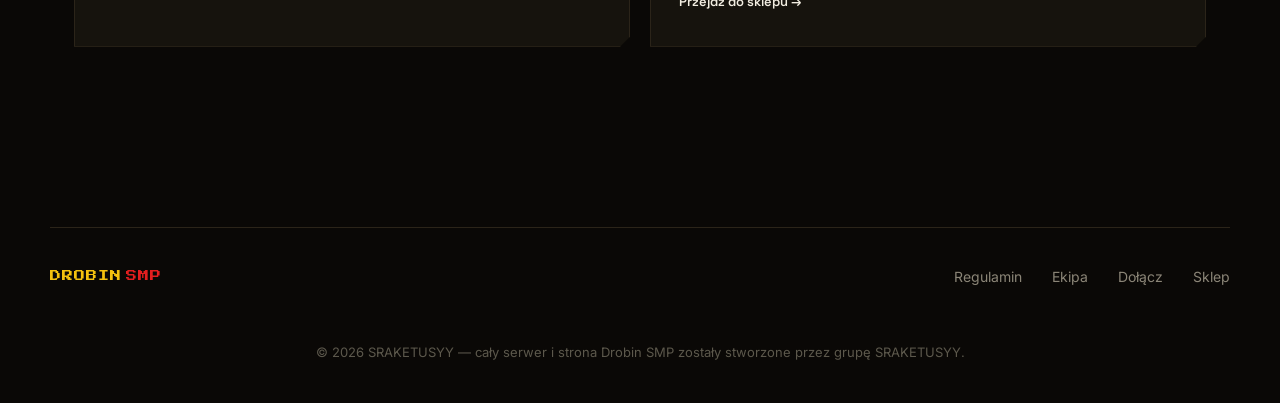
==== commit 5e4ac69d: "Dodaj skrzynki z katalogiem nagrod i zakupem przez Tipply" ====
--- a/public/index.html
+++ b/public/index.html
@@ -140,8 +140,8 @@
       </a>
       <a href="sklep.html" class="explore-card cut-sm reveal">
         <span class="explore-tag">SKLEP</span>
-        <h3>Wybierz VIP lub SVIP</h3>
-        <p>Sprawdź ceny rang i instrukcję płatności przez Tipply.</p>
+        <h3>Rangi i klucze do skrzynek</h3>
+        <p>Sprawdź ceny rang, katalog nagród skrzynek i instrukcję płatności przez Tipply.</p>
         <span class="explore-link">Przejdź do sklepu →</span>
       </a>
     </div>
--- a/public/style.css
+++ b/public/style.css
@@ -335,6 +335,22 @@
   .shop-checkout .btn{width:100%;}
 }
 
+.crate-section{padding-top:64px;}
+.crate-grid{display:grid;grid-template-columns:repeat(3,minmax(0,1fr));gap:20px;align-items:start;}
+.crate-card{padding:24px;min-width:0;}
+.crate-card h3{font:700 26px var(--font-display);color:var(--gold);margin-bottom:12px;}
+.crate-chance{font-size:16px;margin-bottom:20px;}
+.crate-card .shop-option{flex-wrap:wrap;}
+.crate-card .shop-option>div{flex-basis:100%;}
+.crate-catalog{margin-top:20px;border-top:1px solid var(--border);}
+.crate-catalog summary{cursor:pointer;padding:18px 0;color:var(--gold);font-weight:600;min-height:44px;}
+.crate-catalog table{width:100%;border-collapse:collapse;table-layout:fixed;font-size:14px;}
+.crate-catalog caption{text-align:left;color:var(--stone);padding:0 0 16px;}
+.crate-catalog th,.crate-catalog td{text-align:left;vertical-align:top;padding:12px 6px;border-top:1px solid var(--border);overflow-wrap:anywhere;}
+.crate-catalog td:nth-child(2){color:var(--stone);}
+.crate-catalog summary:focus-visible{outline:2px solid var(--gold);outline-offset:3px;}
+@media(max-width:1000px){.crate-grid{grid-template-columns:1fr;}.crate-card .shop-option>div{flex-basis:auto;}}
+
 /* ---------- footer ---------- */
 .footer{padding:60px 24px 40px;}
 .footer-inner{max-width:1180px;margin:0 auto;display:flex;flex-wrap:wrap;justify-content:space-between;align-items:center;gap:24px;border-top:1px solid var(--border);padding-top:38px;}
